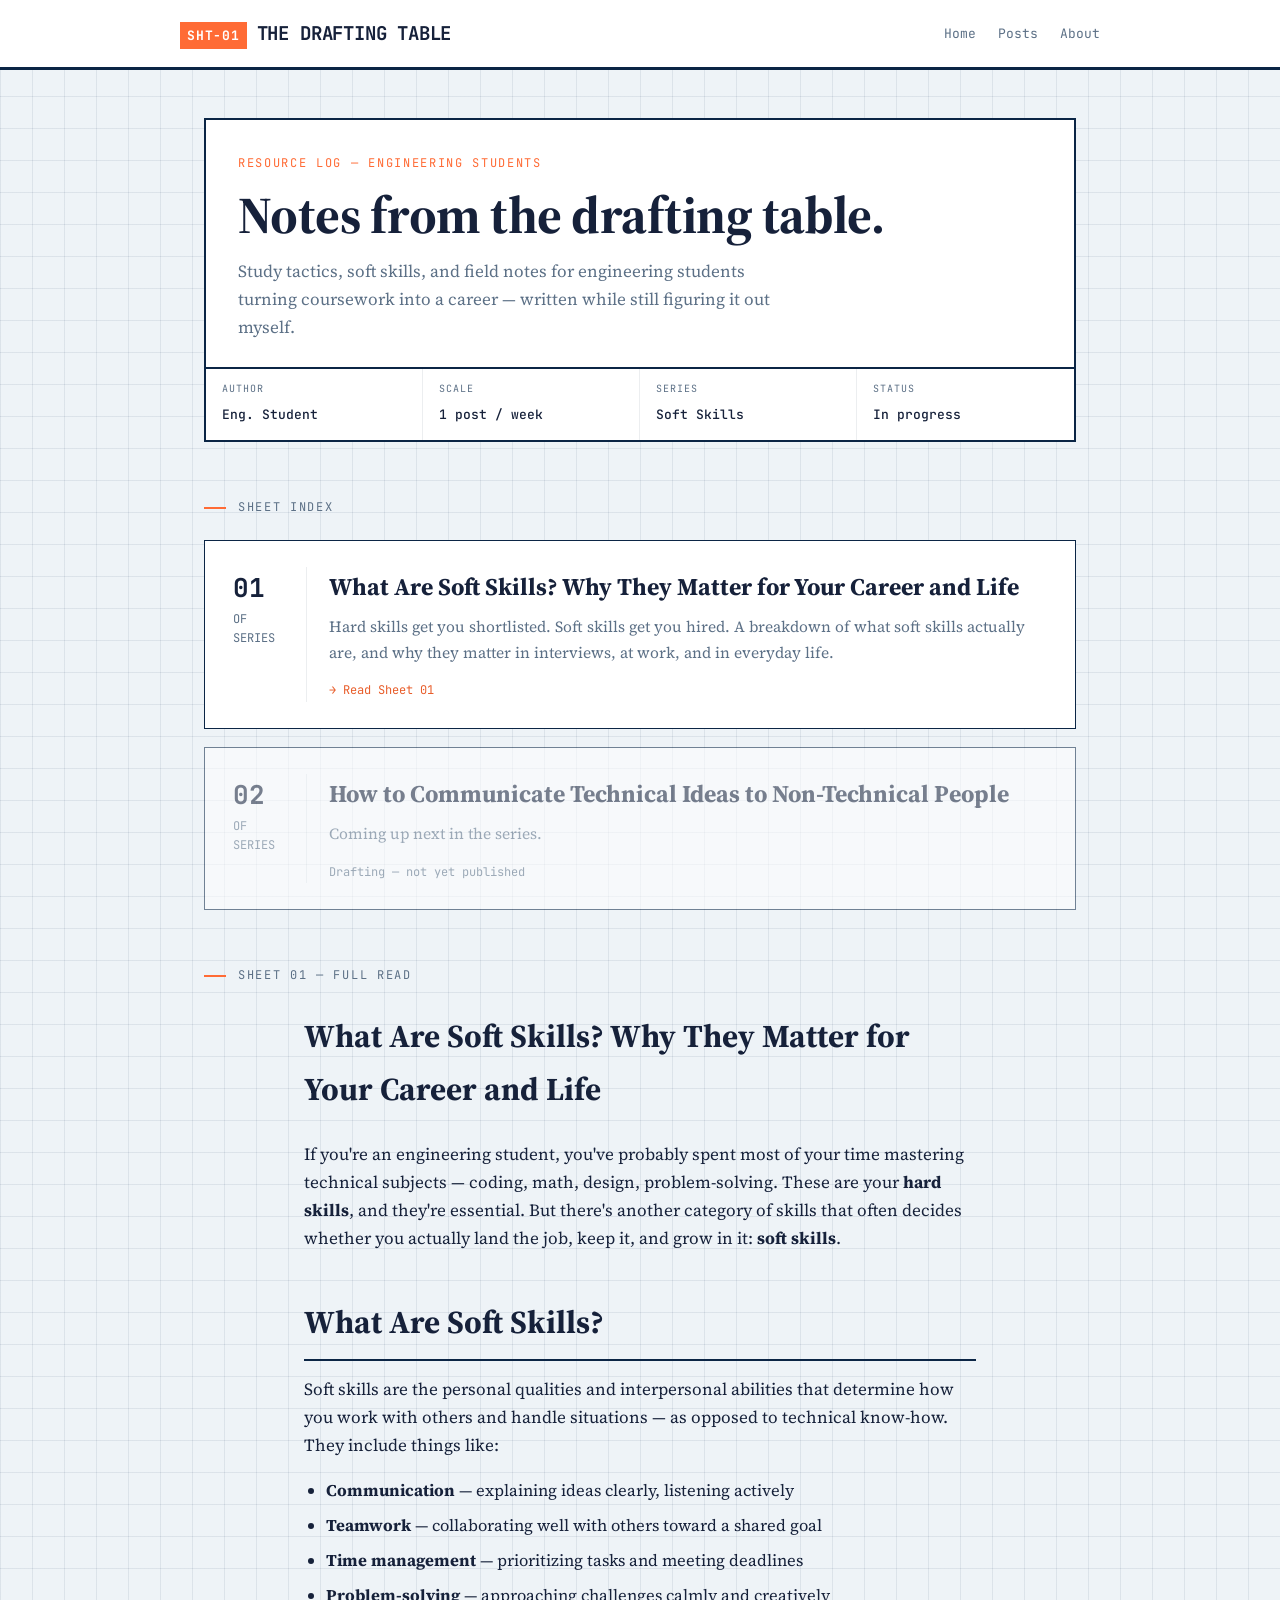
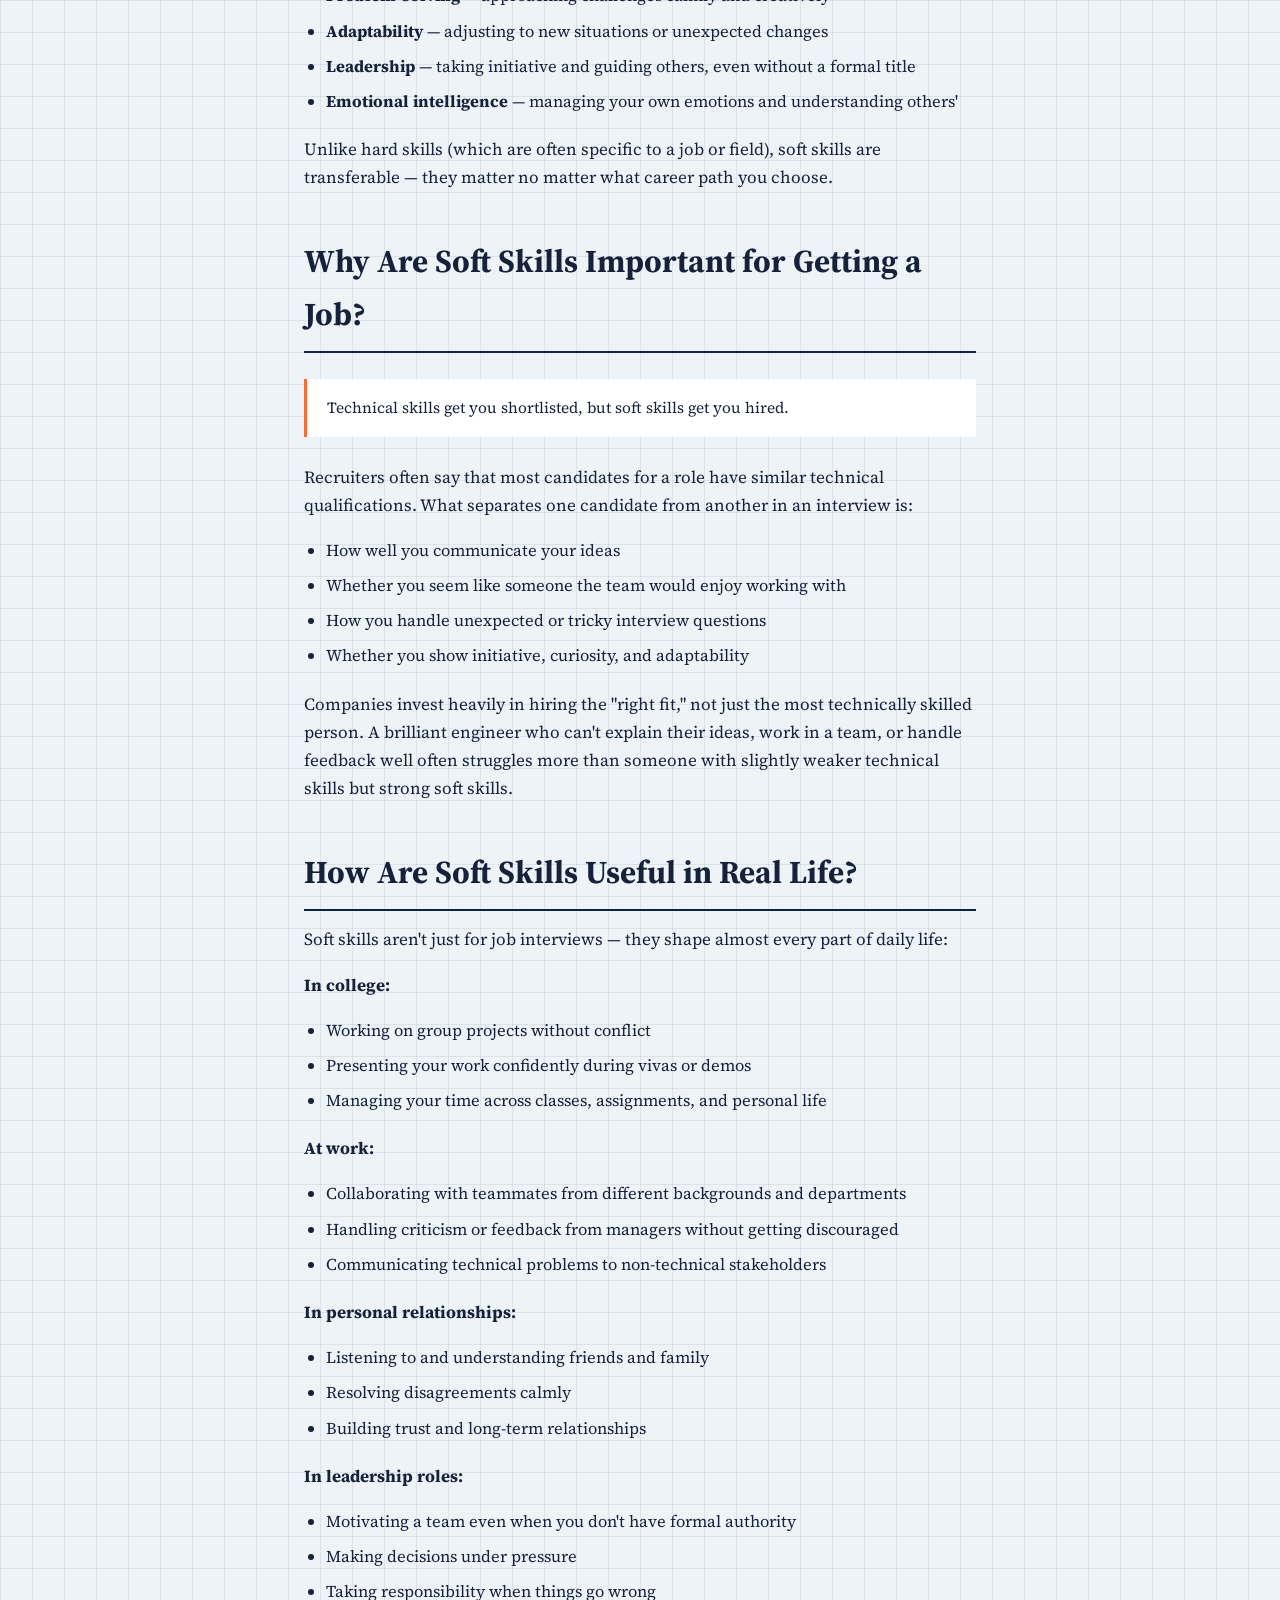
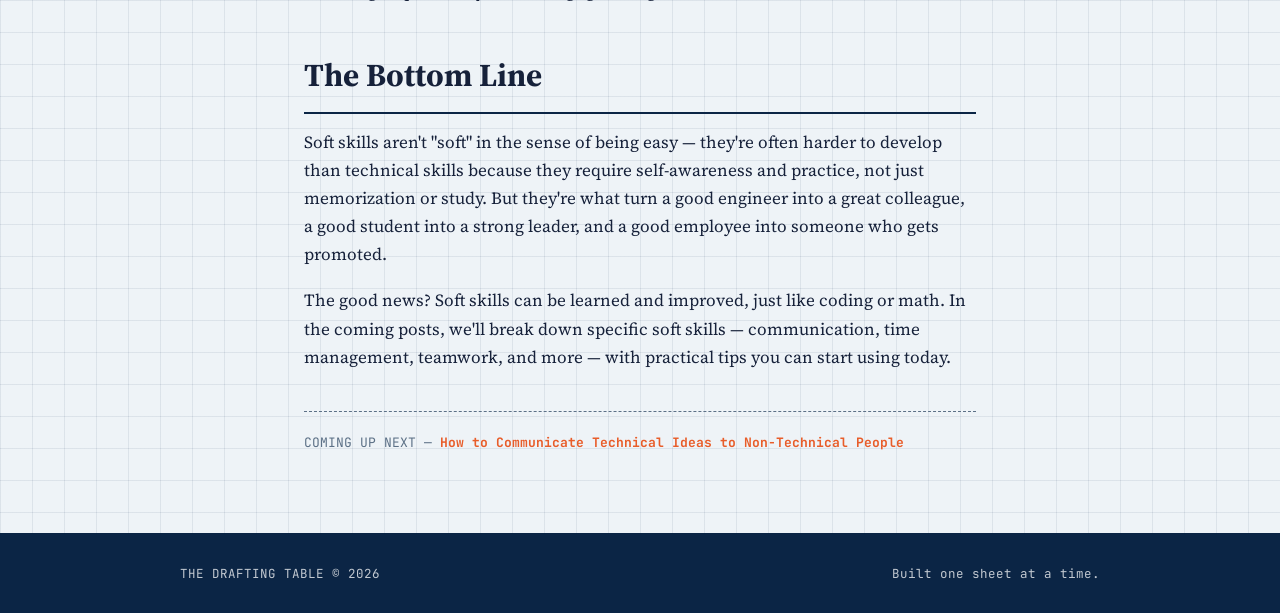
==== index.html @ 59a4d63f "Add blog homepage" ====
<!DOCTYPE html>
<html lang="en">
<head>
<meta charset="UTF-8">
<meta name="viewport" content="width=device-width, initial-scale=1.0">
<title>The Drafting Table — Engineering Student Resources</title>
<style>
  @import url('https://fonts.googleapis.com/css2?family=JetBrains+Mono:wght@400;500;700&family=Source+Serif+4:opsz,wght@8..60,400;8..60,600;8..60,700&display=swap');

  :root{
    --blueprint: #0B2545;
    --blueprint-line: #2C4A6E;
    --paper: #EEF3F7;
    --paper-line: rgba(11,37,69,0.08);
    --ink: #16213A;
    --steel: #5C7086;
    --safety: #FF6B35;
    --safety-dim: #E85D2A;
    --white: #FFFFFF;
  }

  *{ box-sizing: border-box; }

  body{
    margin:0;
    background:
      linear-gradient(var(--paper-line) 1px, transparent 1px) 0 0/32px 32px,
      linear-gradient(90deg, var(--paper-line) 1px, transparent 1px) 0 0/32px 32px,
      var(--paper);
    color: var(--ink);
    font-family: 'Source Serif 4', serif;
    line-height: 1.65;
  }

  a { color: inherit; }

  .mono{ font-family:'JetBrains Mono', monospace; }

  /* ---------- HEADER ---------- */
  header{
    border-bottom: 3px solid var(--blueprint);
    background: var(--white);
    padding: 18px 24px;
    position: sticky;
    top:0;
    z-index: 20;
  }
  .header-inner{
    max-width: 920px;
    margin: 0 auto;
    display:flex;
    align-items:center;
    justify-content:space-between;
    flex-wrap: wrap;
    gap: 12px;
  }
  .brand{
    display:flex;
    align-items:baseline;
    gap: 10px;
  }
  .brand-mark{
    font-family:'JetBrains Mono', monospace;
    font-weight:700;
    font-size: 13px;
    color: var(--white);
    background: var(--safety);
    padding: 3px 7px;
    letter-spacing: 0.06em;
  }
  .brand-name{
    font-family:'JetBrains Mono', monospace;
    font-weight: 700;
    font-size: 19px;
    letter-spacing: -0.01em;
  }
  nav{
    font-family:'JetBrains Mono', monospace;
    font-size: 13px;
    display:flex;
    gap: 22px;
    color: var(--steel);
  }
  nav a{ text-decoration:none; border-bottom: 1px solid transparent; }
  nav a:hover{ color: var(--ink); border-bottom-color: var(--safety); }

  /* ---------- HERO / TITLE BLOCK ---------- */
  .titleblock-wrap{
    max-width: 920px;
    margin: 48px auto 40px;
    padding: 0 24px;
  }
  .titleblock{
    border: 2px solid var(--blueprint);
    background: var(--white);
  }
  .tb-top{
    padding: 34px 32px 26px;
  }
  .tb-eyebrow{
    font-family:'JetBrains Mono', monospace;
    font-size: 12px;
    letter-spacing: 0.14em;
    color: var(--safety);
    text-transform: uppercase;
    margin-bottom: 14px;
  }
  h1.tb-title{
    font-family:'Source Serif 4', serif;
    font-weight: 700;
    font-size: clamp(32px, 5vw, 52px);
    line-height: 1.05;
    margin: 0 0 14px;
    letter-spacing: -0.01em;
  }
  .tb-sub{
    color: var(--steel);
    font-size: 17px;
    max-width: 60ch;
    margin: 0;
  }
  .tb-meta-strip{
    display:grid;
    grid-template-columns: repeat(4, 1fr);
    border-top: 2px solid var(--blueprint);
  }
  .tb-meta-cell{
    padding: 12px 16px;
    border-right: 1px solid var(--paper-line);
    font-family:'JetBrains Mono', monospace;
  }
  .tb-meta-cell:last-child{ border-right:none; }
  .tb-meta-label{
    font-size: 10px;
    letter-spacing: 0.1em;
    color: var(--steel);
    text-transform: uppercase;
    display:block;
    margin-bottom: 4px;
  }
  .tb-meta-value{ font-size: 13px; font-weight: 500; }

  /* ---------- SECTION LABEL ---------- */
  .section-label{
    max-width: 920px;
    margin: 0 auto;
    padding: 0 24px;
    display:flex;
    align-items:center;
    gap: 12px;
    margin-top: 56px;
    margin-bottom: 22px;
  }
  .section-label .tick{
    width: 22px; height: 2px; background: var(--safety);
  }
  .section-label span{
    font-family:'JetBrains Mono', monospace;
    font-size: 12px;
    letter-spacing: 0.14em;
    text-transform: uppercase;
    color: var(--steel);
  }

  /* ---------- POST CARD (index listing) ---------- */
  .postcard{
    max-width: 920px;
    margin: 0 auto 18px;
    padding: 0 24px;
  }
  .postcard-inner{
    border: 1.5px solid var(--blueprint);
    background: var(--white);
    padding: 26px 28px;
    display:grid;
    grid-template-columns: 74px 1fr;
    gap: 22px;
    transition: box-shadow .18s ease, transform .18s ease;
  }
  .postcard-inner:hover{
    box-shadow: 6px 6px 0 var(--safety);
    transform: translate(-2px,-2px);
  }
  .sheet-no{
    font-family:'JetBrains Mono', monospace;
    font-size: 12px;
    color: var(--steel);
    border-right: 1px solid var(--paper-line);
    padding-right: 14px;
  }
  .sheet-no b{ display:block; font-size: 26px; color: var(--ink); }
  .postcard h3{
    margin: 0 0 8px;
    font-size: 24px;
  }
  .postcard p{
    margin: 0 0 10px;
    color: var(--steel);
    font-size: 15.5px;
  }
  .read-tag{
    font-family:'JetBrains Mono', monospace;
    font-size: 12px;
    color: var(--safety-dim);
  }
  .postcard-inner.disabled{
    opacity: 0.55;
  }
  .postcard-inner.disabled:hover{
    box-shadow:none; transform:none;
  }

  /* ---------- ARTICLE ---------- */
  article{
    max-width: 720px;
    margin: 24px auto 80px;
    padding: 0 24px;
  }
  article h2{
    font-size: clamp(24px, 4vw, 32px);
    margin-top: 44px;
    margin-bottom: 14px;
    padding-bottom: 10px;
    border-bottom: 2px solid var(--blueprint);
  }
  article h2:first-of-type{ margin-top: 8px; }
  article p{ font-size: 17px; margin: 0 0 18px; }
  article ul{ margin: 0 0 20px; padding-left: 22px; }
  article li{ margin-bottom: 8px; font-size: 16.5px; }
  article strong{ color: var(--ink); }
  article hr{
    border:none;
    border-top: 1px dashed var(--steel);
    margin: 40px 0 20px;
  }
  .next-up{
    font-family:'JetBrains Mono', monospace;
    font-size: 13px;
    color: var(--steel);
  }
  .next-up b{ color: var(--safety-dim); }

  .callout{
    border-left: 3px solid var(--safety);
    background: var(--white);
    padding: 16px 20px;
    margin: 26px 0;
    font-size: 15.5px;
  }

  /* ---------- FOOTER ---------- */
  footer{
    border-top: 3px solid var(--blueprint);
    background: var(--blueprint);
    color: rgba(255,255,255,0.75);
    padding: 28px 24px;
    font-family:'JetBrains Mono', monospace;
    font-size: 12.5px;
  }
  .footer-inner{
    max-width: 920px;
    margin: 0 auto;
    display:flex;
    justify-content: space-between;
    flex-wrap: wrap;
    gap: 10px;
  }

  @media (max-width: 600px){
    .tb-meta-strip{ grid-template-columns: repeat(2, 1fr); }
    .postcard-inner{ grid-template-columns: 1fr; }
    .sheet-no{ border-right:none; border-bottom:1px solid var(--paper-line); padding-right:0; padding-bottom:8px; display:flex; align-items:center; gap:8px; }
    .sheet-no b{ display:inline; font-size:18px; }
  }
</style>
</head>
<body>

<header>
  <div class="header-inner">
    <div class="brand">
      <span class="brand-mark">SHT-01</span>
      <span class="brand-name">THE DRAFTING TABLE</span>
    </div>
    <nav>
      <a href="#top">Home</a>
      <a href="#post-01">Posts</a>
      <a href="#about">About</a>
    </nav>
  </div>
</header>

<div id="top" class="titleblock-wrap">
  <div class="titleblock">
    <div class="tb-top">
      <div class="tb-eyebrow">Resource Log — Engineering Students</div>
      <h1 class="tb-title">Notes from the drafting table.</h1>
      <p class="tb-sub">Study tactics, soft skills, and field notes for engineering students turning coursework into a career — written while still figuring it out myself.</p>
    </div>
    <div class="tb-meta-strip">
      <div class="tb-meta-cell">
        <span class="tb-meta-label">Author</span>
        <span class="tb-meta-value">Eng. Student</span>
      </div>
      <div class="tb-meta-cell">
        <span class="tb-meta-label">Scale</span>
        <span class="tb-meta-value">1 post / week</span>
      </div>
      <div class="tb-meta-cell">
        <span class="tb-meta-label">Series</span>
        <span class="tb-meta-value">Soft Skills</span>
      </div>
      <div class="tb-meta-cell">
        <span class="tb-meta-label">Status</span>
        <span class="tb-meta-value">In progress</span>
      </div>
    </div>
  </div>
</div>

<div class="section-label"><div class="tick"></div><span>Sheet Index</span></div>

<div class="postcard">
  <a href="#post-01" style="text-decoration:none;">
    <div class="postcard-inner">
      <div class="sheet-no"><b>01</b>OF SERIES</div>
      <div>
        <h3>What Are Soft Skills? Why They Matter for Your Career and Life</h3>
        <p>Hard skills get you shortlisted. Soft skills get you hired. A breakdown of what soft skills actually are, and why they matter in interviews, at work, and in everyday life.</p>
        <span class="read-tag">→ Read Sheet 01</span>
      </div>
    </div>
  </a>
</div>

<div class="postcard">
  <div class="postcard-inner disabled">
    <div class="sheet-no"><b>02</b>OF SERIES</div>
    <div>
      <h3>How to Communicate Technical Ideas to Non-Technical People</h3>
      <p>Coming up next in the series.</p>
      <span class="read-tag mono" style="color:var(--steel);">Drafting — not yet published</span>
    </div>
  </div>
</div>

<div class="section-label" id="post-01"><div class="tick"></div><span>Sheet 01 — Full Read</span></div>

<article>
  <h2 style="border:none; margin-top:0;">What Are Soft Skills? Why They Matter for Your Career and Life</h2>

  <p>If you're an engineering student, you've probably spent most of your time mastering technical subjects — coding, math, design, problem-solving. These are your <strong>hard skills</strong>, and they're essential. But there's another category of skills that often decides whether you actually land the job, keep it, and grow in it: <strong>soft skills</strong>.</p>

  <h2>What Are Soft Skills?</h2>
  <p>Soft skills are the personal qualities and interpersonal abilities that determine how you work with others and handle situations — as opposed to technical know-how. They include things like:</p>
  <ul>
    <li><strong>Communication</strong> — explaining ideas clearly, listening actively</li>
    <li><strong>Teamwork</strong> — collaborating well with others toward a shared goal</li>
    <li><strong>Time management</strong> — prioritizing tasks and meeting deadlines</li>
    <li><strong>Problem-solving</strong> — approaching challenges calmly and creatively</li>
    <li><strong>Adaptability</strong> — adjusting to new situations or unexpected changes</li>
    <li><strong>Leadership</strong> — taking initiative and guiding others, even without a formal title</li>
    <li><strong>Emotional intelligence</strong> — managing your own emotions and understanding others'</li>
  </ul>
  <p>Unlike hard skills (which are often specific to a job or field), soft skills are transferable — they matter no matter what career path you choose.</p>

  <h2>Why Are Soft Skills Important for Getting a Job?</h2>
  <div class="callout">Technical skills get you shortlisted, but soft skills get you hired.</div>
  <p>Recruiters often say that most candidates for a role have similar technical qualifications. What separates one candidate from another in an interview is:</p>
  <ul>
    <li>How well you communicate your ideas</li>
    <li>Whether you seem like someone the team would enjoy working with</li>
    <li>How you handle unexpected or tricky interview questions</li>
    <li>Whether you show initiative, curiosity, and adaptability</li>
  </ul>
  <p>Companies invest heavily in hiring the "right fit," not just the most technically skilled person. A brilliant engineer who can't explain their ideas, work in a team, or handle feedback well often struggles more than someone with slightly weaker technical skills but strong soft skills.</p>

  <h2>How Are Soft Skills Useful in Real Life?</h2>
  <p>Soft skills aren't just for job interviews — they shape almost every part of daily life:</p>

  <p><strong>In college:</strong></p>
  <ul>
    <li>Working on group projects without conflict</li>
    <li>Presenting your work confidently during vivas or demos</li>
    <li>Managing your time across classes, assignments, and personal life</li>
  </ul>

  <p><strong>At work:</strong></p>
  <ul>
    <li>Collaborating with teammates from different backgrounds and departments</li>
    <li>Handling criticism or feedback from managers without getting discouraged</li>
    <li>Communicating technical problems to non-technical stakeholders</li>
  </ul>

  <p><strong>In personal relationships:</strong></p>
  <ul>
    <li>Listening to and understanding friends and family</li>
    <li>Resolving disagreements calmly</li>
    <li>Building trust and long-term relationships</li>
  </ul>

  <p><strong>In leadership roles:</strong></p>
  <ul>
    <li>Motivating a team even when you don't have formal authority</li>
    <li>Making decisions under pressure</li>
    <li>Taking responsibility when things go wrong</li>
  </ul>

  <h2>The Bottom Line</h2>
  <p>Soft skills aren't "soft" in the sense of being easy — they're often harder to develop than technical skills because they require self-awareness and practice, not just memorization or study. But they're what turn a good engineer into a great colleague, a good student into a strong leader, and a good employee into someone who gets promoted.</p>
  <p>The good news? Soft skills can be learned and improved, just like coding or math. In the coming posts, we'll break down specific soft skills — communication, time management, teamwork, and more — with practical tips you can start using today.</p>

  <hr>
  <p class="next-up">COMING UP NEXT — <b>How to Communicate Technical Ideas to Non-Technical People</b></p>
</article>

<footer id="about">
  <div class="footer-inner">
    <span>THE DRAFTING TABLE © 2026</span>
    <span>Built one sheet at a time.</span>
  </div>
</footer>

</body>
</html>
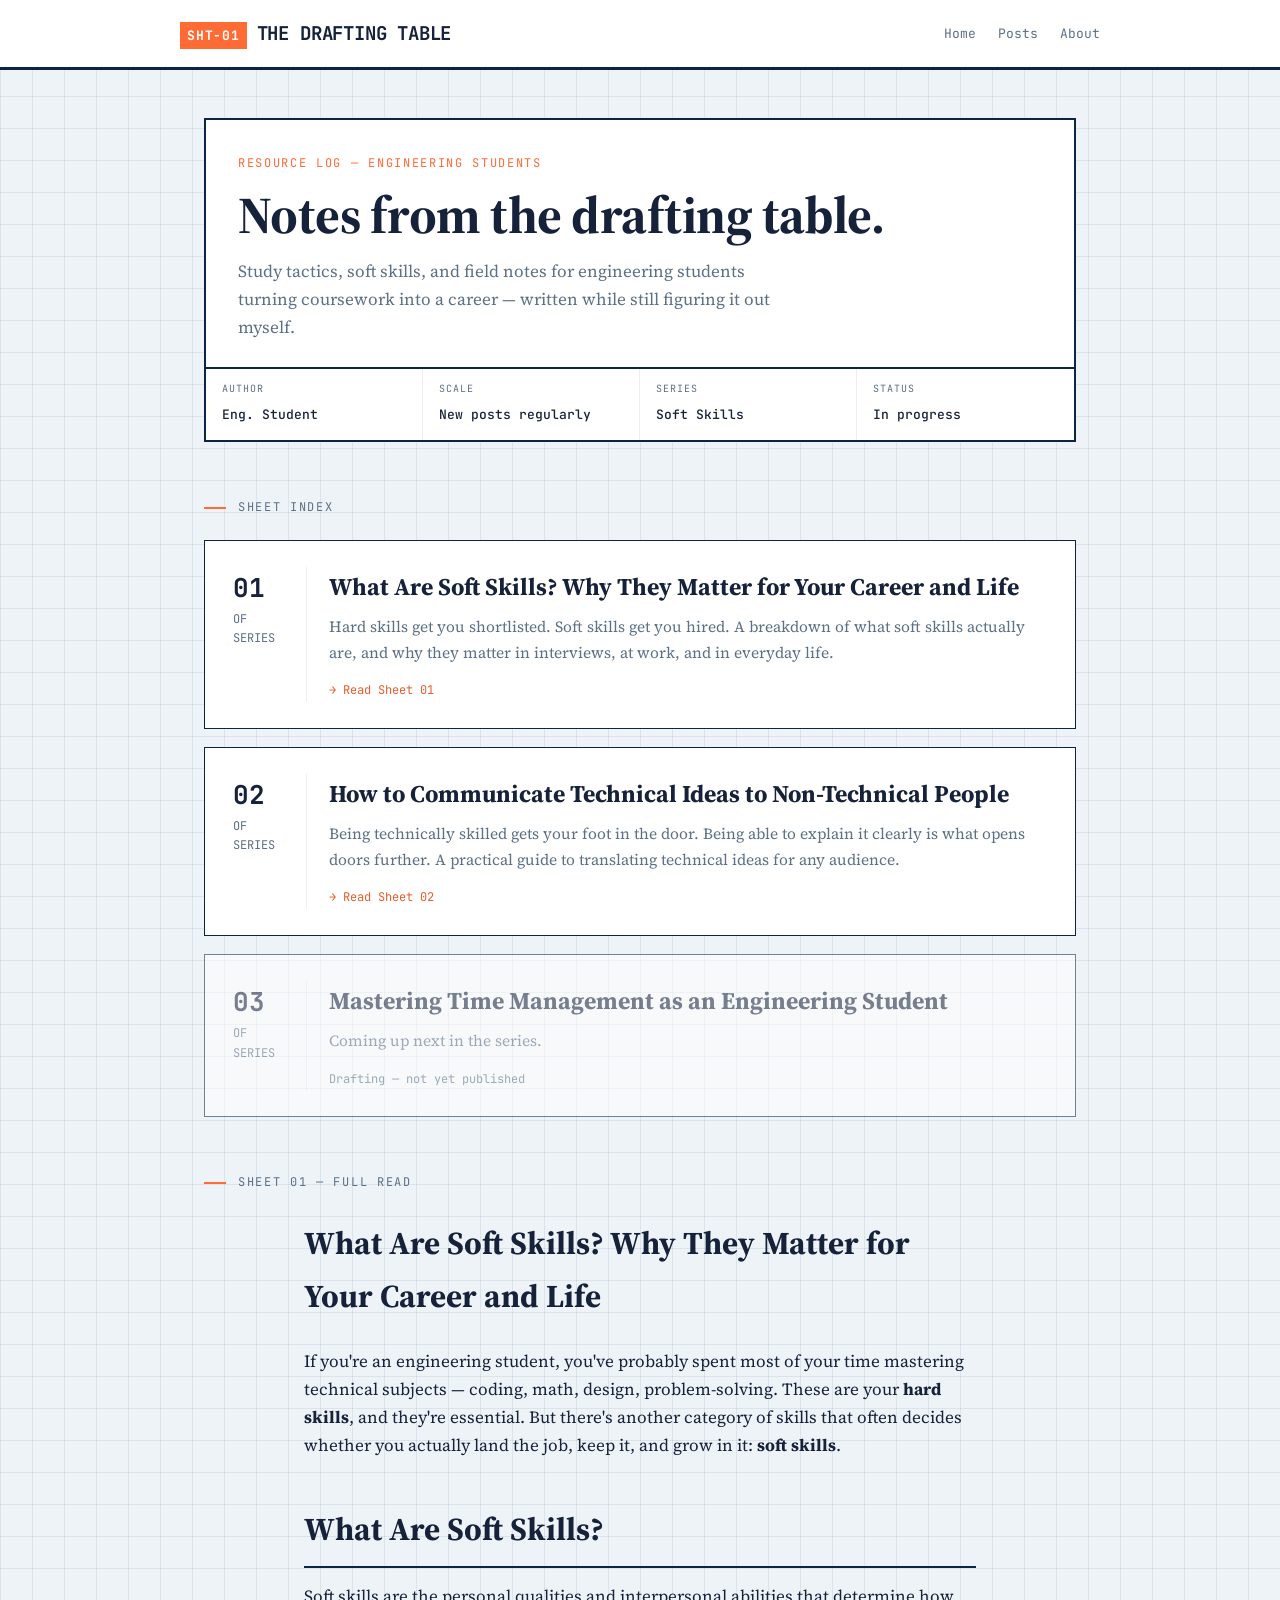
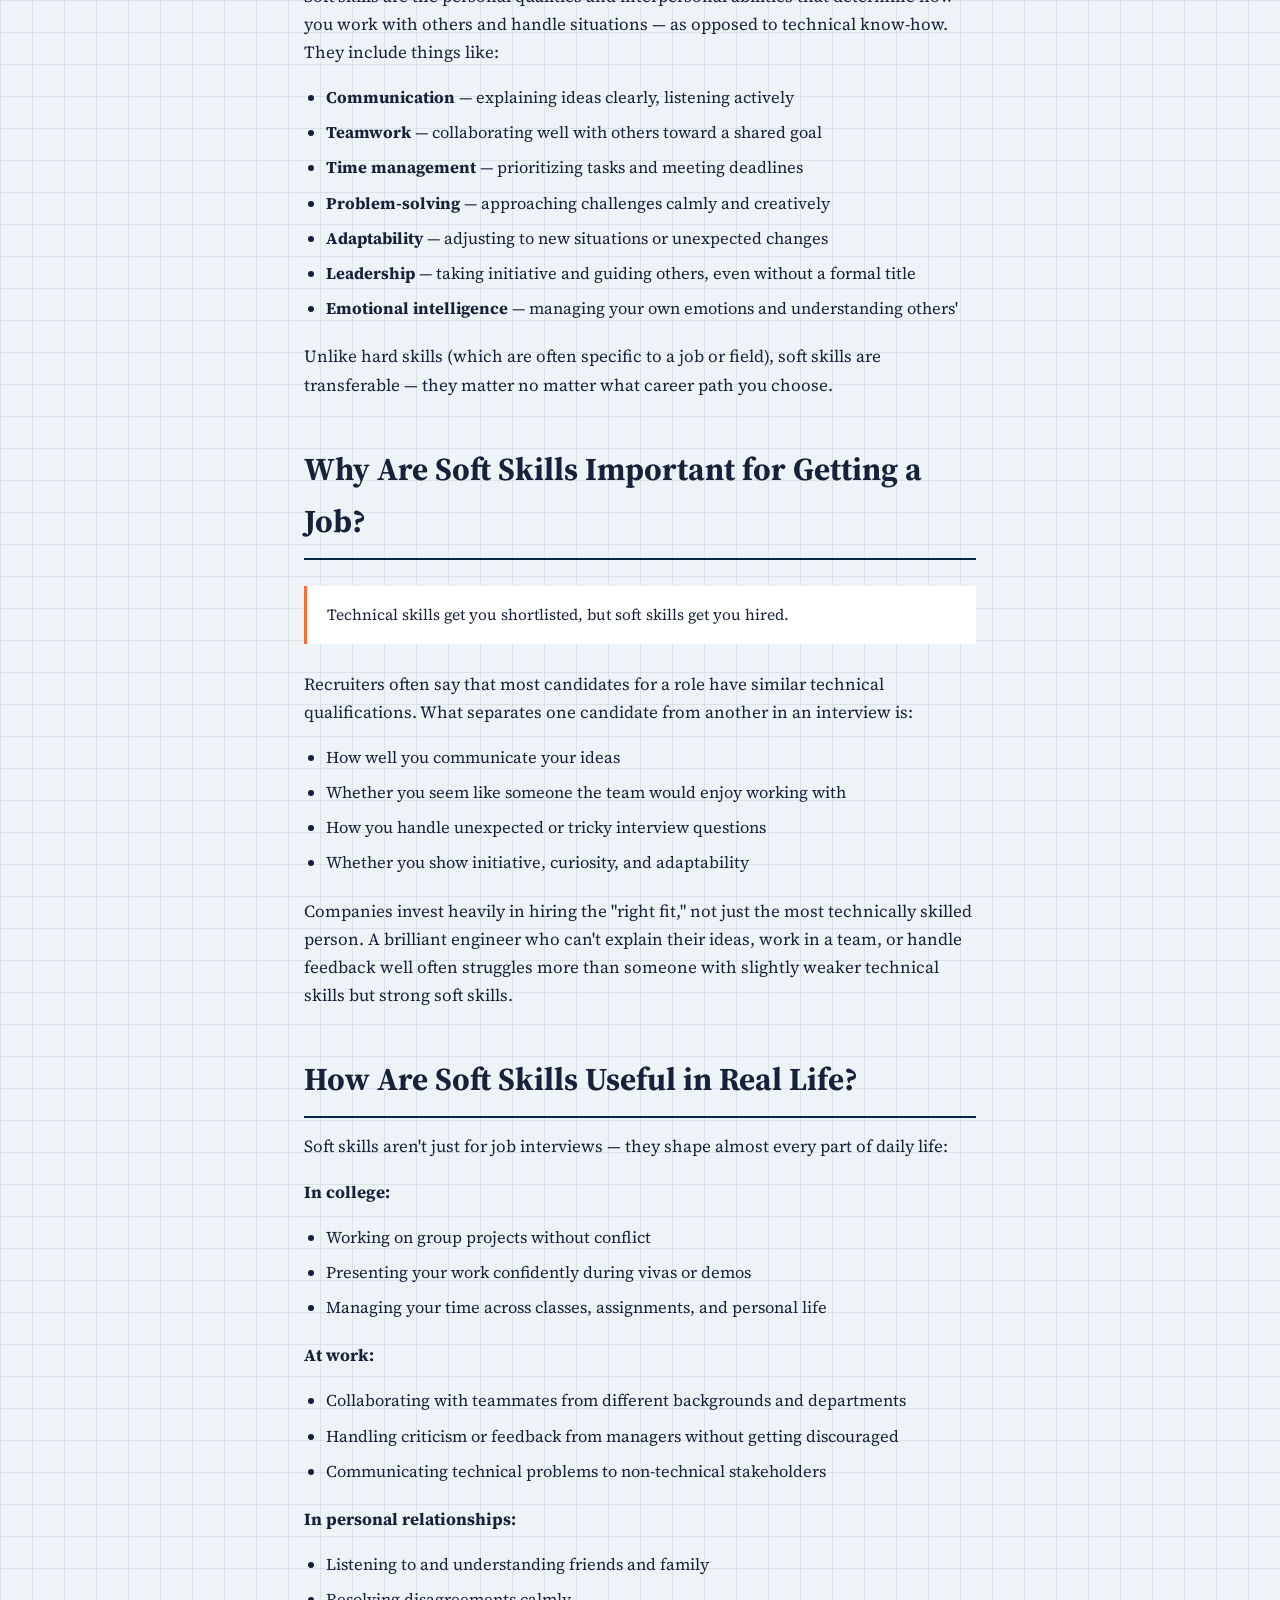
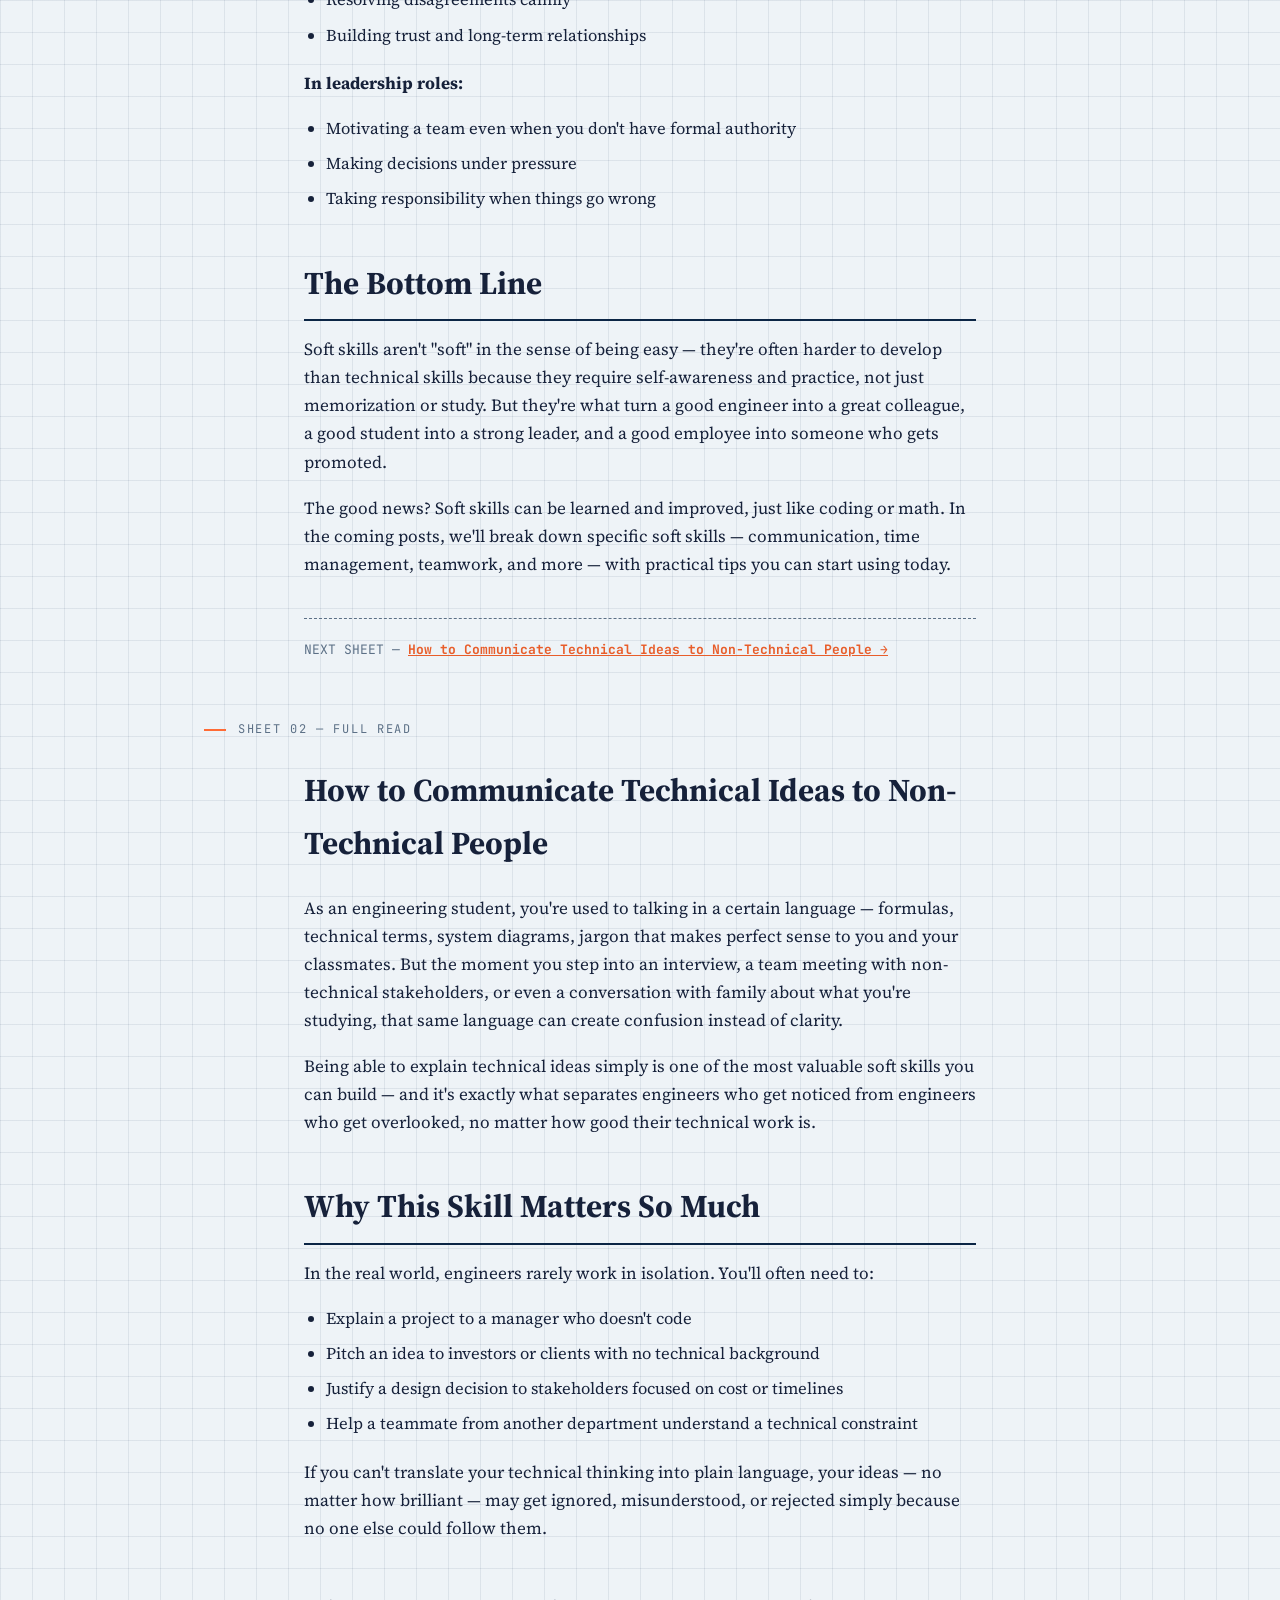
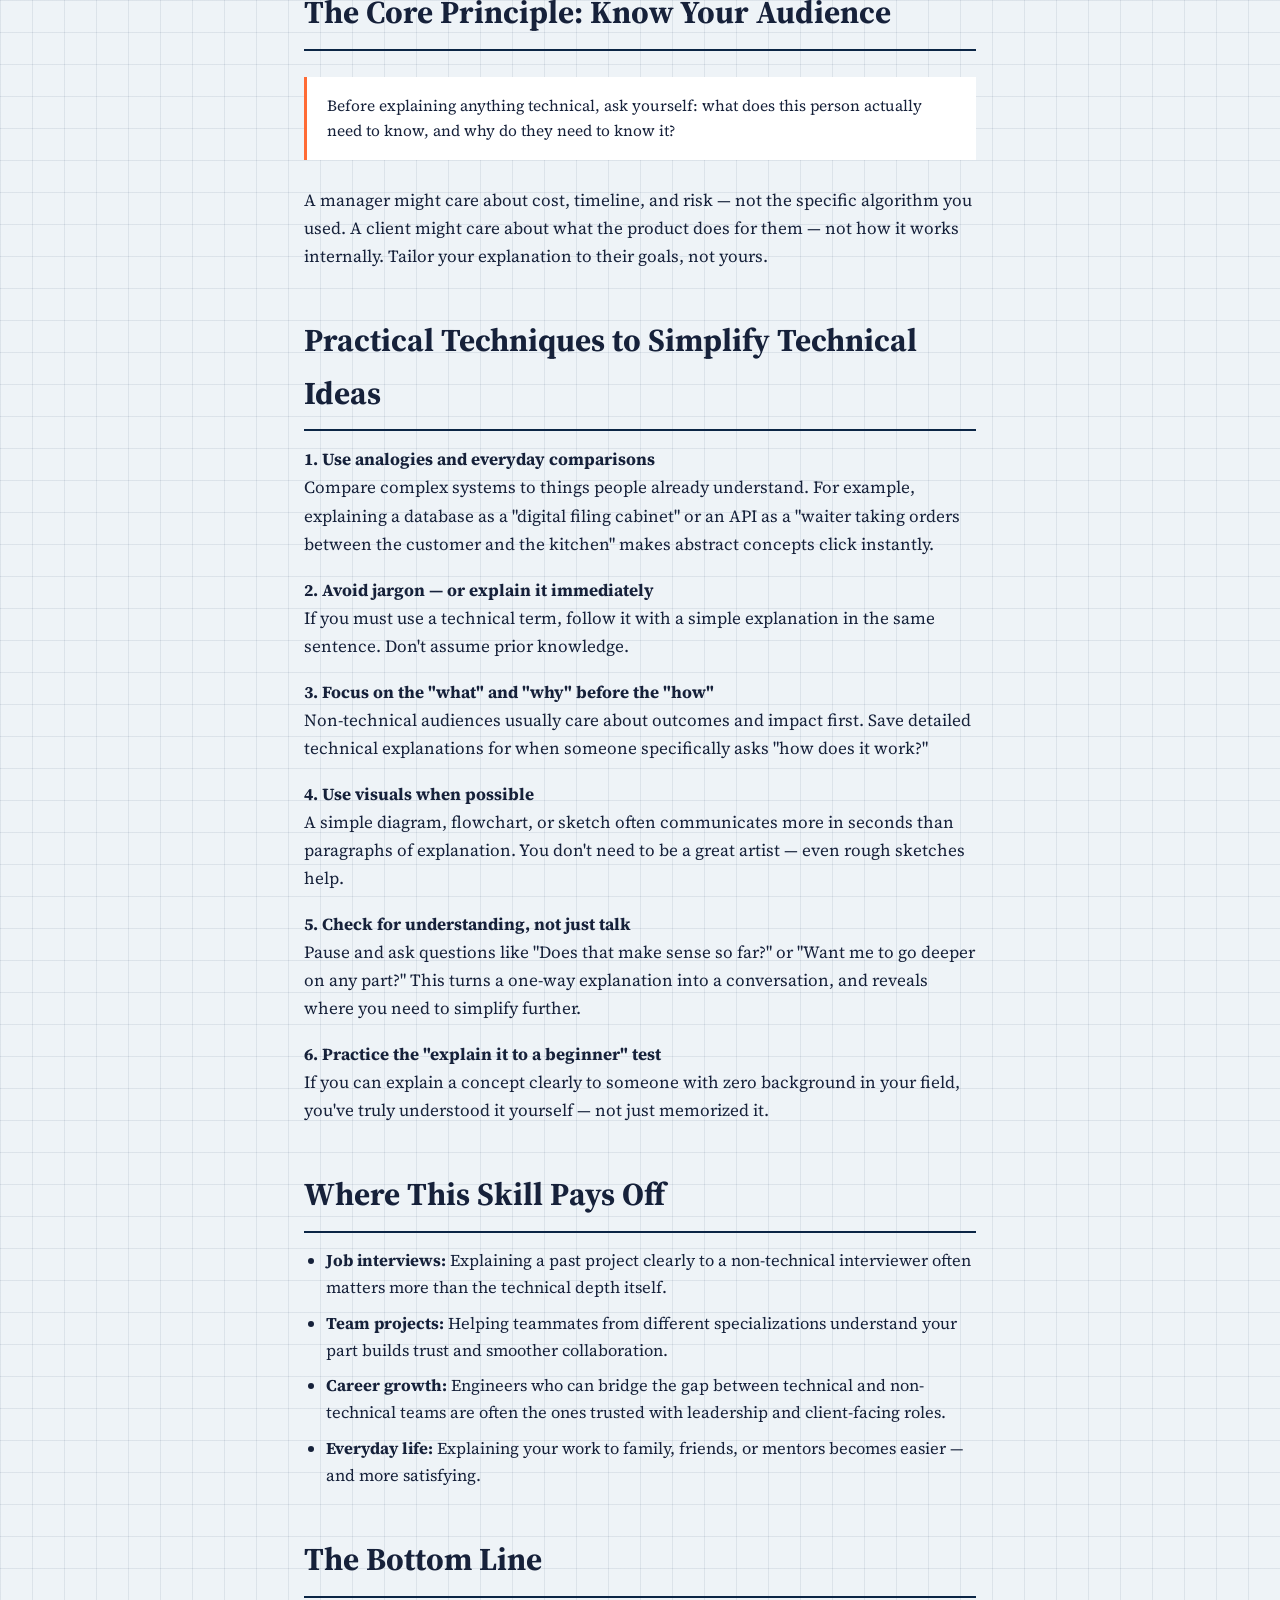
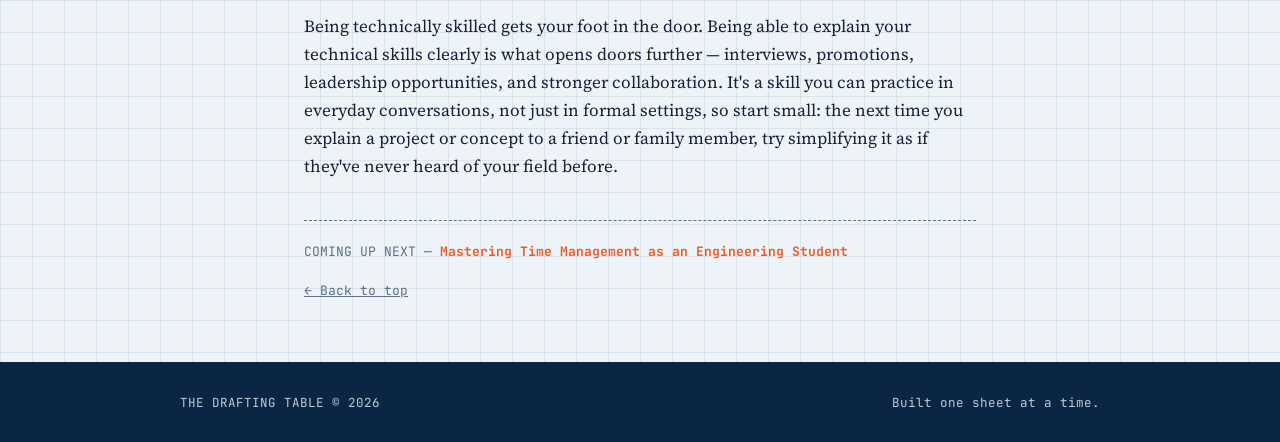
==== commit 5578e327: "Add post 2 to site" ====
--- a/index.html
+++ b/index.html
@@ -9,7 +9,6 @@
 
   :root{
     --blueprint: #0B2545;
-    --blueprint-line: #2C4A6E;
     --paper: #EEF3F7;
     --paper-line: rgba(11,37,69,0.08);
     --ink: #16213A;
@@ -18,9 +17,7 @@
     --safety-dim: #E85D2A;
     --white: #FFFFFF;
   }
-
   *{ box-sizing: border-box; }
-
   body{
     margin:0;
     background:
@@ -31,12 +28,7 @@
     font-family: 'Source Serif 4', serif;
     line-height: 1.65;
   }
-
   a { color: inherit; }
-
-  .mono{ font-family:'JetBrains Mono', monospace; }
-
-  /* ---------- HEADER ---------- */
   header{
     border-bottom: 3px solid var(--blueprint);
     background: var(--white);
@@ -46,225 +38,61 @@
     z-index: 20;
   }
   .header-inner{
-    max-width: 920px;
-    margin: 0 auto;
-    display:flex;
-    align-items:center;
-    justify-content:space-between;
-    flex-wrap: wrap;
-    gap: 12px;
-  }
-  .brand{
-    display:flex;
-    align-items:baseline;
-    gap: 10px;
-  }
+    max-width: 920px; margin: 0 auto;
+    display:flex; align-items:center; justify-content:space-between;
+    flex-wrap: wrap; gap: 12px;
+  }
+  .brand{ display:flex; align-items:baseline; gap: 10px; }
   .brand-mark{
-    font-family:'JetBrains Mono', monospace;
-    font-weight:700;
-    font-size: 13px;
-    color: var(--white);
-    background: var(--safety);
-    padding: 3px 7px;
-    letter-spacing: 0.06em;
-  }
-  .brand-name{
-    font-family:'JetBrains Mono', monospace;
-    font-weight: 700;
-    font-size: 19px;
-    letter-spacing: -0.01em;
-  }
-  nav{
-    font-family:'JetBrains Mono', monospace;
-    font-size: 13px;
-    display:flex;
-    gap: 22px;
-    color: var(--steel);
-  }
+    font-family:'JetBrains Mono', monospace; font-weight:700; font-size: 13px;
+    color: var(--white); background: var(--safety); padding: 3px 7px; letter-spacing: 0.06em;
+  }
+  .brand-name{ font-family:'JetBrains Mono', monospace; font-weight: 700; font-size: 19px; letter-spacing: -0.01em; }
+  nav{ font-family:'JetBrains Mono', monospace; font-size: 13px; display:flex; gap: 22px; color: var(--steel); }
   nav a{ text-decoration:none; border-bottom: 1px solid transparent; }
   nav a:hover{ color: var(--ink); border-bottom-color: var(--safety); }
 
-  /* ---------- HERO / TITLE BLOCK ---------- */
-  .titleblock-wrap{
-    max-width: 920px;
-    margin: 48px auto 40px;
-    padding: 0 24px;
-  }
-  .titleblock{
-    border: 2px solid var(--blueprint);
-    background: var(--white);
-  }
-  .tb-top{
-    padding: 34px 32px 26px;
-  }
-  .tb-eyebrow{
-    font-family:'JetBrains Mono', monospace;
-    font-size: 12px;
-    letter-spacing: 0.14em;
-    color: var(--safety);
-    text-transform: uppercase;
-    margin-bottom: 14px;
-  }
-  h1.tb-title{
-    font-family:'Source Serif 4', serif;
-    font-weight: 700;
-    font-size: clamp(32px, 5vw, 52px);
-    line-height: 1.05;
-    margin: 0 0 14px;
-    letter-spacing: -0.01em;
-  }
-  .tb-sub{
-    color: var(--steel);
-    font-size: 17px;
-    max-width: 60ch;
-    margin: 0;
-  }
-  .tb-meta-strip{
-    display:grid;
-    grid-template-columns: repeat(4, 1fr);
-    border-top: 2px solid var(--blueprint);
-  }
-  .tb-meta-cell{
-    padding: 12px 16px;
-    border-right: 1px solid var(--paper-line);
-    font-family:'JetBrains Mono', monospace;
-  }
+  .titleblock-wrap{ max-width: 920px; margin: 48px auto 40px; padding: 0 24px; }
+  .titleblock{ border: 2px solid var(--blueprint); background: var(--white); }
+  .tb-top{ padding: 34px 32px 26px; }
+  .tb-eyebrow{ font-family:'JetBrains Mono', monospace; font-size: 12px; letter-spacing: 0.14em; color: var(--safety); text-transform: uppercase; margin-bottom: 14px; }
+  h1.tb-title{ font-family:'Source Serif 4', serif; font-weight: 700; font-size: clamp(32px, 5vw, 52px); line-height: 1.05; margin: 0 0 14px; letter-spacing: -0.01em; }
+  .tb-sub{ color: var(--steel); font-size: 17px; max-width: 60ch; margin: 0; }
+  .tb-meta-strip{ display:grid; grid-template-columns: repeat(4, 1fr); border-top: 2px solid var(--blueprint); }
+  .tb-meta-cell{ padding: 12px 16px; border-right: 1px solid var(--paper-line); font-family:'JetBrains Mono', monospace; }
   .tb-meta-cell:last-child{ border-right:none; }
-  .tb-meta-label{
-    font-size: 10px;
-    letter-spacing: 0.1em;
-    color: var(--steel);
-    text-transform: uppercase;
-    display:block;
-    margin-bottom: 4px;
-  }
+  .tb-meta-label{ font-size: 10px; letter-spacing: 0.1em; color: var(--steel); text-transform: uppercase; display:block; margin-bottom: 4px; }
   .tb-meta-value{ font-size: 13px; font-weight: 500; }
 
-  /* ---------- SECTION LABEL ---------- */
-  .section-label{
-    max-width: 920px;
-    margin: 0 auto;
-    padding: 0 24px;
-    display:flex;
-    align-items:center;
-    gap: 12px;
-    margin-top: 56px;
-    margin-bottom: 22px;
-  }
-  .section-label .tick{
-    width: 22px; height: 2px; background: var(--safety);
-  }
-  .section-label span{
-    font-family:'JetBrains Mono', monospace;
-    font-size: 12px;
-    letter-spacing: 0.14em;
-    text-transform: uppercase;
-    color: var(--steel);
-  }
-
-  /* ---------- POST CARD (index listing) ---------- */
-  .postcard{
-    max-width: 920px;
-    margin: 0 auto 18px;
-    padding: 0 24px;
-  }
-  .postcard-inner{
-    border: 1.5px solid var(--blueprint);
-    background: var(--white);
-    padding: 26px 28px;
-    display:grid;
-    grid-template-columns: 74px 1fr;
-    gap: 22px;
-    transition: box-shadow .18s ease, transform .18s ease;
-  }
-  .postcard-inner:hover{
-    box-shadow: 6px 6px 0 var(--safety);
-    transform: translate(-2px,-2px);
-  }
-  .sheet-no{
-    font-family:'JetBrains Mono', monospace;
-    font-size: 12px;
-    color: var(--steel);
-    border-right: 1px solid var(--paper-line);
-    padding-right: 14px;
-  }
+  .section-label{ max-width: 920px; margin: 0 auto; padding: 0 24px; display:flex; align-items:center; gap: 12px; margin-top: 56px; margin-bottom: 22px; }
+  .section-label .tick{ width: 22px; height: 2px; background: var(--safety); }
+  .section-label span{ font-family:'JetBrains Mono', monospace; font-size: 12px; letter-spacing: 0.14em; text-transform: uppercase; color: var(--steel); }
+
+  .postcard{ max-width: 920px; margin: 0 auto 18px; padding: 0 24px; }
+  .postcard-inner{ border: 1.5px solid var(--blueprint); background: var(--white); padding: 26px 28px; display:grid; grid-template-columns: 74px 1fr; gap: 22px; transition: box-shadow .18s ease, transform .18s ease; }
+  .postcard-inner:hover{ box-shadow: 6px 6px 0 var(--safety); transform: translate(-2px,-2px); }
+  .sheet-no{ font-family:'JetBrains Mono', monospace; font-size: 12px; color: var(--steel); border-right: 1px solid var(--paper-line); padding-right: 14px; }
   .sheet-no b{ display:block; font-size: 26px; color: var(--ink); }
-  .postcard h3{
-    margin: 0 0 8px;
-    font-size: 24px;
-  }
-  .postcard p{
-    margin: 0 0 10px;
-    color: var(--steel);
-    font-size: 15.5px;
-  }
-  .read-tag{
-    font-family:'JetBrains Mono', monospace;
-    font-size: 12px;
-    color: var(--safety-dim);
-  }
-  .postcard-inner.disabled{
-    opacity: 0.55;
-  }
-  .postcard-inner.disabled:hover{
-    box-shadow:none; transform:none;
-  }
-
-  /* ---------- ARTICLE ---------- */
-  article{
-    max-width: 720px;
-    margin: 24px auto 80px;
-    padding: 0 24px;
-  }
-  article h2{
-    font-size: clamp(24px, 4vw, 32px);
-    margin-top: 44px;
-    margin-bottom: 14px;
-    padding-bottom: 10px;
-    border-bottom: 2px solid var(--blueprint);
-  }
+  .postcard h3{ margin: 0 0 8px; font-size: 24px; }
+  .postcard p{ margin: 0 0 10px; color: var(--steel); font-size: 15.5px; }
+  .read-tag{ font-family:'JetBrains Mono', monospace; font-size: 12px; color: var(--safety-dim); }
+  .postcard-inner.disabled{ opacity: 0.55; }
+  .postcard-inner.disabled:hover{ box-shadow:none; transform:none; }
+
+  article{ max-width: 720px; margin: 24px auto 60px; padding: 0 24px; }
+  article h2{ font-size: clamp(24px, 4vw, 32px); margin-top: 44px; margin-bottom: 14px; padding-bottom: 10px; border-bottom: 2px solid var(--blueprint); }
   article h2:first-of-type{ margin-top: 8px; }
   article p{ font-size: 17px; margin: 0 0 18px; }
   article ul{ margin: 0 0 20px; padding-left: 22px; }
   article li{ margin-bottom: 8px; font-size: 16.5px; }
   article strong{ color: var(--ink); }
-  article hr{
-    border:none;
-    border-top: 1px dashed var(--steel);
-    margin: 40px 0 20px;
-  }
-  .next-up{
-    font-family:'JetBrains Mono', monospace;
-    font-size: 13px;
-    color: var(--steel);
-  }
+  article hr{ border:none; border-top: 1px dashed var(--steel); margin: 40px 0 20px; }
+  .next-up{ font-family:'JetBrains Mono', monospace; font-size: 13px; color: var(--steel); }
   .next-up b{ color: var(--safety-dim); }
-
-  .callout{
-    border-left: 3px solid var(--safety);
-    background: var(--white);
-    padding: 16px 20px;
-    margin: 26px 0;
-    font-size: 15.5px;
-  }
-
-  /* ---------- FOOTER ---------- */
-  footer{
-    border-top: 3px solid var(--blueprint);
-    background: var(--blueprint);
-    color: rgba(255,255,255,0.75);
-    padding: 28px 24px;
-    font-family:'JetBrains Mono', monospace;
-    font-size: 12.5px;
-  }
-  .footer-inner{
-    max-width: 920px;
-    margin: 0 auto;
-    display:flex;
-    justify-content: space-between;
-    flex-wrap: wrap;
-    gap: 10px;
-  }
+  .callout{ border-left: 3px solid var(--safety); background: var(--white); padding: 16px 20px; margin: 26px 0; font-size: 15.5px; }
+
+  footer{ border-top: 3px solid var(--blueprint); background: var(--blueprint); color: rgba(255,255,255,0.75); padding: 28px 24px; font-family:'JetBrains Mono', monospace; font-size: 12.5px; }
+  .footer-inner{ max-width: 920px; margin: 0 auto; display:flex; justify-content: space-between; flex-wrap: wrap; gap: 10px; }
 
   @media (max-width: 600px){
     .tb-meta-strip{ grid-template-columns: repeat(2, 1fr); }
@@ -284,7 +112,7 @@
     </div>
     <nav>
       <a href="#top">Home</a>
-      <a href="#post-01">Posts</a>
+      <a href="#posts">Posts</a>
       <a href="#about">About</a>
     </nav>
   </div>
@@ -298,30 +126,18 @@
       <p class="tb-sub">Study tactics, soft skills, and field notes for engineering students turning coursework into a career — written while still figuring it out myself.</p>
     </div>
     <div class="tb-meta-strip">
-      <div class="tb-meta-cell">
-        <span class="tb-meta-label">Author</span>
-        <span class="tb-meta-value">Eng. Student</span>
-      </div>
-      <div class="tb-meta-cell">
-        <span class="tb-meta-label">Scale</span>
-        <span class="tb-meta-value">1 post / week</span>
-      </div>
-      <div class="tb-meta-cell">
-        <span class="tb-meta-label">Series</span>
-        <span class="tb-meta-value">Soft Skills</span>
-      </div>
-      <div class="tb-meta-cell">
-        <span class="tb-meta-label">Status</span>
-        <span class="tb-meta-value">In progress</span>
-      </div>
+      <div class="tb-meta-cell"><span class="tb-meta-label">Author</span><span class="tb-meta-value">Eng. Student</span></div>
+      <div class="tb-meta-cell"><span class="tb-meta-label">Scale</span><span class="tb-meta-value">New posts regularly</span></div>
+      <div class="tb-meta-cell"><span class="tb-meta-label">Series</span><span class="tb-meta-value">Soft Skills</span></div>
+      <div class="tb-meta-cell"><span class="tb-meta-label">Status</span><span class="tb-meta-value">In progress</span></div>
     </div>
   </div>
 </div>
 
-<div class="section-label"><div class="tick"></div><span>Sheet Index</span></div>
+<div class="section-label" id="posts"><div class="tick"></div><span>Sheet Index</span></div>
 
 <div class="postcard">
-  <a href="#post-01" style="text-decoration:none;">
+  <a href="#sheet-01" style="text-decoration:none;">
     <div class="postcard-inner">
       <div class="sheet-no"><b>01</b>OF SERIES</div>
       <div>
@@ -334,21 +150,33 @@
 </div>
 
 <div class="postcard">
+  <a href="#sheet-02" style="text-decoration:none;">
+    <div class="postcard-inner">
+      <div class="sheet-no"><b>02</b>OF SERIES</div>
+      <div>
+        <h3>How to Communicate Technical Ideas to Non-Technical People</h3>
+        <p>Being technically skilled gets your foot in the door. Being able to explain it clearly is what opens doors further. A practical guide to translating technical ideas for any audience.</p>
+        <span class="read-tag">→ Read Sheet 02</span>
+      </div>
+    </div>
+  </a>
+</div>
+
+<div class="postcard">
   <div class="postcard-inner disabled">
-    <div class="sheet-no"><b>02</b>OF SERIES</div>
+    <div class="sheet-no"><b>03</b>OF SERIES</div>
     <div>
-      <h3>How to Communicate Technical Ideas to Non-Technical People</h3>
+      <h3>Mastering Time Management as an Engineering Student</h3>
       <p>Coming up next in the series.</p>
-      <span class="read-tag mono" style="color:var(--steel);">Drafting — not yet published</span>
+      <span class="read-tag" style="color:var(--steel);">Drafting — not yet published</span>
     </div>
   </div>
 </div>
 
-<div class="section-label" id="post-01"><div class="tick"></div><span>Sheet 01 — Full Read</span></div>
+<div class="section-label" id="sheet-01"><div class="tick"></div><span>Sheet 01 — Full Read</span></div>
 
 <article>
   <h2 style="border:none; margin-top:0;">What Are Soft Skills? Why They Matter for Your Career and Life</h2>
-
   <p>If you're an engineering student, you've probably spent most of your time mastering technical subjects — coding, math, design, problem-solving. These are your <strong>hard skills</strong>, and they're essential. But there's another category of skills that often decides whether you actually land the job, keep it, and grow in it: <strong>soft skills</strong>.</p>
 
   <h2>What Are Soft Skills?</h2>
@@ -377,28 +205,24 @@
 
   <h2>How Are Soft Skills Useful in Real Life?</h2>
   <p>Soft skills aren't just for job interviews — they shape almost every part of daily life:</p>
-
   <p><strong>In college:</strong></p>
   <ul>
     <li>Working on group projects without conflict</li>
     <li>Presenting your work confidently during vivas or demos</li>
     <li>Managing your time across classes, assignments, and personal life</li>
   </ul>
-
   <p><strong>At work:</strong></p>
   <ul>
     <li>Collaborating with teammates from different backgrounds and departments</li>
     <li>Handling criticism or feedback from managers without getting discouraged</li>
     <li>Communicating technical problems to non-technical stakeholders</li>
   </ul>
-
   <p><strong>In personal relationships:</strong></p>
   <ul>
     <li>Listening to and understanding friends and family</li>
     <li>Resolving disagreements calmly</li>
     <li>Building trust and long-term relationships</li>
   </ul>
-
   <p><strong>In leadership roles:</strong></p>
   <ul>
     <li>Motivating a team even when you don't have formal authority</li>
@@ -411,7 +235,58 @@
   <p>The good news? Soft skills can be learned and improved, just like coding or math. In the coming posts, we'll break down specific soft skills — communication, time management, teamwork, and more — with practical tips you can start using today.</p>
 
   <hr>
-  <p class="next-up">COMING UP NEXT — <b>How to Communicate Technical Ideas to Non-Technical People</b></p>
+  <p class="next-up">NEXT SHEET — <b><a href="#sheet-02">How to Communicate Technical Ideas to Non-Technical People →</a></b></p>
+</article>
+
+<div class="section-label" id="sheet-02"><div class="tick"></div><span>Sheet 02 — Full Read</span></div>
+
+<article>
+  <h2 style="border:none; margin-top:0;">How to Communicate Technical Ideas to Non-Technical People</h2>
+  <p>As an engineering student, you're used to talking in a certain language — formulas, technical terms, system diagrams, jargon that makes perfect sense to you and your classmates. But the moment you step into an interview, a team meeting with non-technical stakeholders, or even a conversation with family about what you're studying, that same language can create confusion instead of clarity.</p>
+  <p>Being able to explain technical ideas simply is one of the most valuable soft skills you can build — and it's exactly what separates engineers who get noticed from engineers who get overlooked, no matter how good their technical work is.</p>
+
+  <h2>Why This Skill Matters So Much</h2>
+  <p>In the real world, engineers rarely work in isolation. You'll often need to:</p>
+  <ul>
+    <li>Explain a project to a manager who doesn't code</li>
+    <li>Pitch an idea to investors or clients with no technical background</li>
+    <li>Justify a design decision to stakeholders focused on cost or timelines</li>
+    <li>Help a teammate from another department understand a technical constraint</li>
+  </ul>
+  <p>If you can't translate your technical thinking into plain language, your ideas — no matter how brilliant — may get ignored, misunderstood, or rejected simply because no one else could follow them.</p>
+
+  <h2>The Core Principle: Know Your Audience</h2>
+  <div class="callout">Before explaining anything technical, ask yourself: what does this person actually need to know, and why do they need to know it?</div>
+  <p>A manager might care about cost, timeline, and risk — not the specific algorithm you used. A client might care about what the product does for them — not how it works internally. Tailor your explanation to their goals, not yours.</p>
+
+  <h2>Practical Techniques to Simplify Technical Ideas</h2>
+  <p><strong>1. Use analogies and everyday comparisons</strong><br>
+  Compare complex systems to things people already understand. For example, explaining a database as a "digital filing cabinet" or an API as a "waiter taking orders between the customer and the kitchen" makes abstract concepts click instantly.</p>
+  <p><strong>2. Avoid jargon — or explain it immediately</strong><br>
+  If you must use a technical term, follow it with a simple explanation in the same sentence. Don't assume prior knowledge.</p>
+  <p><strong>3. Focus on the "what" and "why" before the "how"</strong><br>
+  Non-technical audiences usually care about outcomes and impact first. Save detailed technical explanations for when someone specifically asks "how does it work?"</p>
+  <p><strong>4. Use visuals when possible</strong><br>
+  A simple diagram, flowchart, or sketch often communicates more in seconds than paragraphs of explanation. You don't need to be a great artist — even rough sketches help.</p>
+  <p><strong>5. Check for understanding, not just talk</strong><br>
+  Pause and ask questions like "Does that make sense so far?" or "Want me to go deeper on any part?" This turns a one-way explanation into a conversation, and reveals where you need to simplify further.</p>
+  <p><strong>6. Practice the "explain it to a beginner" test</strong><br>
+  If you can explain a concept clearly to someone with zero background in your field, you've truly understood it yourself — not just memorized it.</p>
+
+  <h2>Where This Skill Pays Off</h2>
+  <ul>
+    <li><strong>Job interviews:</strong> Explaining a past project clearly to a non-technical interviewer often matters more than the technical depth itself.</li>
+    <li><strong>Team projects:</strong> Helping teammates from different specializations understand your part builds trust and smoother collaboration.</li>
+    <li><strong>Career growth:</strong> Engineers who can bridge the gap between technical and non-technical teams are often the ones trusted with leadership and client-facing roles.</li>
+    <li><strong>Everyday life:</strong> Explaining your work to family, friends, or mentors becomes easier — and more satisfying.</li>
+  </ul>
+
+  <h2>The Bottom Line</h2>
+  <p>Being technically skilled gets your foot in the door. Being able to explain your technical skills clearly is what opens doors further — interviews, promotions, leadership opportunities, and stronger collaboration. It's a skill you can practice in everyday conversations, not just in formal settings, so start small: the next time you explain a project or concept to a friend or family member, try simplifying it as if they've never heard of your field before.</p>
+
+  <hr>
+  <p class="next-up">COMING UP NEXT — <b>Mastering Time Management as an Engineering Student</b></p>
+  <p class="next-up"><a href="#top">← Back to top</a></p>
 </article>
 
 <footer id="about">
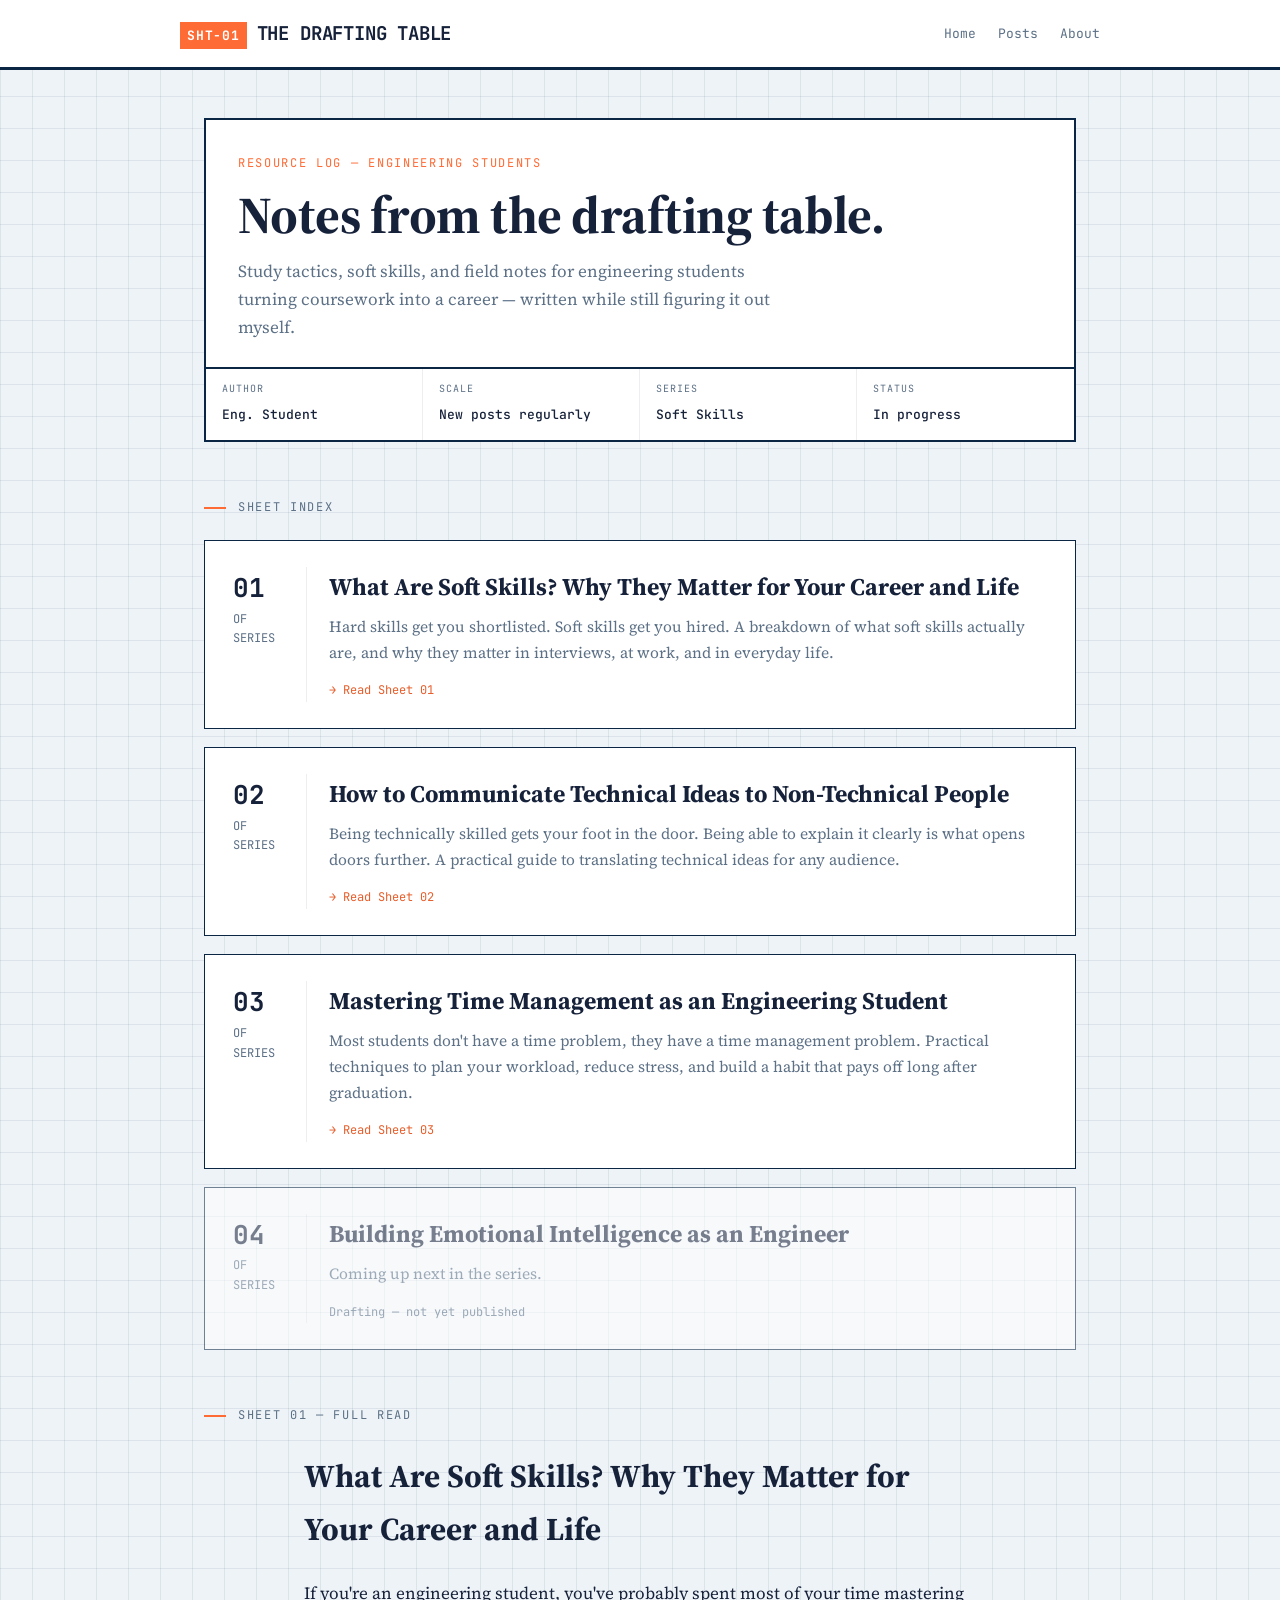
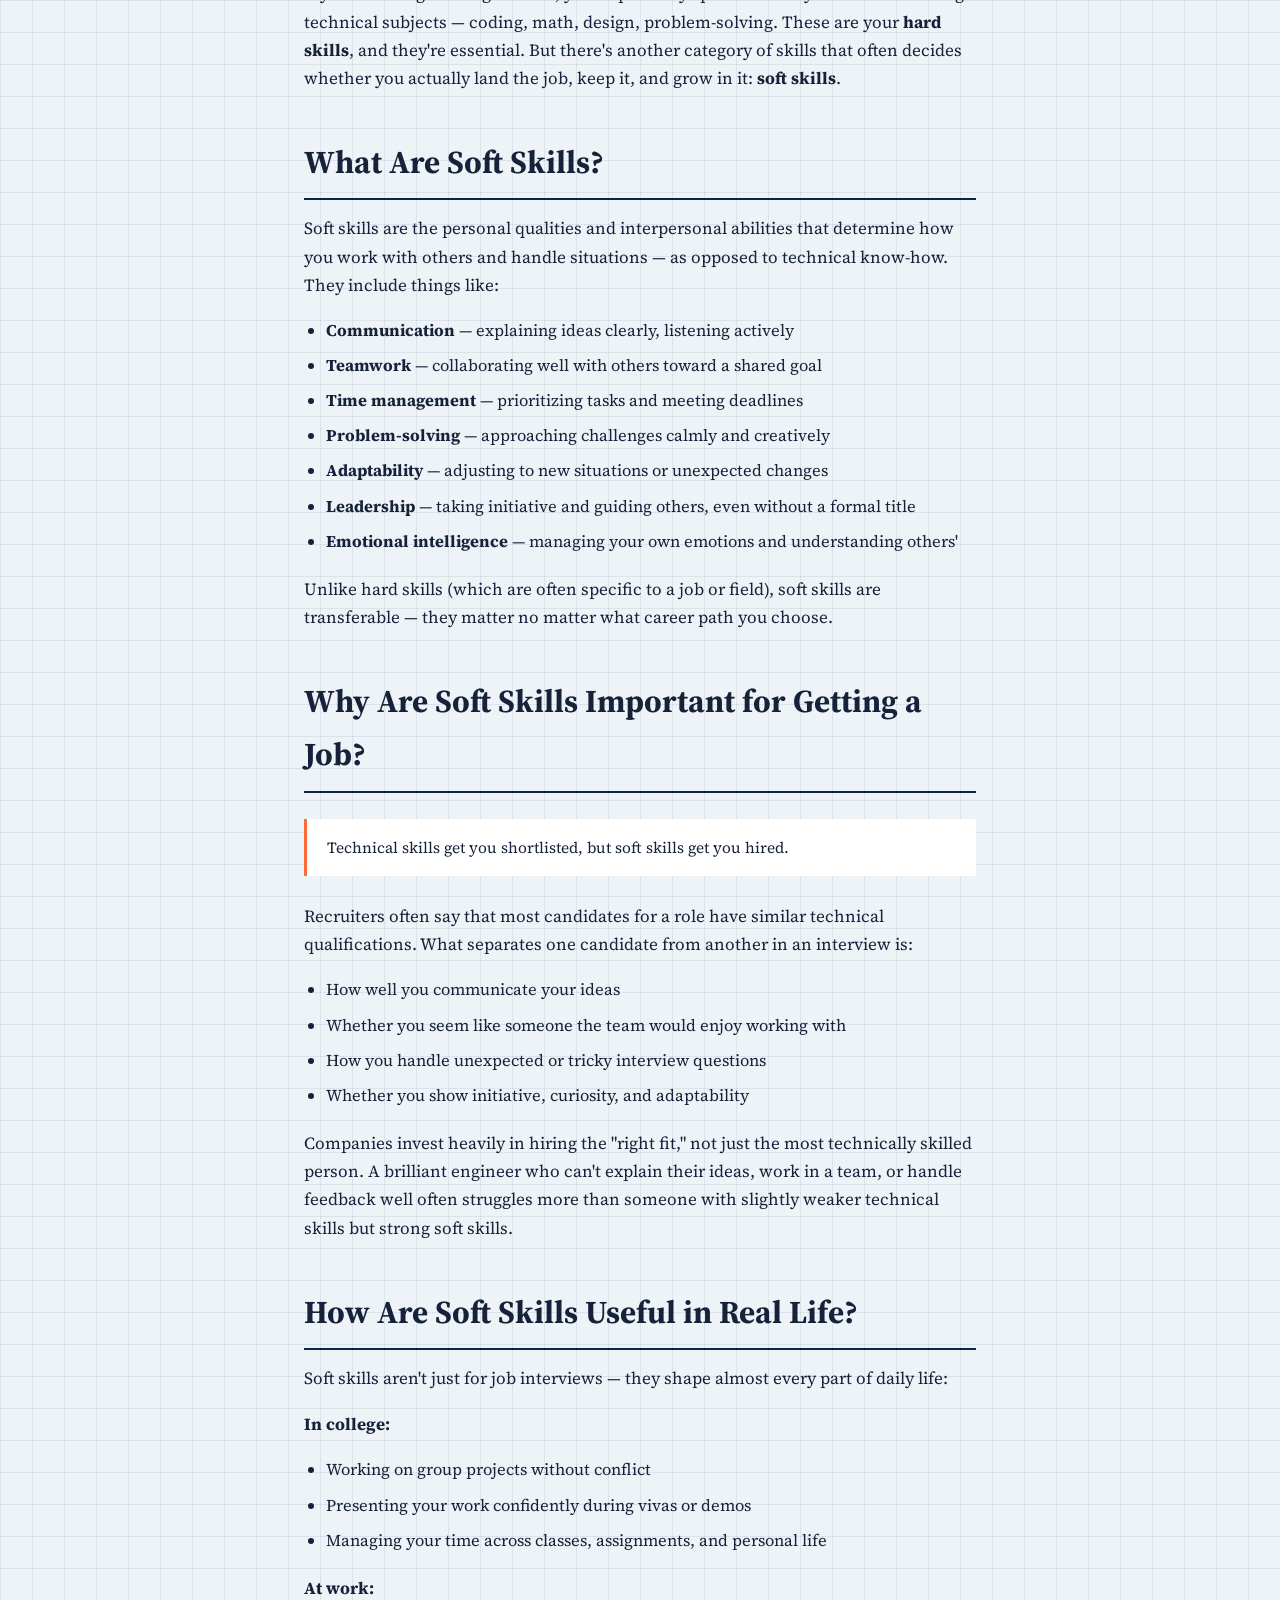
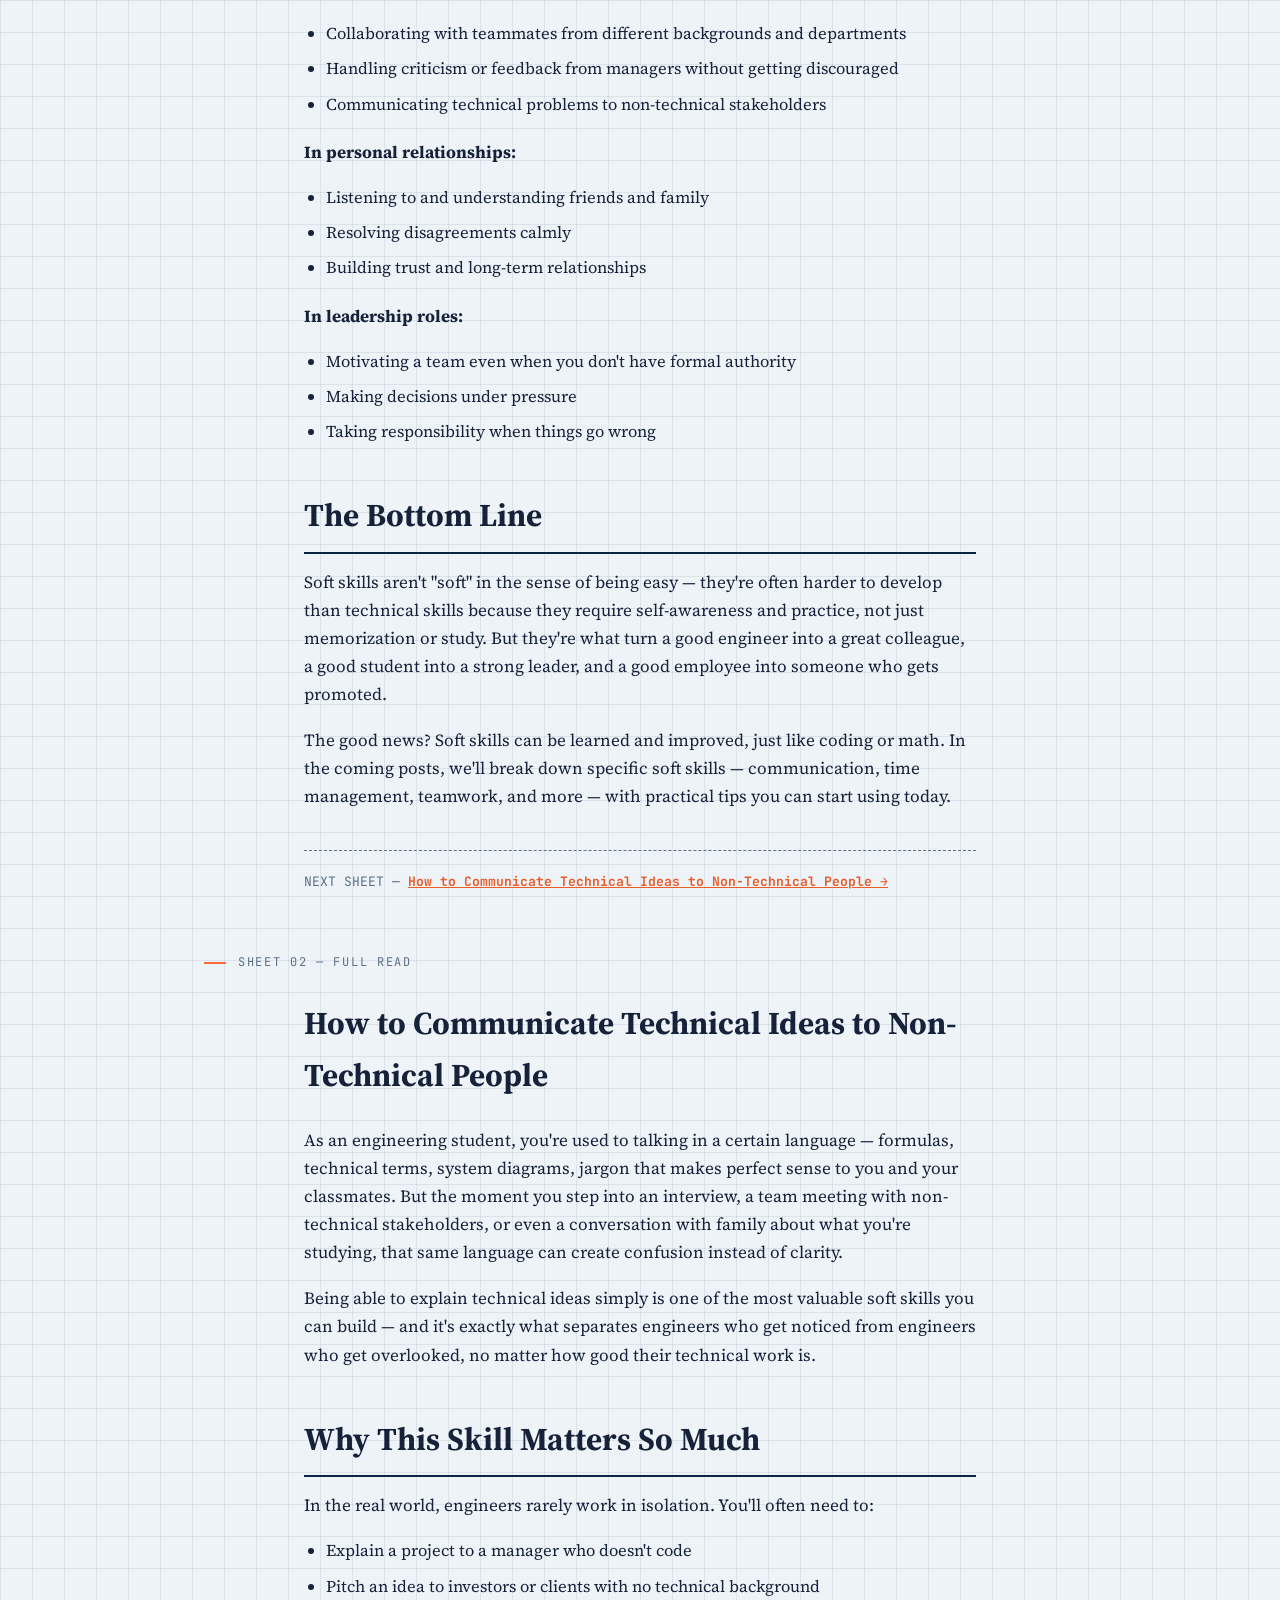
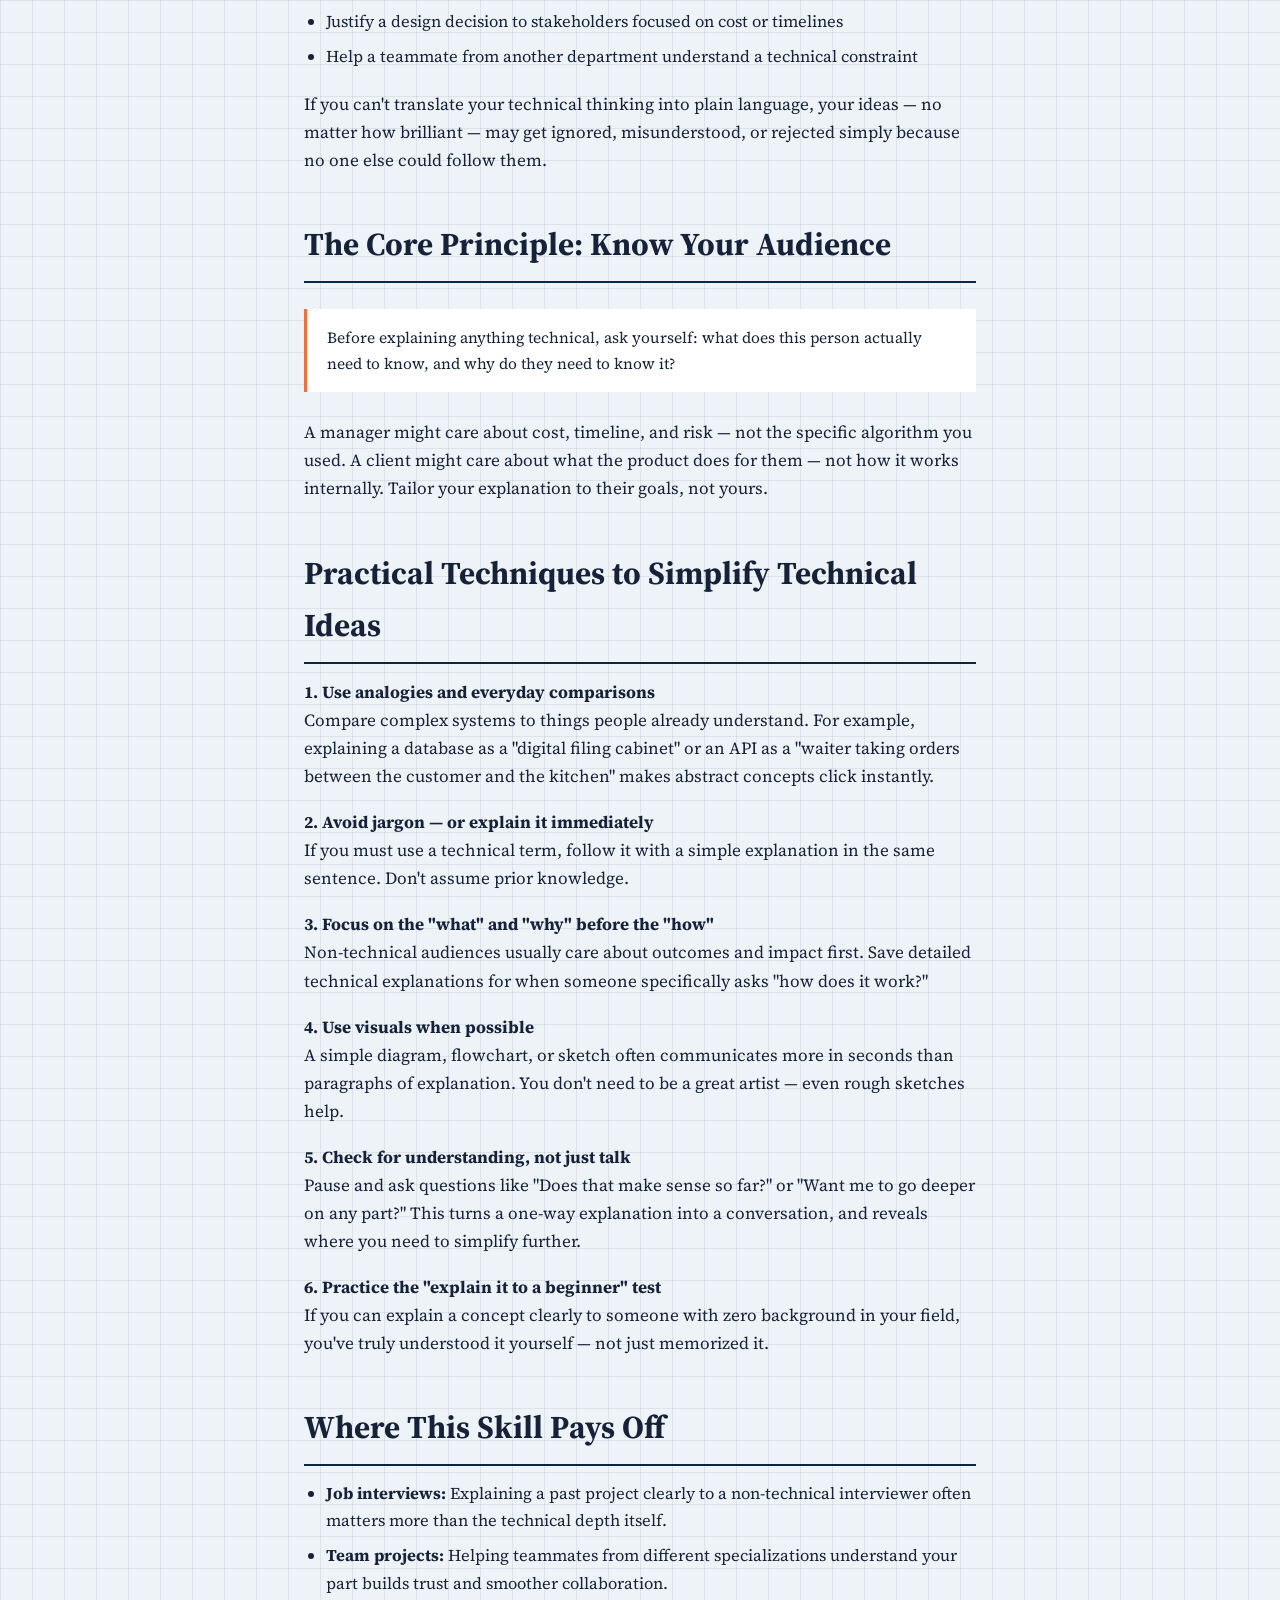
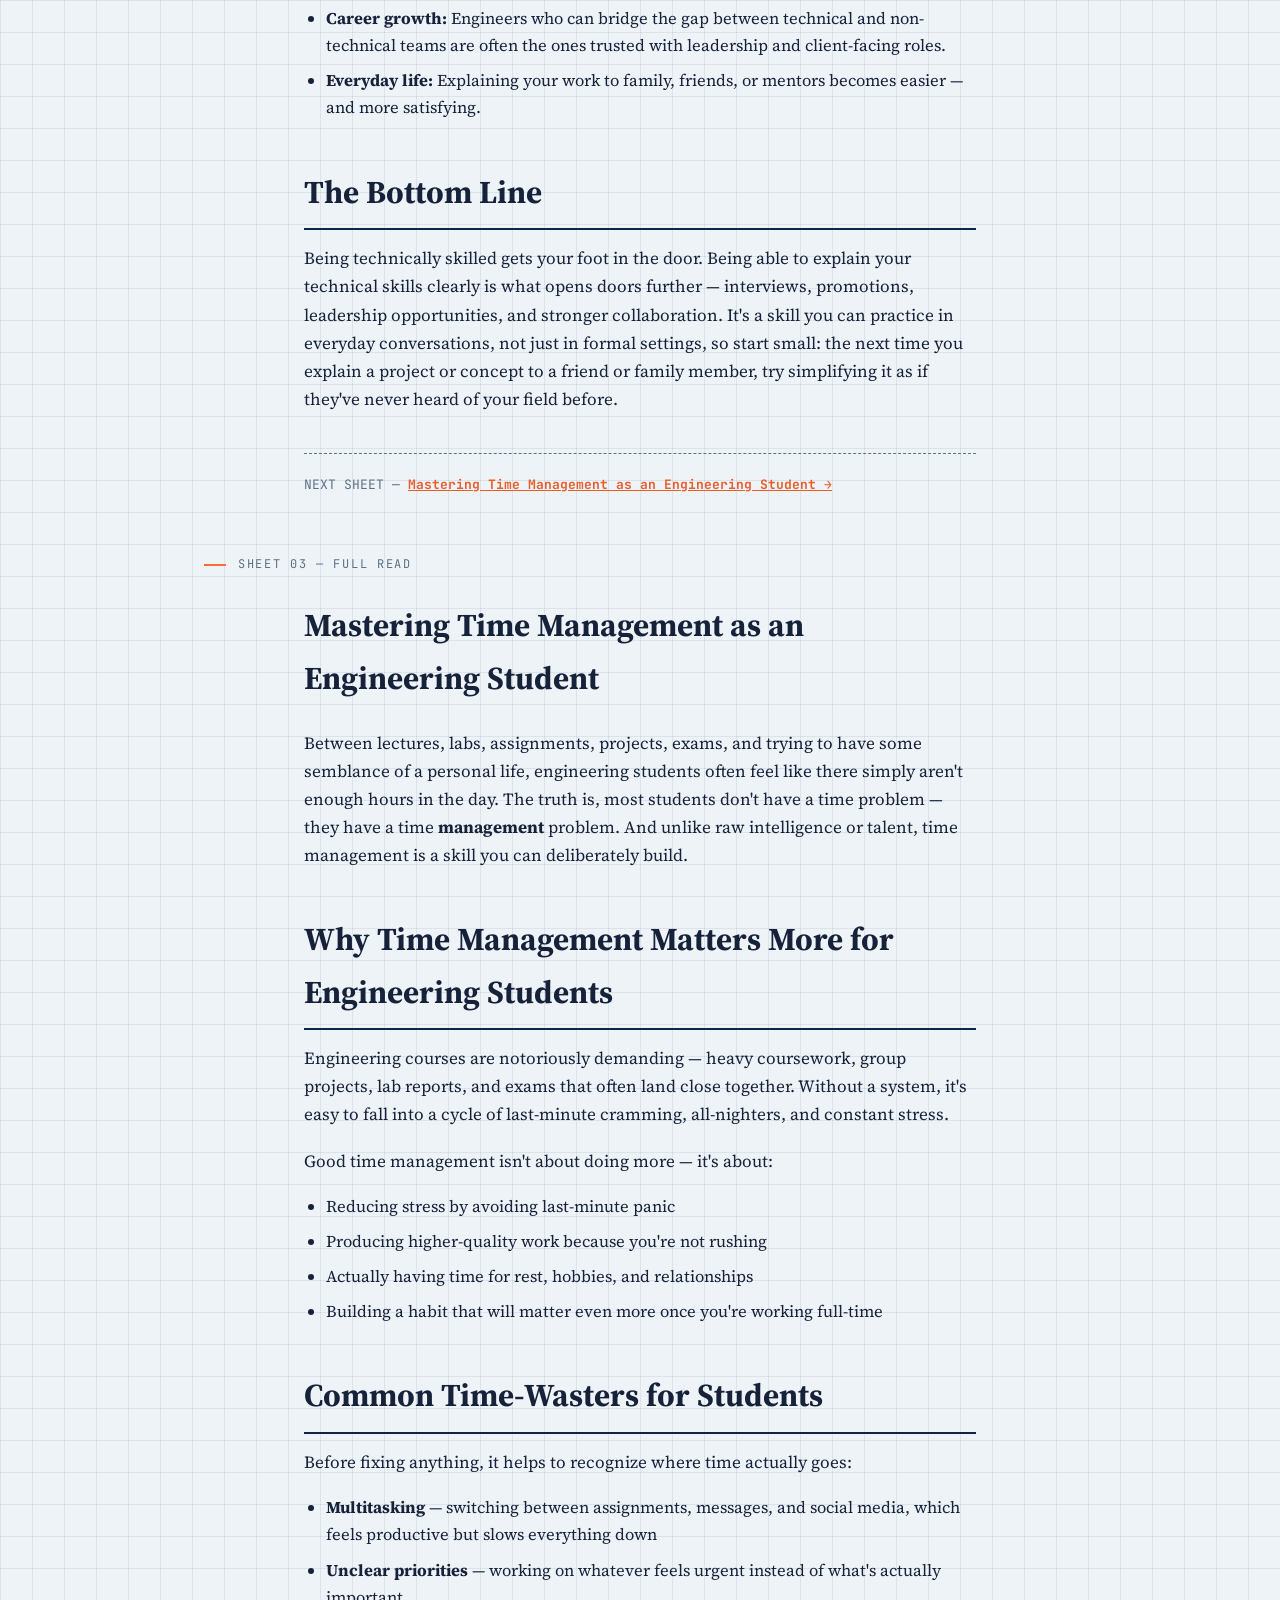
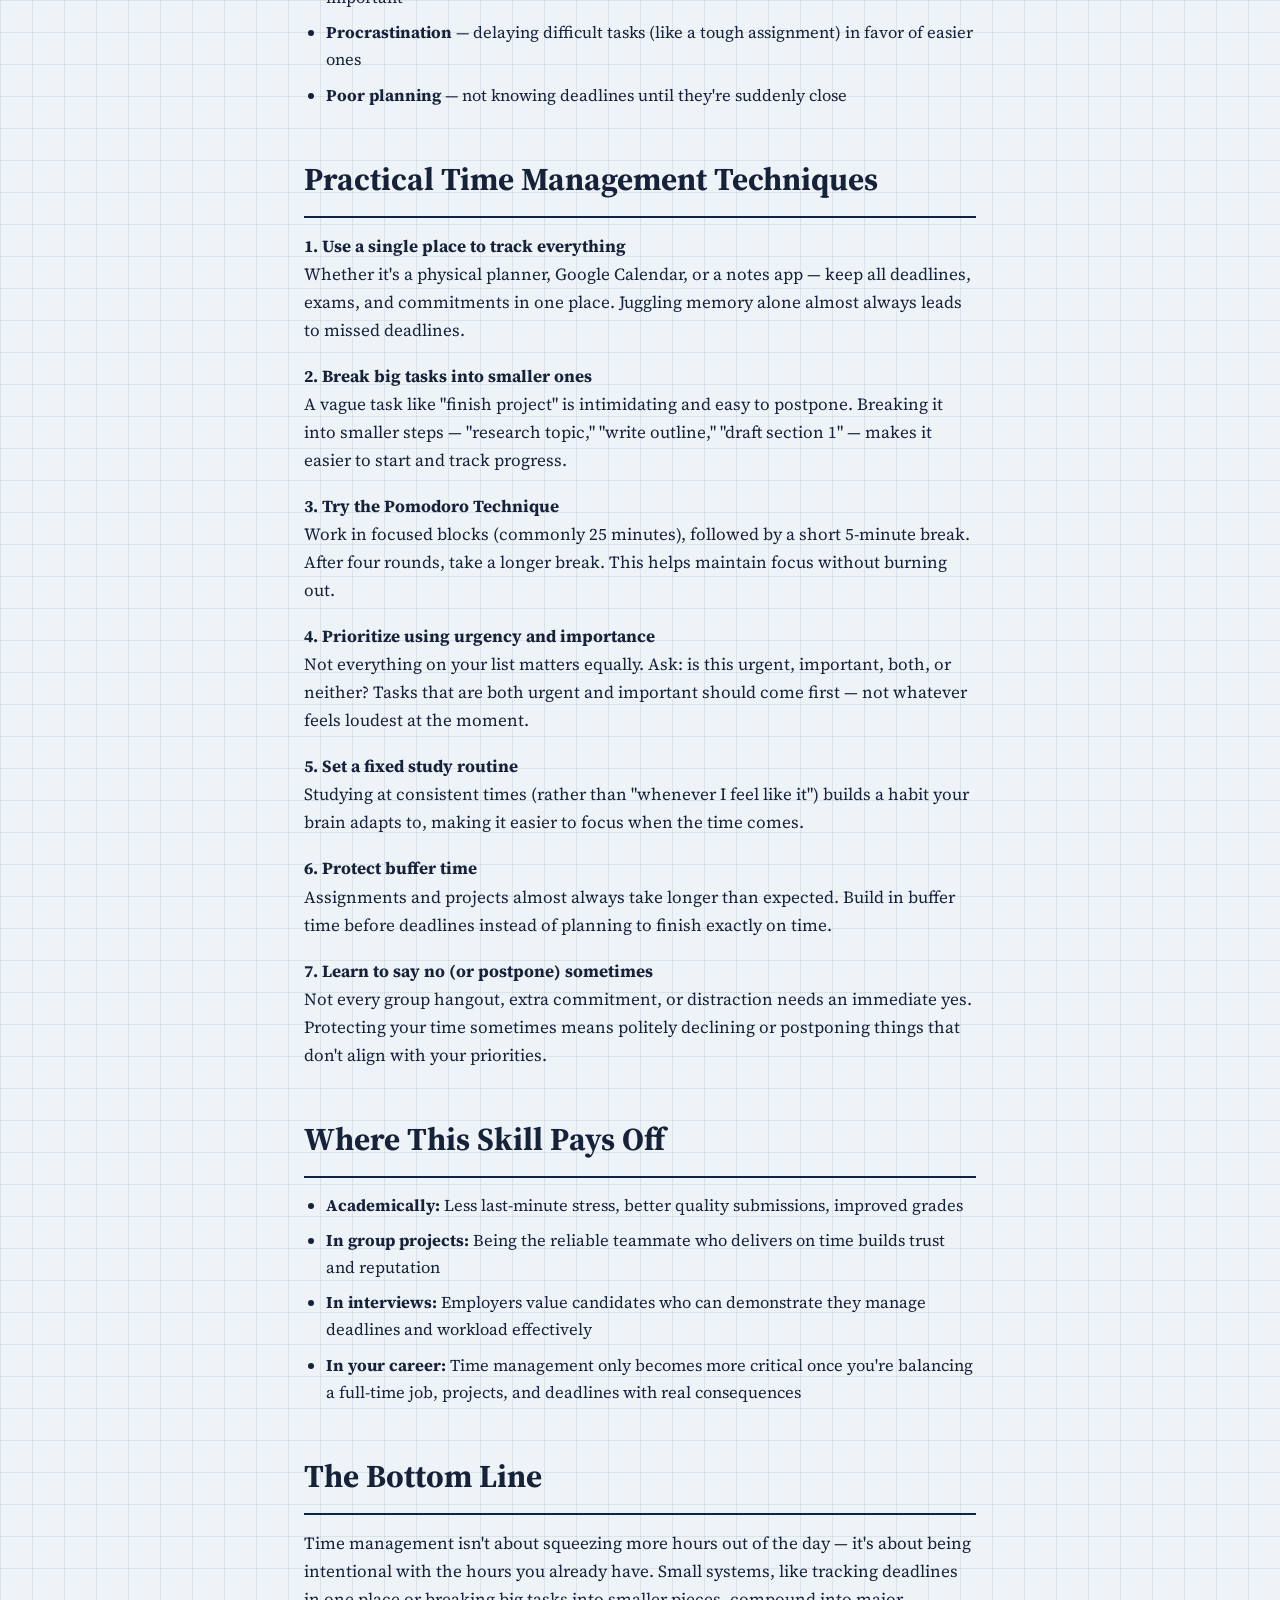
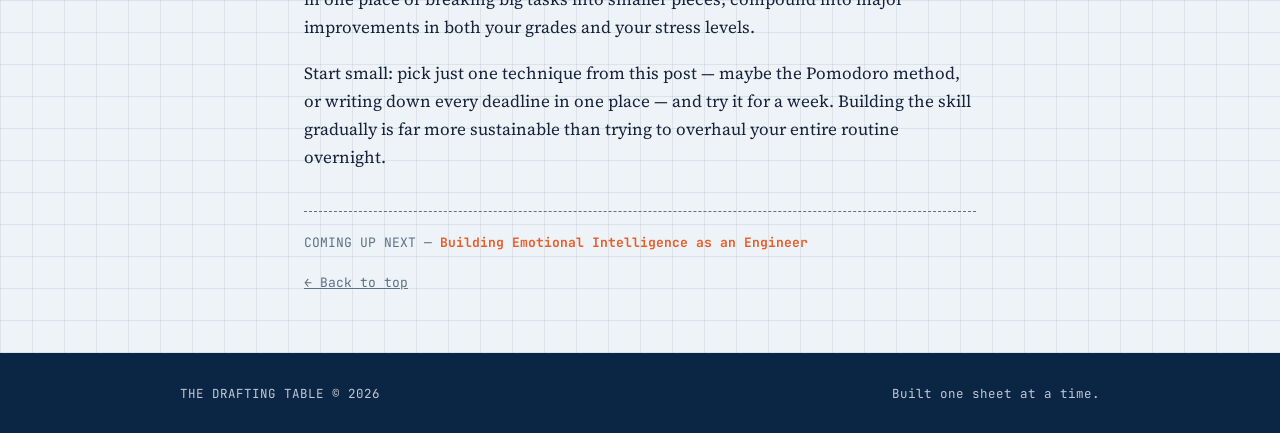
==== commit 7bafe5a7: ""post 3 - time management" index.html" ====
--- a/index.html
+++ b/index.html
@@ -1,4 +1,4 @@
-<!DOCTYPE html>
+ <!DOCTYPE html>
 <html lang="en">
 <head>
 <meta charset="UTF-8">
@@ -163,10 +163,23 @@
 </div>
 
 <div class="postcard">
+  <a href="#sheet-03" style="text-decoration:none;">
+    <div class="postcard-inner">
+      <div class="sheet-no"><b>03</b>OF SERIES</div>
+      <div>
+        <h3>Mastering Time Management as an Engineering Student</h3>
+        <p>Most students don't have a time problem, they have a time management problem. Practical techniques to plan your workload, reduce stress, and build a habit that pays off long after graduation.</p>
+        <span class="read-tag">→ Read Sheet 03</span>
+      </div>
+    </div>
+  </a>
+</div>
+
+<div class="postcard">
   <div class="postcard-inner disabled">
-    <div class="sheet-no"><b>03</b>OF SERIES</div>
+    <div class="sheet-no"><b>04</b>OF SERIES</div>
     <div>
-      <h3>Mastering Time Management as an Engineering Student</h3>
+      <h3>Building Emotional Intelligence as an Engineer</h3>
       <p>Coming up next in the series.</p>
       <span class="read-tag" style="color:var(--steel);">Drafting — not yet published</span>
     </div>
@@ -285,7 +298,64 @@
   <p>Being technically skilled gets your foot in the door. Being able to explain your technical skills clearly is what opens doors further — interviews, promotions, leadership opportunities, and stronger collaboration. It's a skill you can practice in everyday conversations, not just in formal settings, so start small: the next time you explain a project or concept to a friend or family member, try simplifying it as if they've never heard of your field before.</p>
 
   <hr>
-  <p class="next-up">COMING UP NEXT — <b>Mastering Time Management as an Engineering Student</b></p>
+  <p class="next-up">NEXT SHEET — <b><a href="#sheet-03">Mastering Time Management as an Engineering Student →</a></b></p>
+</article>
+
+<div class="section-label" id="sheet-03"><div class="tick"></div><span>Sheet 03 — Full Read</span></div>
+
+<article>
+  <h2 style="border:none; margin-top:0;">Mastering Time Management as an Engineering Student</h2>
+  <p>Between lectures, labs, assignments, projects, exams, and trying to have some semblance of a personal life, engineering students often feel like there simply aren't enough hours in the day. The truth is, most students don't have a time problem — they have a time <strong>management</strong> problem. And unlike raw intelligence or talent, time management is a skill you can deliberately build.</p>
+
+  <h2>Why Time Management Matters More for Engineering Students</h2>
+  <p>Engineering courses are notoriously demanding — heavy coursework, group projects, lab reports, and exams that often land close together. Without a system, it's easy to fall into a cycle of last-minute cramming, all-nighters, and constant stress.</p>
+  <p>Good time management isn't about doing more — it's about:</p>
+  <ul>
+    <li>Reducing stress by avoiding last-minute panic</li>
+    <li>Producing higher-quality work because you're not rushing</li>
+    <li>Actually having time for rest, hobbies, and relationships</li>
+    <li>Building a habit that will matter even more once you're working full-time</li>
+  </ul>
+
+  <h2>Common Time-Wasters for Students</h2>
+  <p>Before fixing anything, it helps to recognize where time actually goes:</p>
+  <ul>
+    <li><strong>Multitasking</strong> — switching between assignments, messages, and social media, which feels productive but slows everything down</li>
+    <li><strong>Unclear priorities</strong> — working on whatever feels urgent instead of what's actually important</li>
+    <li><strong>Procrastination</strong> — delaying difficult tasks (like a tough assignment) in favor of easier ones</li>
+    <li><strong>Poor planning</strong> — not knowing deadlines until they're suddenly close</li>
+  </ul>
+
+  <h2>Practical Time Management Techniques</h2>
+  <p><strong>1. Use a single place to track everything</strong><br>
+  Whether it's a physical planner, Google Calendar, or a notes app — keep all deadlines, exams, and commitments in one place. Juggling memory alone almost always leads to missed deadlines.</p>
+  <p><strong>2. Break big tasks into smaller ones</strong><br>
+  A vague task like "finish project" is intimidating and easy to postpone. Breaking it into smaller steps — "research topic," "write outline," "draft section 1" — makes it easier to start and track progress.</p>
+  <p><strong>3. Try the Pomodoro Technique</strong><br>
+  Work in focused blocks (commonly 25 minutes), followed by a short 5-minute break. After four rounds, take a longer break. This helps maintain focus without burning out.</p>
+  <p><strong>4. Prioritize using urgency and importance</strong><br>
+  Not everything on your list matters equally. Ask: is this urgent, important, both, or neither? Tasks that are both urgent and important should come first — not whatever feels loudest at the moment.</p>
+  <p><strong>5. Set a fixed study routine</strong><br>
+  Studying at consistent times (rather than "whenever I feel like it") builds a habit your brain adapts to, making it easier to focus when the time comes.</p>
+  <p><strong>6. Protect buffer time</strong><br>
+  Assignments and projects almost always take longer than expected. Build in buffer time before deadlines instead of planning to finish exactly on time.</p>
+  <p><strong>7. Learn to say no (or postpone) sometimes</strong><br>
+  Not every group hangout, extra commitment, or distraction needs an immediate yes. Protecting your time sometimes means politely declining or postponing things that don't align with your priorities.</p>
+
+  <h2>Where This Skill Pays Off</h2>
+  <ul>
+    <li><strong>Academically:</strong> Less last-minute stress, better quality submissions, improved grades</li>
+    <li><strong>In group projects:</strong> Being the reliable teammate who delivers on time builds trust and reputation</li>
+    <li><strong>In interviews:</strong> Employers value candidates who can demonstrate they manage deadlines and workload effectively</li>
+    <li><strong>In your career:</strong> Time management only becomes more critical once you're balancing a full-time job, projects, and deadlines with real consequences</li>
+  </ul>
+
+  <h2>The Bottom Line</h2>
+  <p>Time management isn't about squeezing more hours out of the day — it's about being intentional with the hours you already have. Small systems, like tracking deadlines in one place or breaking big tasks into smaller pieces, compound into major improvements in both your grades and your stress levels.</p>
+  <p>Start small: pick just one technique from this post — maybe the Pomodoro method, or writing down every deadline in one place — and try it for a week. Building the skill gradually is far more sustainable than trying to overhaul your entire routine overnight.</p>
+
+  <hr>
+  <p class="next-up">COMING UP NEXT — <b>Building Emotional Intelligence as an Engineer</b></p>
   <p class="next-up"><a href="#top">← Back to top</a></p>
 </article>
 
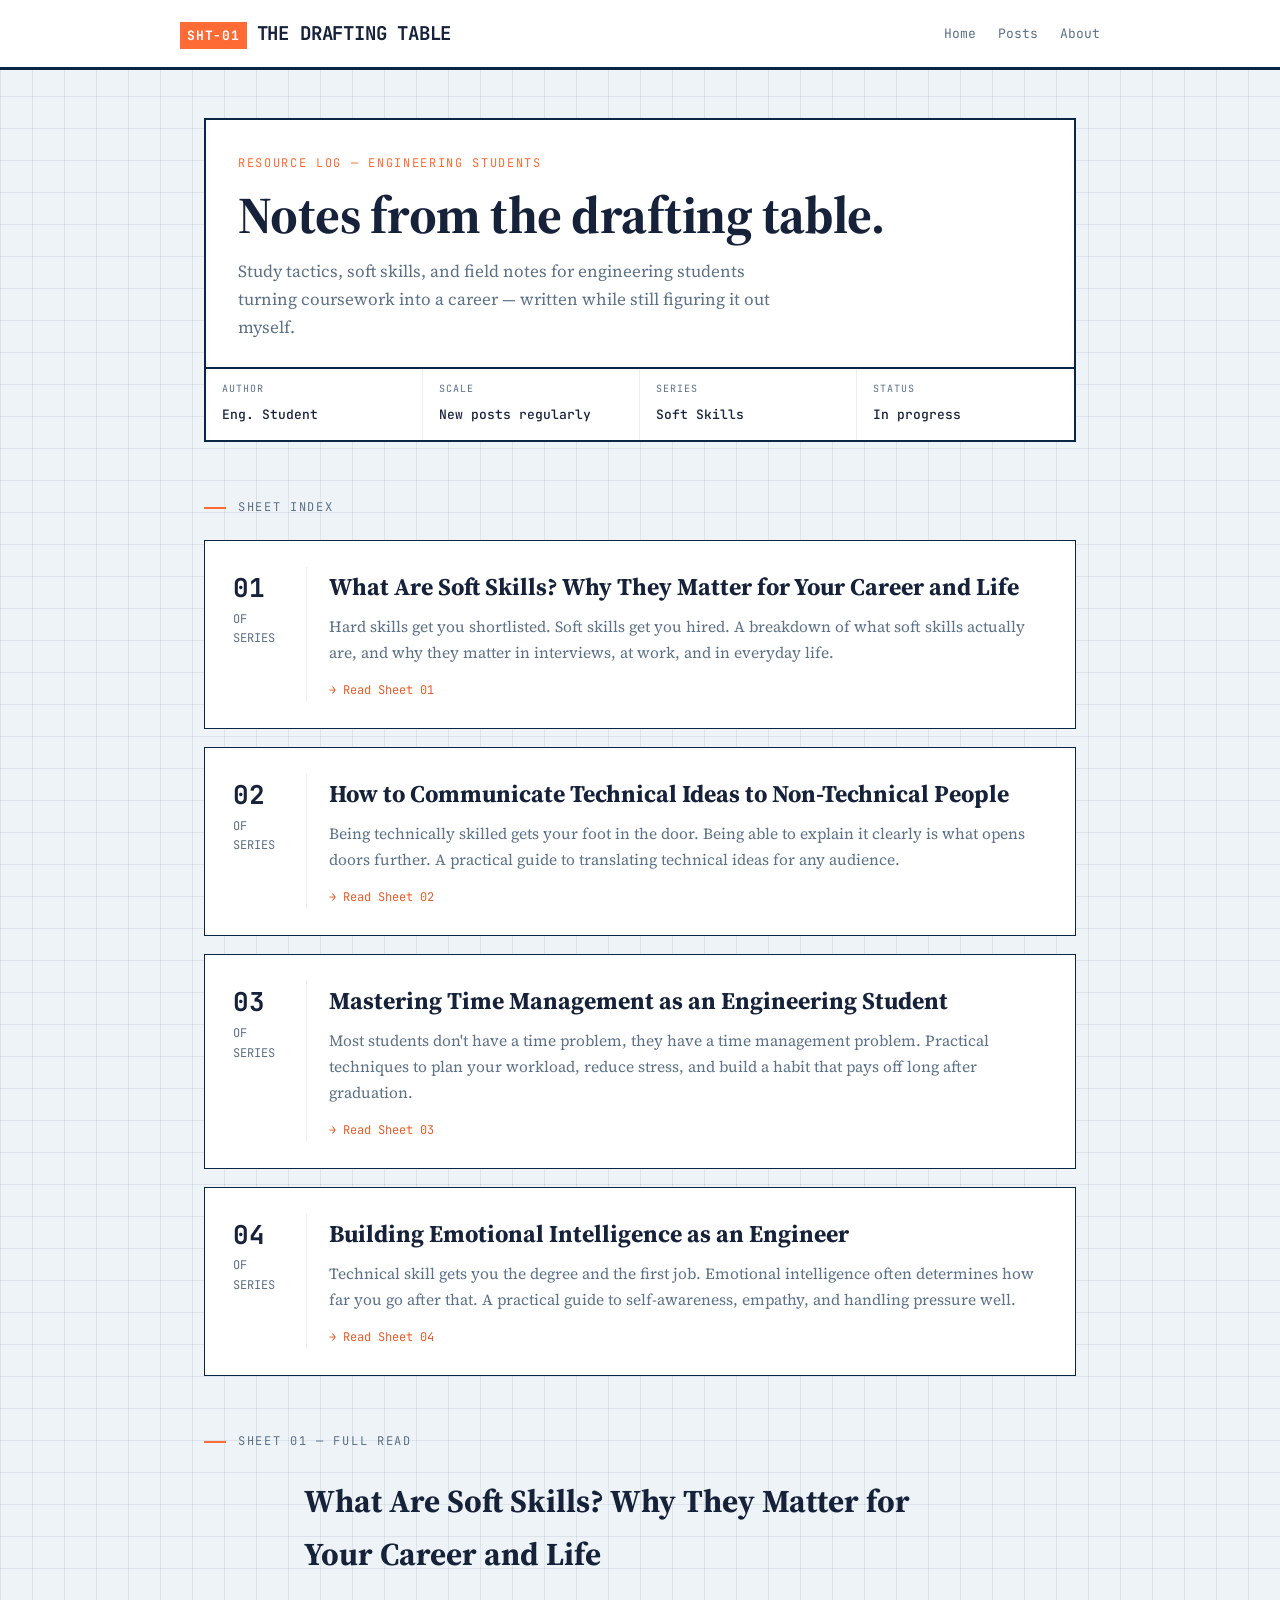
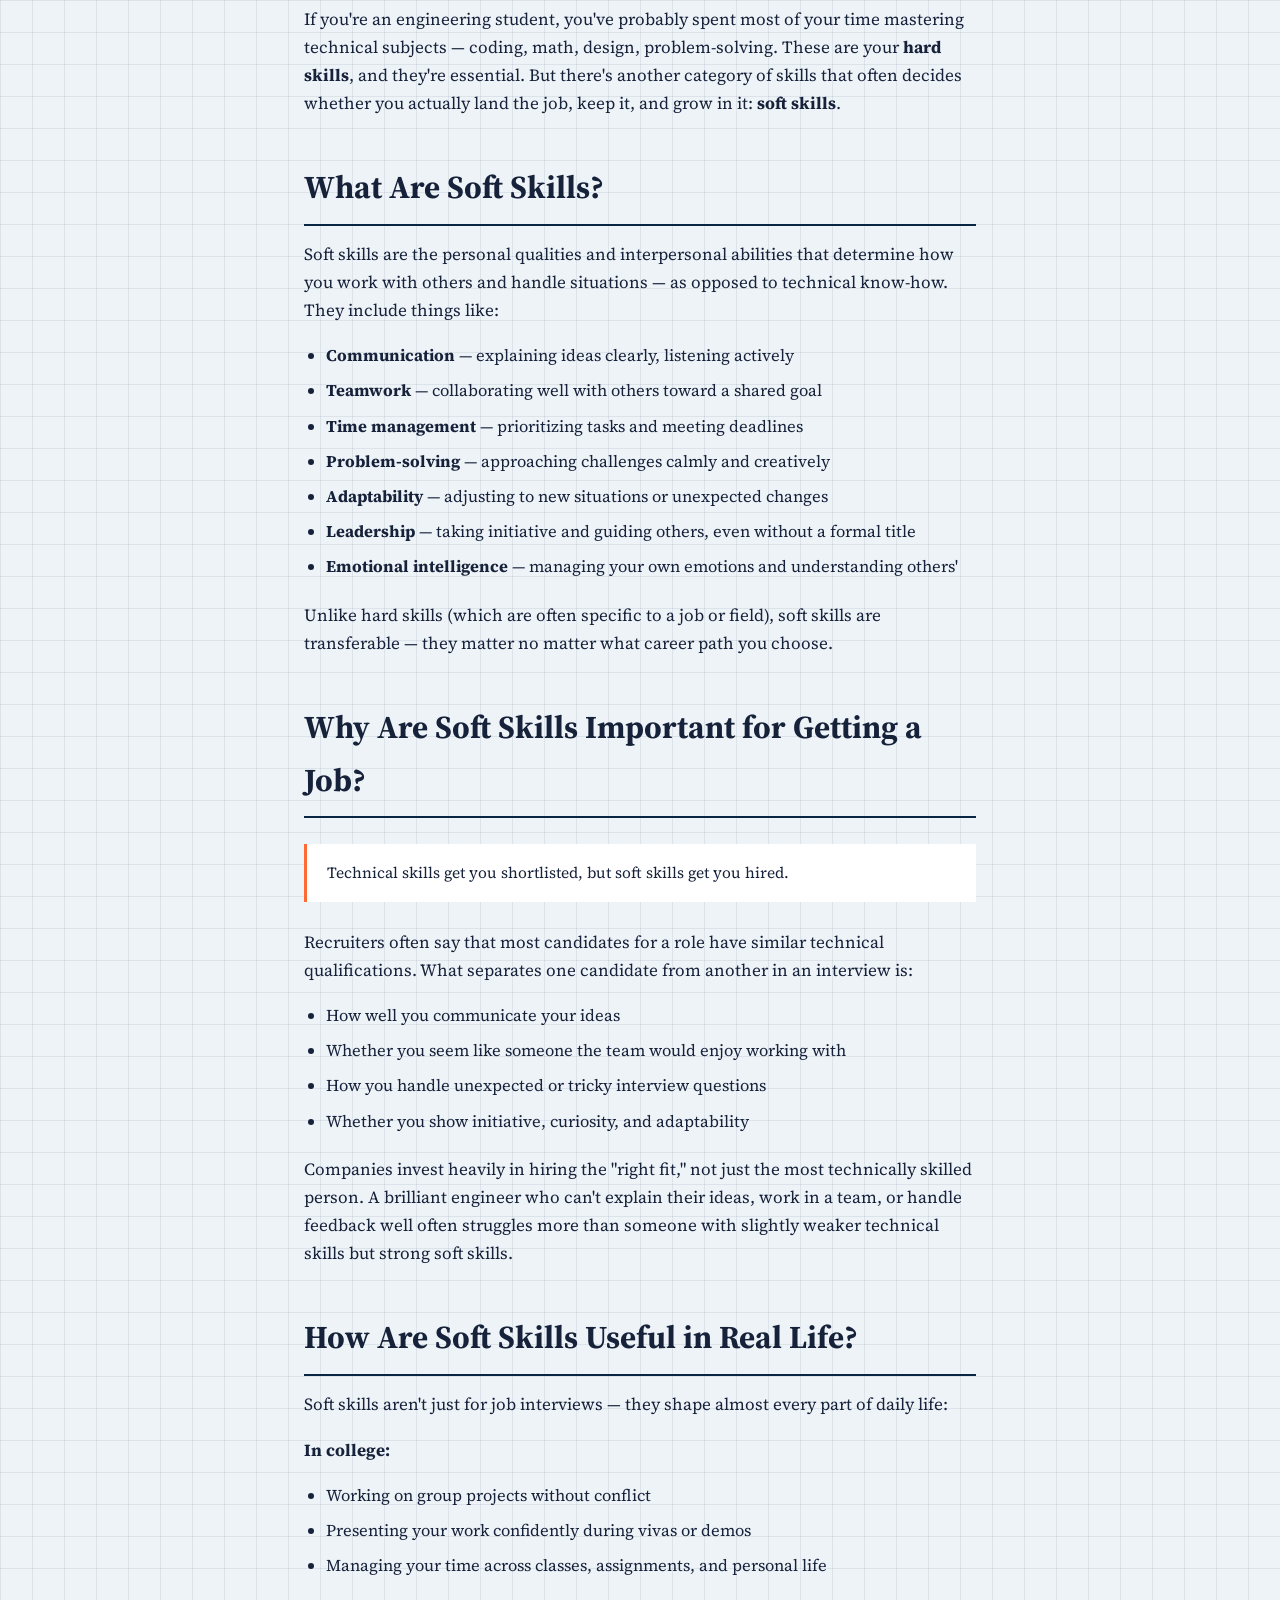
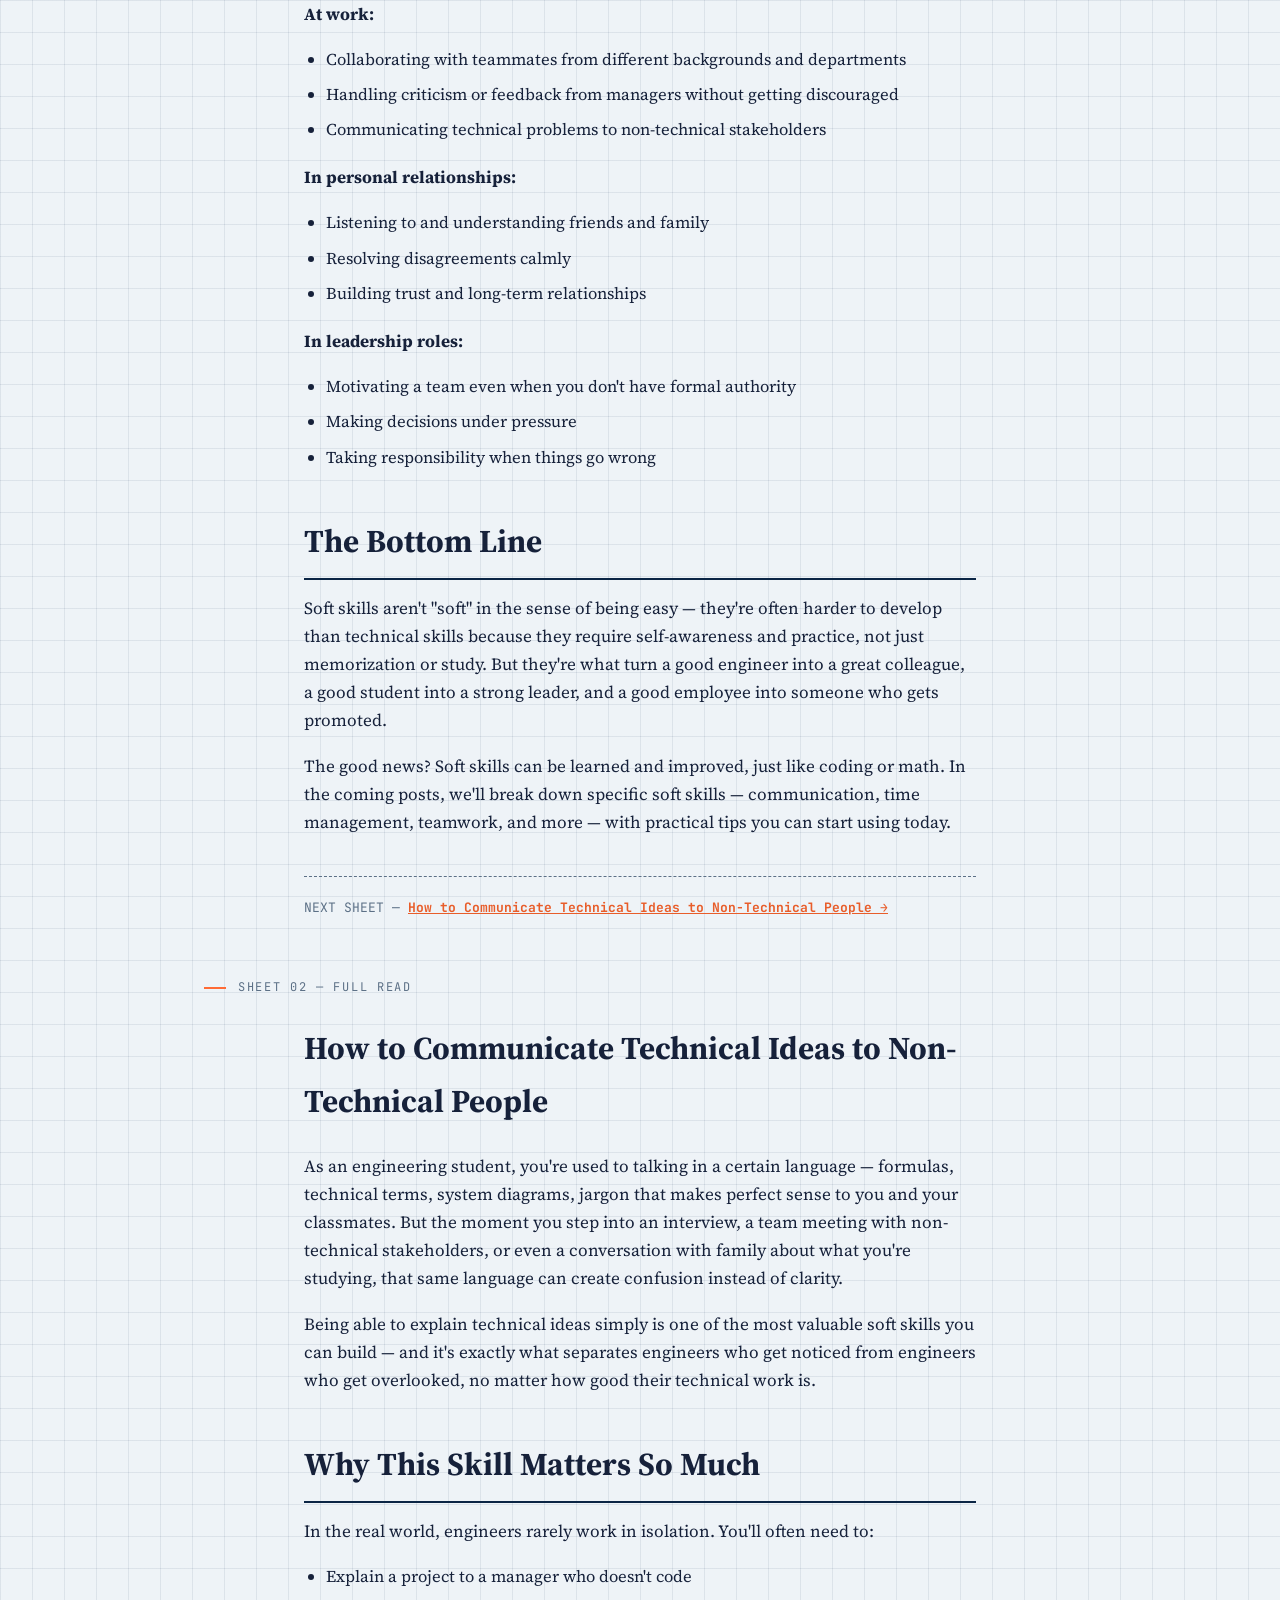
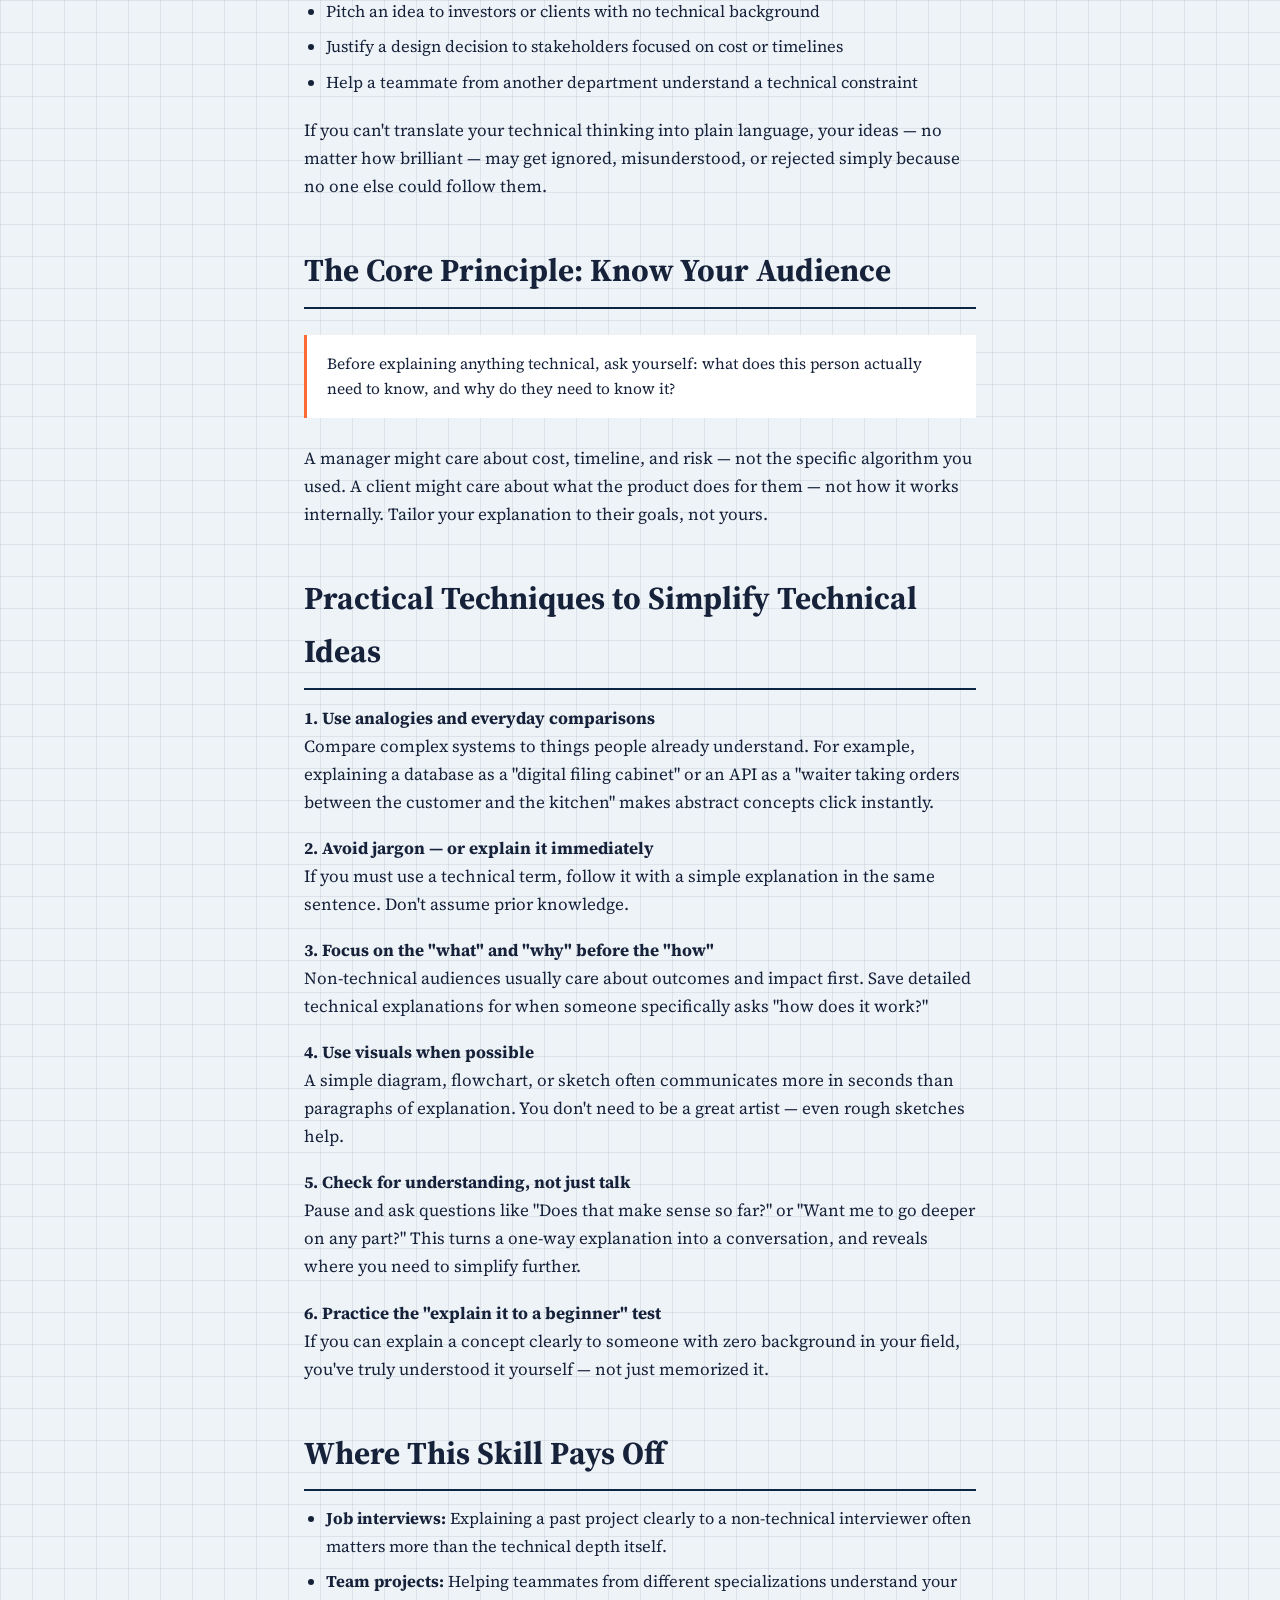
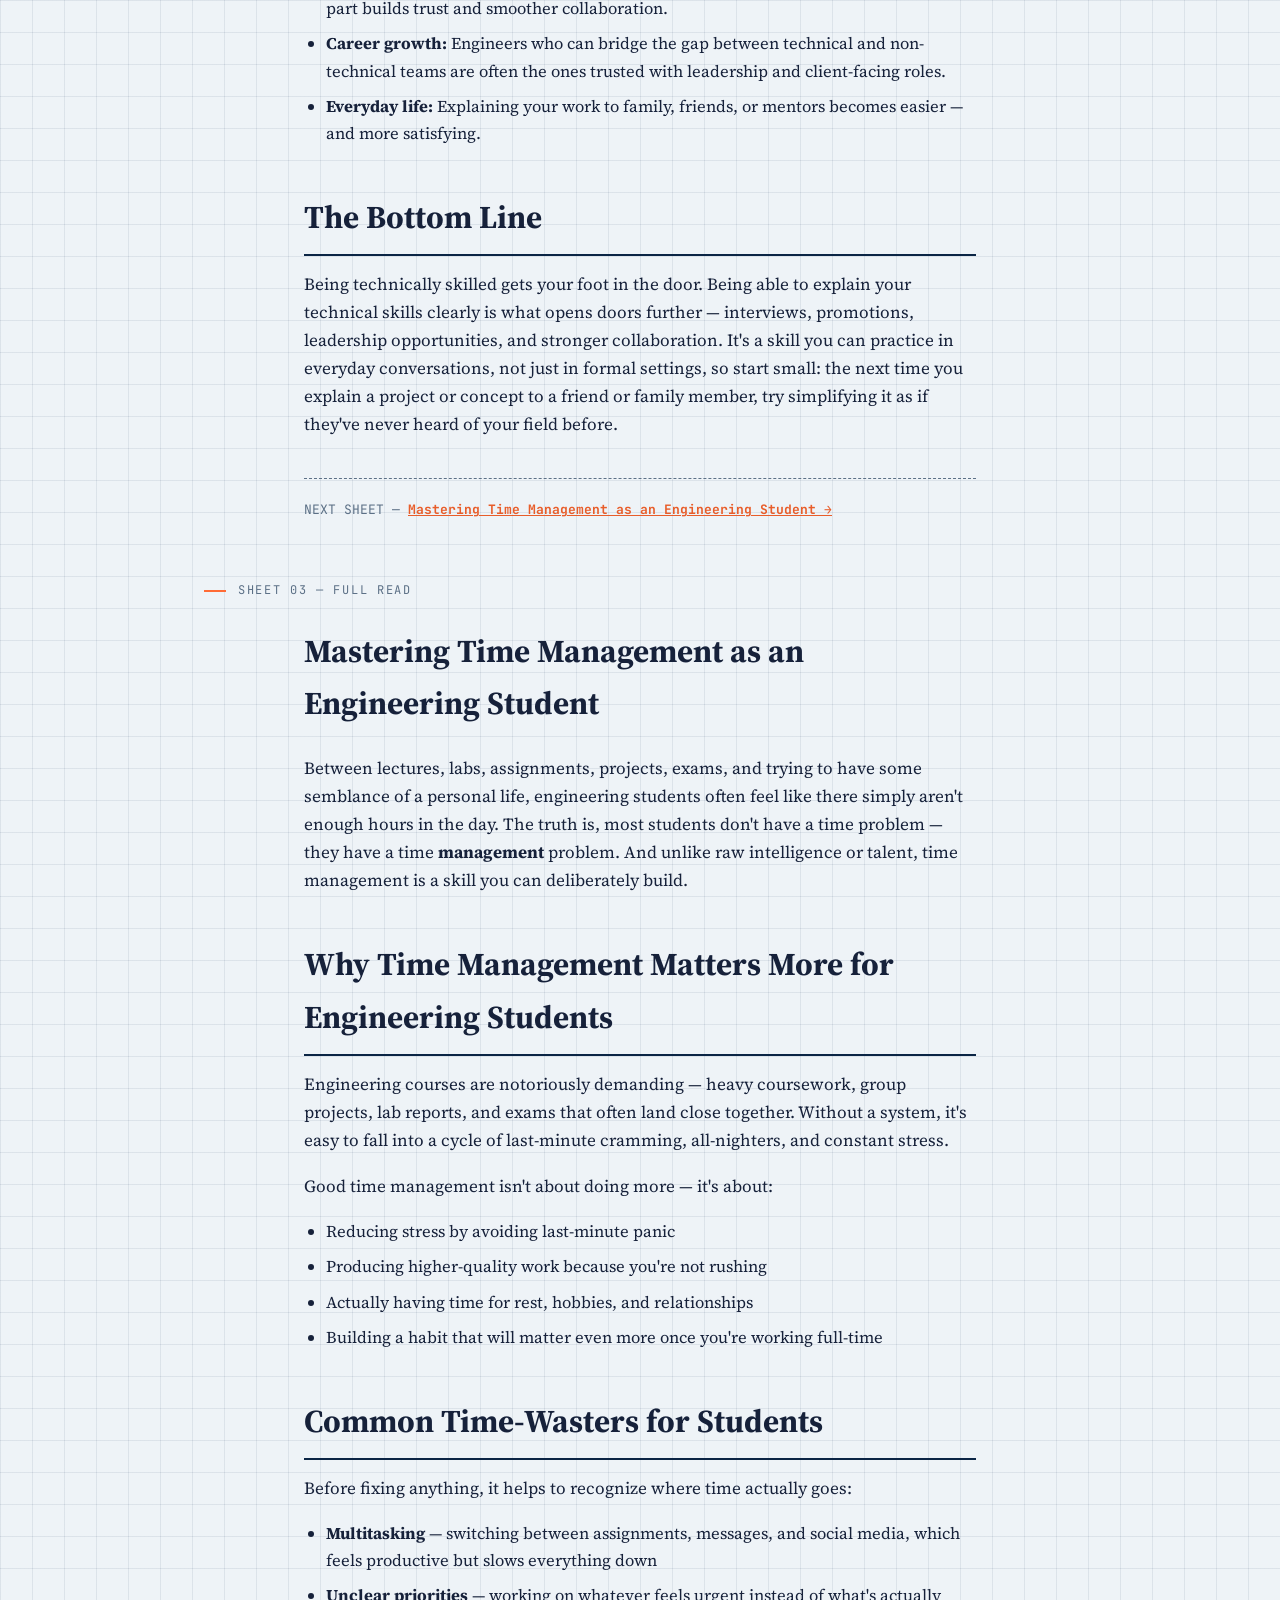
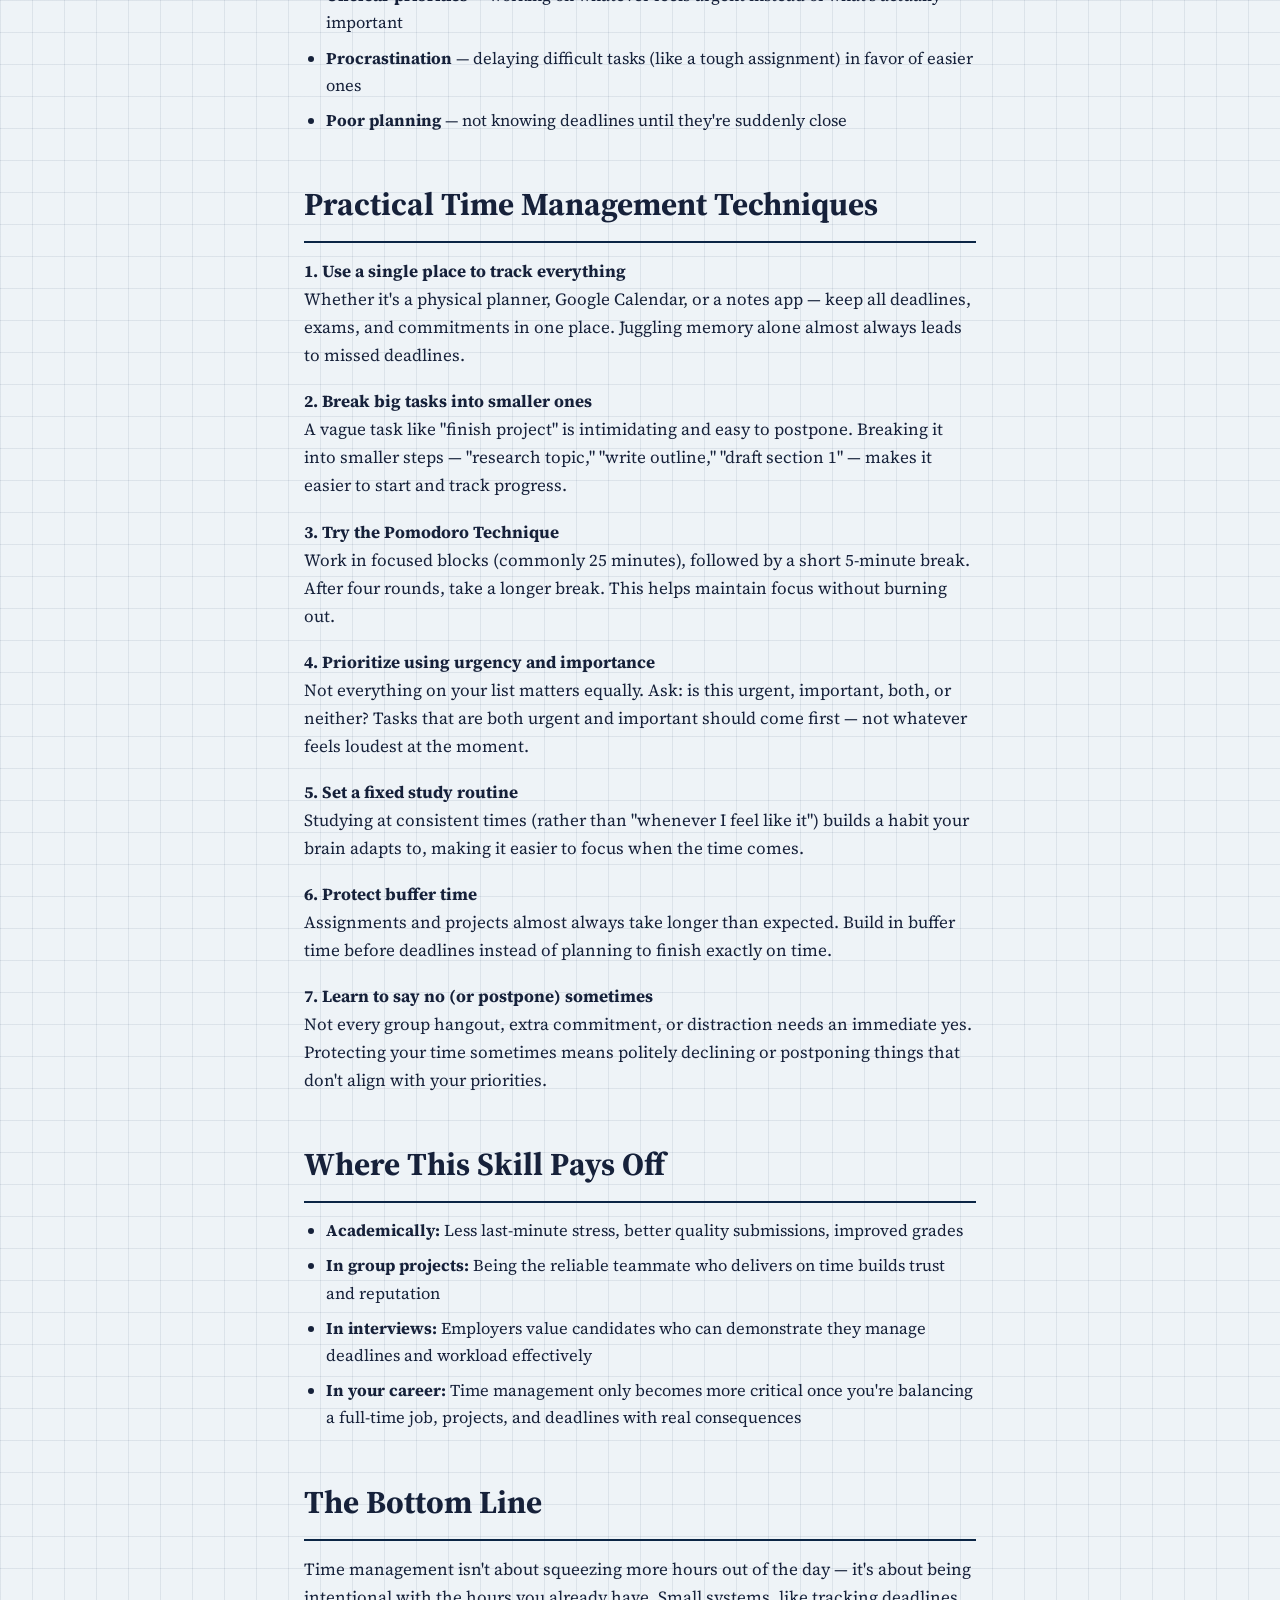
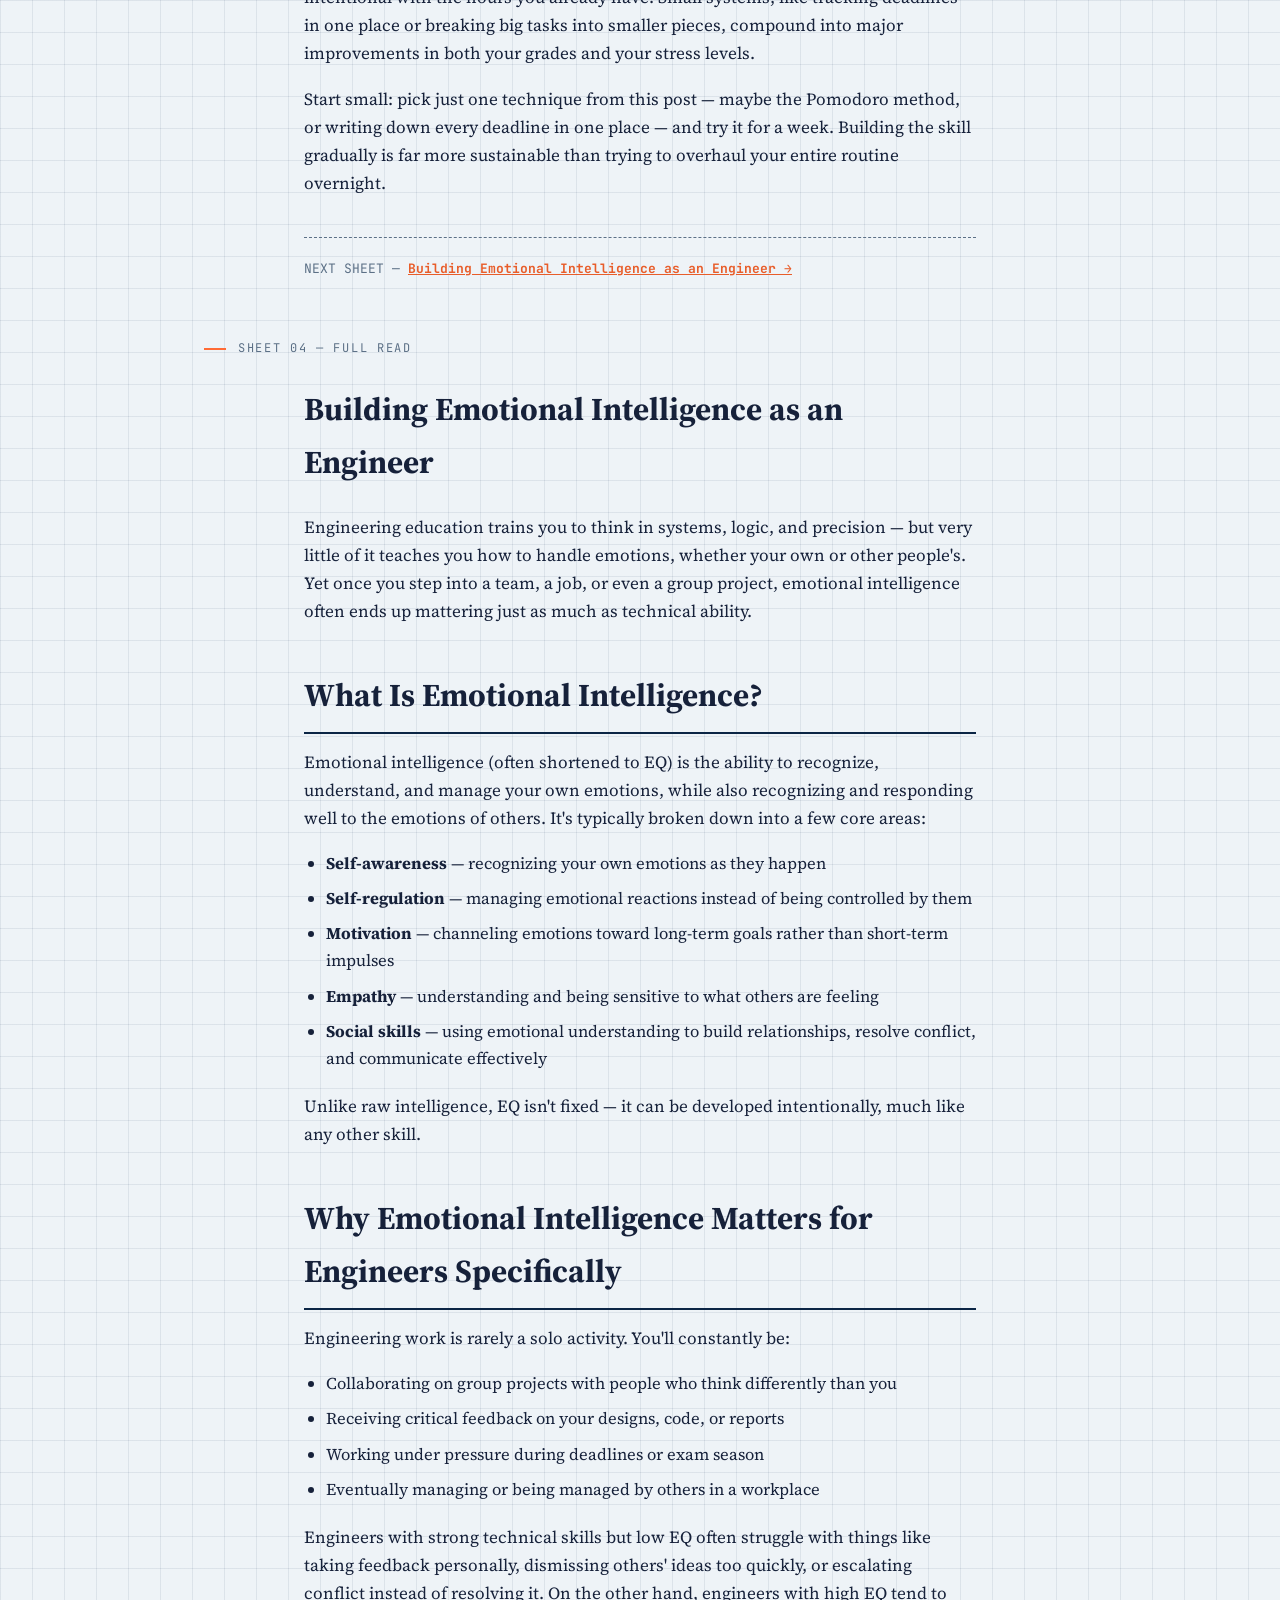
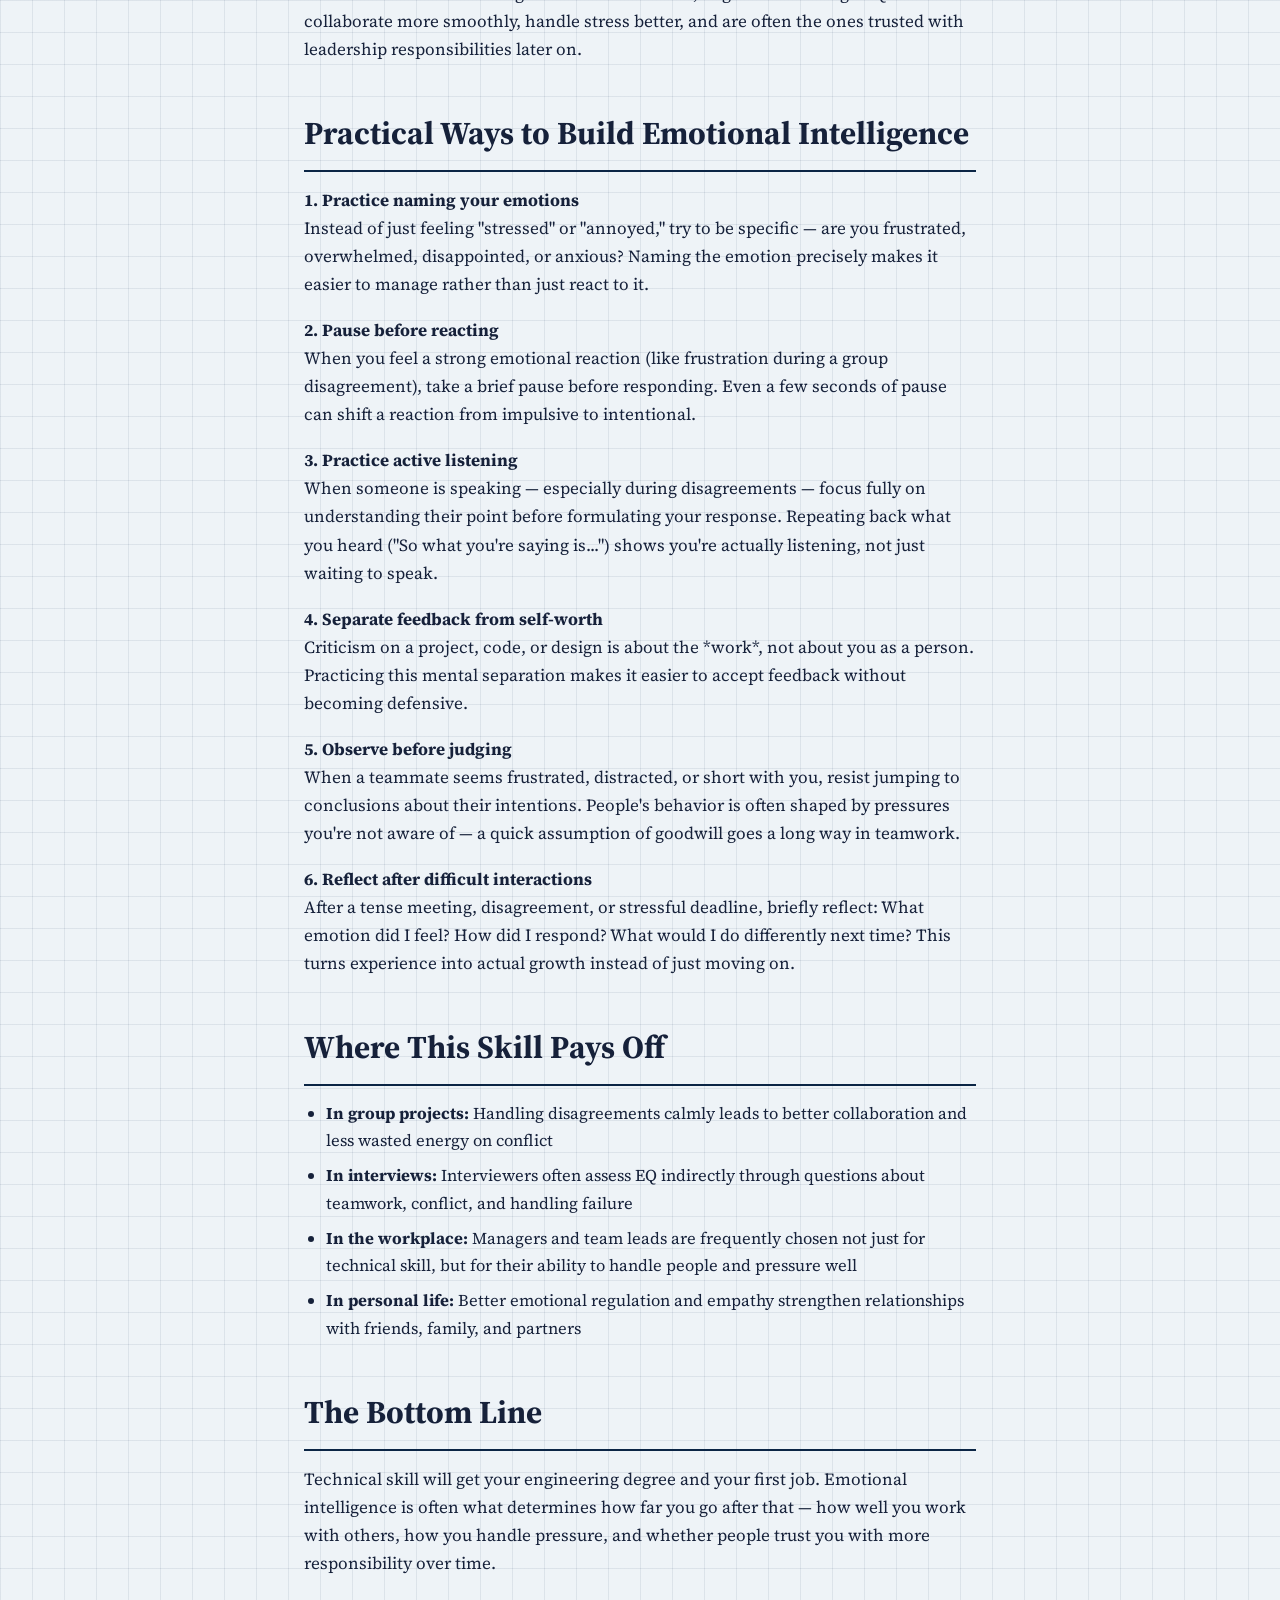
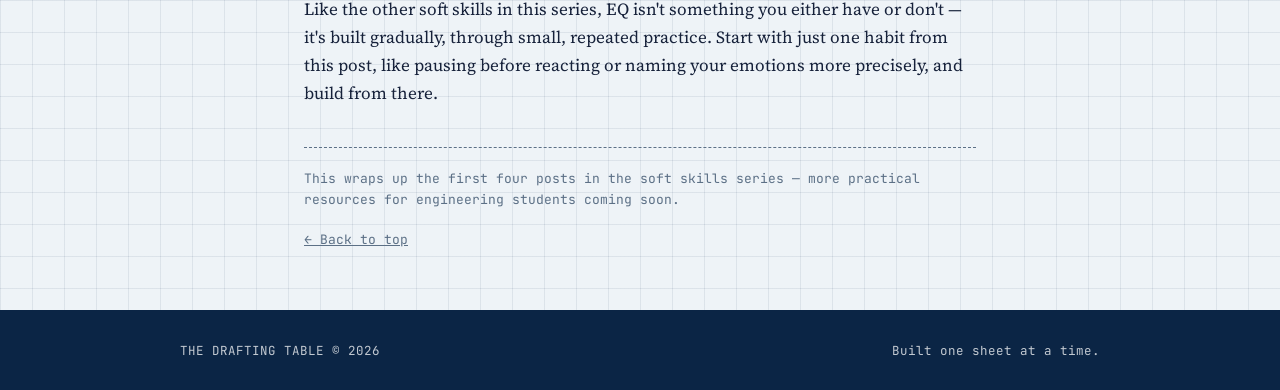
==== commit 1fcc32fa: "post 4 - emotional intelligence" ====
--- a/index.html
+++ b/index.html
@@ -4,6 +4,7 @@
 <meta charset="UTF-8">
 <meta name="viewport" content="width=device-width, initial-scale=1.0">
 <title>The Drafting Table — Engineering Student Resources</title>
+<meta name="google-site-verification" content="IWAJlSULReikYMqLrYtOm4mNHlukndfX75laicvmuQA" />
 <style>
   @import url('https://fonts.googleapis.com/css2?family=JetBrains+Mono:wght@400;500;700&family=Source+Serif+4:opsz,wght@8..60,400;8..60,600;8..60,700&display=swap');
 
@@ -176,14 +177,16 @@
 </div>
 
 <div class="postcard">
-  <div class="postcard-inner disabled">
-    <div class="sheet-no"><b>04</b>OF SERIES</div>
-    <div>
-      <h3>Building Emotional Intelligence as an Engineer</h3>
-      <p>Coming up next in the series.</p>
-      <span class="read-tag" style="color:var(--steel);">Drafting — not yet published</span>
-    </div>
-  </div>
+  <a href="#sheet-04" style="text-decoration:none;">
+    <div class="postcard-inner">
+      <div class="sheet-no"><b>04</b>OF SERIES</div>
+      <div>
+        <h3>Building Emotional Intelligence as an Engineer</h3>
+        <p>Technical skill gets you the degree and the first job. Emotional intelligence often determines how far you go after that. A practical guide to self-awareness, empathy, and handling pressure well.</p>
+        <span class="read-tag">→ Read Sheet 04</span>
+      </div>
+    </div>
+  </a>
 </div>
 
 <div class="section-label" id="sheet-01"><div class="tick"></div><span>Sheet 01 — Full Read</span></div>
@@ -355,7 +358,64 @@
   <p>Start small: pick just one technique from this post — maybe the Pomodoro method, or writing down every deadline in one place — and try it for a week. Building the skill gradually is far more sustainable than trying to overhaul your entire routine overnight.</p>
 
   <hr>
-  <p class="next-up">COMING UP NEXT — <b>Building Emotional Intelligence as an Engineer</b></p>
+  <p class="next-up">NEXT SHEET — <b><a href="#sheet-04">Building Emotional Intelligence as an Engineer →</a></b></p>
+</article>
+
+<div class="section-label" id="sheet-04"><div class="tick"></div><span>Sheet 04 — Full Read</span></div>
+
+<article>
+  <h2 style="border:none; margin-top:0;">Building Emotional Intelligence as an Engineer</h2>
+  <p>Engineering education trains you to think in systems, logic, and precision — but very little of it teaches you how to handle emotions, whether your own or other people's. Yet once you step into a team, a job, or even a group project, emotional intelligence often ends up mattering just as much as technical ability.</p>
+
+  <h2>What Is Emotional Intelligence?</h2>
+  <p>Emotional intelligence (often shortened to EQ) is the ability to recognize, understand, and manage your own emotions, while also recognizing and responding well to the emotions of others. It's typically broken down into a few core areas:</p>
+  <ul>
+    <li><strong>Self-awareness</strong> — recognizing your own emotions as they happen</li>
+    <li><strong>Self-regulation</strong> — managing emotional reactions instead of being controlled by them</li>
+    <li><strong>Motivation</strong> — channeling emotions toward long-term goals rather than short-term impulses</li>
+    <li><strong>Empathy</strong> — understanding and being sensitive to what others are feeling</li>
+    <li><strong>Social skills</strong> — using emotional understanding to build relationships, resolve conflict, and communicate effectively</li>
+  </ul>
+  <p>Unlike raw intelligence, EQ isn't fixed — it can be developed intentionally, much like any other skill.</p>
+
+  <h2>Why Emotional Intelligence Matters for Engineers Specifically</h2>
+  <p>Engineering work is rarely a solo activity. You'll constantly be:</p>
+  <ul>
+    <li>Collaborating on group projects with people who think differently than you</li>
+    <li>Receiving critical feedback on your designs, code, or reports</li>
+    <li>Working under pressure during deadlines or exam season</li>
+    <li>Eventually managing or being managed by others in a workplace</li>
+  </ul>
+  <p>Engineers with strong technical skills but low EQ often struggle with things like taking feedback personally, dismissing others' ideas too quickly, or escalating conflict instead of resolving it. On the other hand, engineers with high EQ tend to collaborate more smoothly, handle stress better, and are often the ones trusted with leadership responsibilities later on.</p>
+
+  <h2>Practical Ways to Build Emotional Intelligence</h2>
+  <p><strong>1. Practice naming your emotions</strong><br>
+  Instead of just feeling "stressed" or "annoyed," try to be specific — are you frustrated, overwhelmed, disappointed, or anxious? Naming the emotion precisely makes it easier to manage rather than just react to it.</p>
+  <p><strong>2. Pause before reacting</strong><br>
+  When you feel a strong emotional reaction (like frustration during a group disagreement), take a brief pause before responding. Even a few seconds of pause can shift a reaction from impulsive to intentional.</p>
+  <p><strong>3. Practice active listening</strong><br>
+  When someone is speaking — especially during disagreements — focus fully on understanding their point before formulating your response. Repeating back what you heard ("So what you're saying is...") shows you're actually listening, not just waiting to speak.</p>
+  <p><strong>4. Separate feedback from self-worth</strong><br>
+  Criticism on a project, code, or design is about the *work*, not about you as a person. Practicing this mental separation makes it easier to accept feedback without becoming defensive.</p>
+  <p><strong>5. Observe before judging</strong><br>
+  When a teammate seems frustrated, distracted, or short with you, resist jumping to conclusions about their intentions. People's behavior is often shaped by pressures you're not aware of — a quick assumption of goodwill goes a long way in teamwork.</p>
+  <p><strong>6. Reflect after difficult interactions</strong><br>
+  After a tense meeting, disagreement, or stressful deadline, briefly reflect: What emotion did I feel? How did I respond? What would I do differently next time? This turns experience into actual growth instead of just moving on.</p>
+
+  <h2>Where This Skill Pays Off</h2>
+  <ul>
+    <li><strong>In group projects:</strong> Handling disagreements calmly leads to better collaboration and less wasted energy on conflict</li>
+    <li><strong>In interviews:</strong> Interviewers often assess EQ indirectly through questions about teamwork, conflict, and handling failure</li>
+    <li><strong>In the workplace:</strong> Managers and team leads are frequently chosen not just for technical skill, but for their ability to handle people and pressure well</li>
+    <li><strong>In personal life:</strong> Better emotional regulation and empathy strengthen relationships with friends, family, and partners</li>
+  </ul>
+
+  <h2>The Bottom Line</h2>
+  <p>Technical skill will get your engineering degree and your first job. Emotional intelligence is often what determines how far you go after that — how well you work with others, how you handle pressure, and whether people trust you with more responsibility over time.</p>
+  <p>Like the other soft skills in this series, EQ isn't something you either have or don't — it's built gradually, through small, repeated practice. Start with just one habit from this post, like pausing before reacting or naming your emotions more precisely, and build from there.</p>
+
+  <hr>
+  <p class="next-up">This wraps up the first four posts in the soft skills series — more practical resources for engineering students coming soon.</p>
   <p class="next-up"><a href="#top">← Back to top</a></p>
 </article>
 
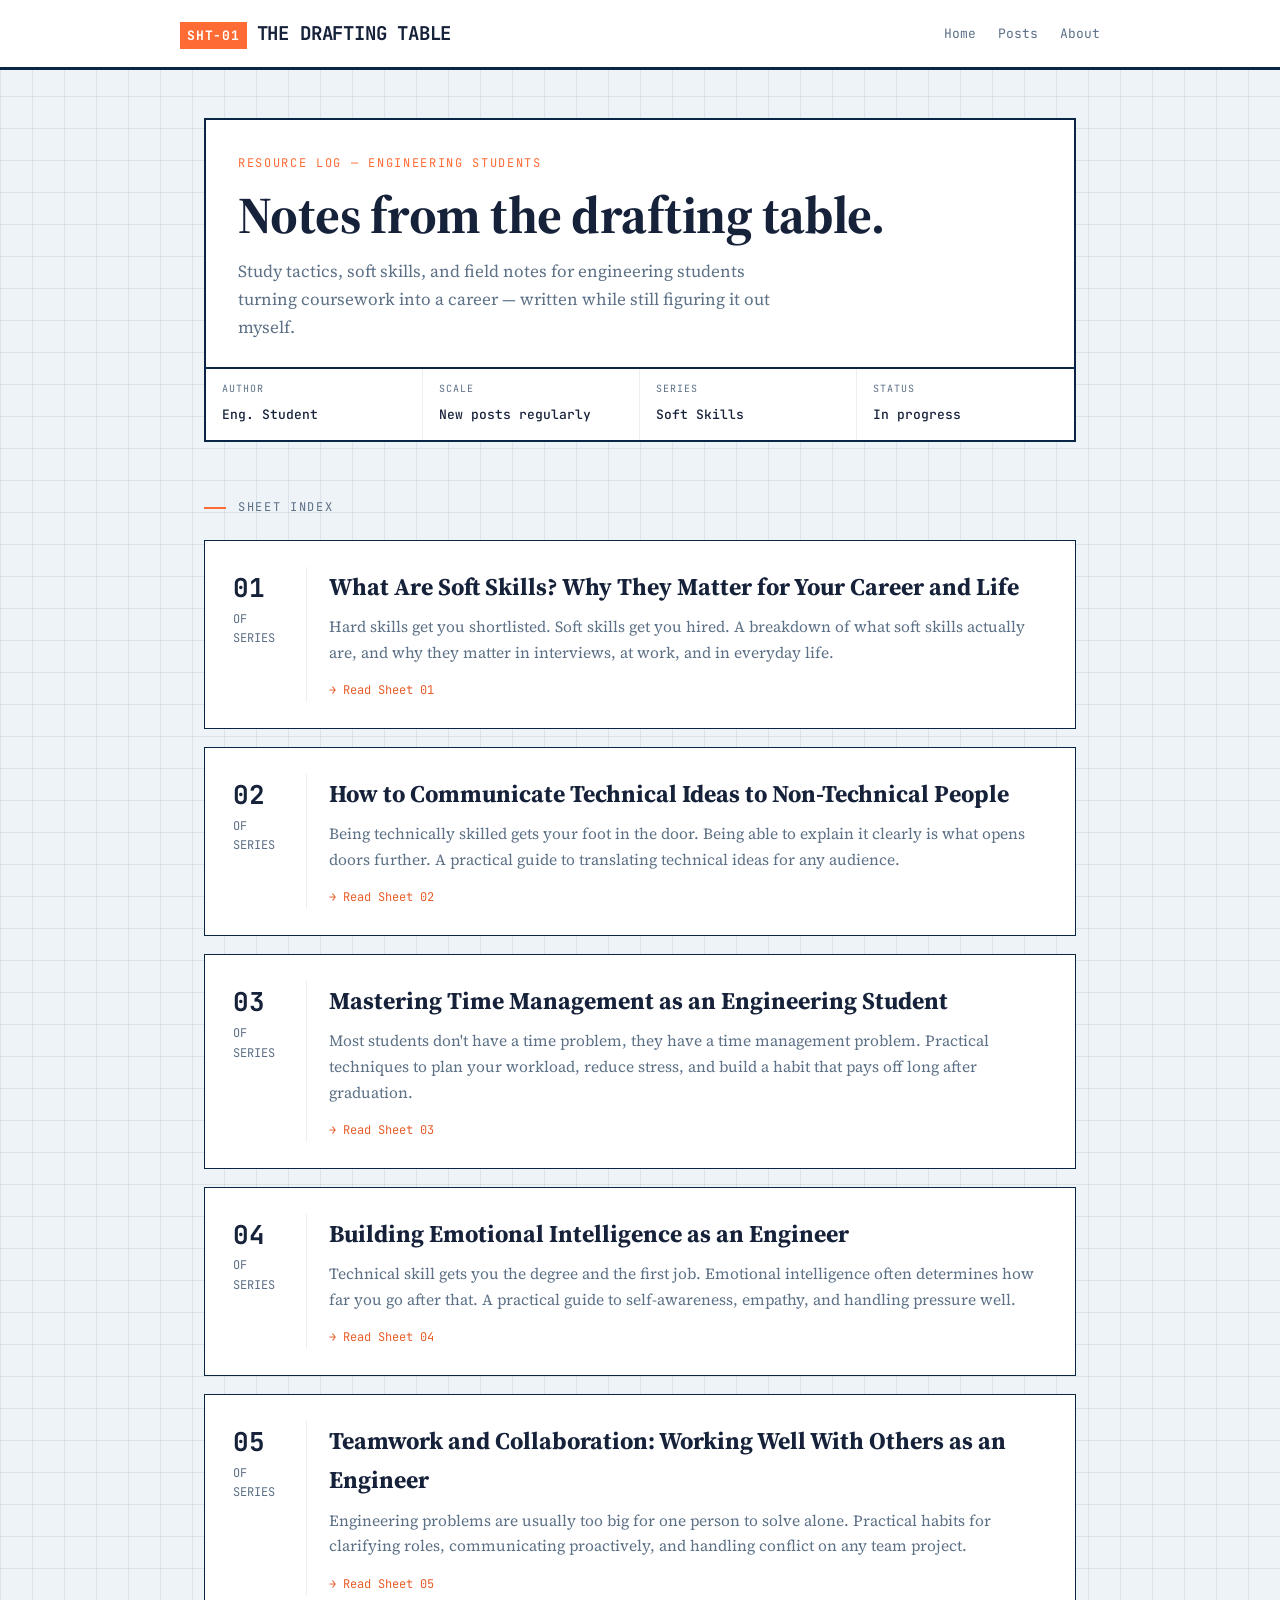
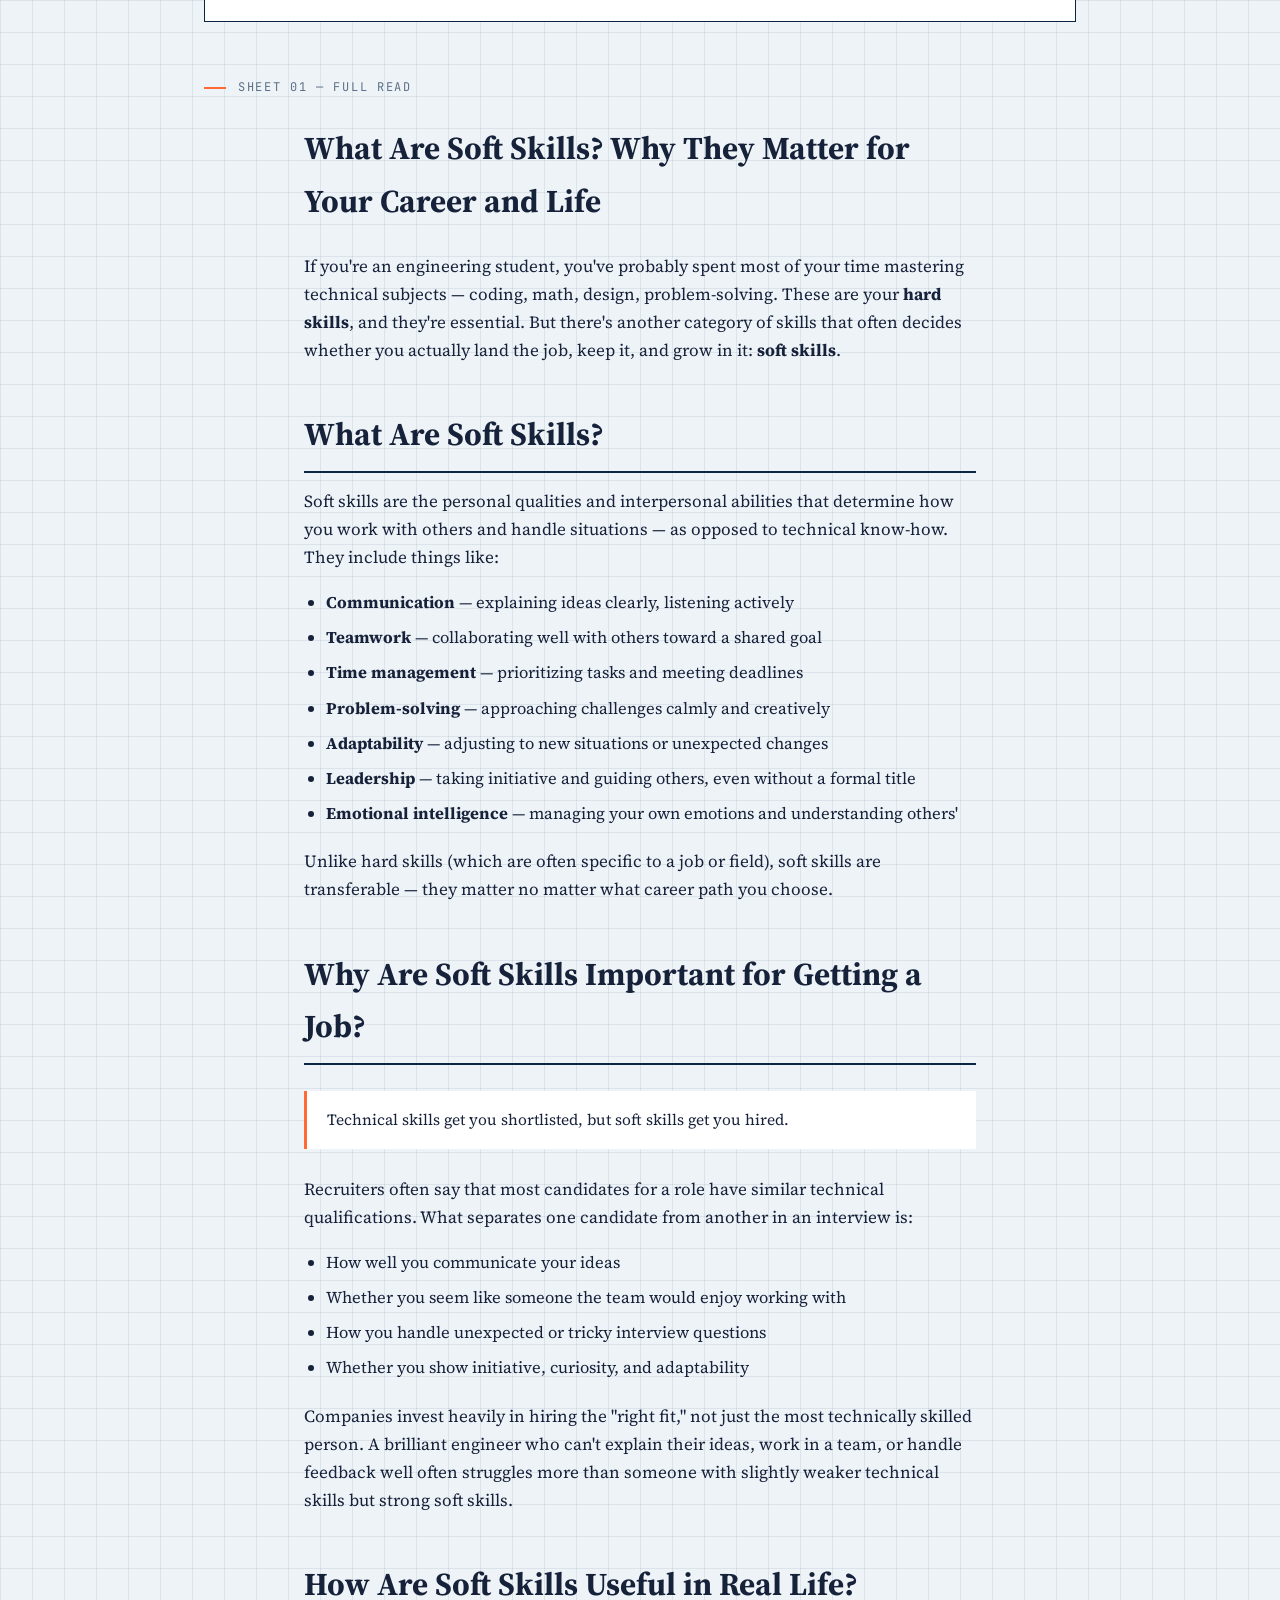
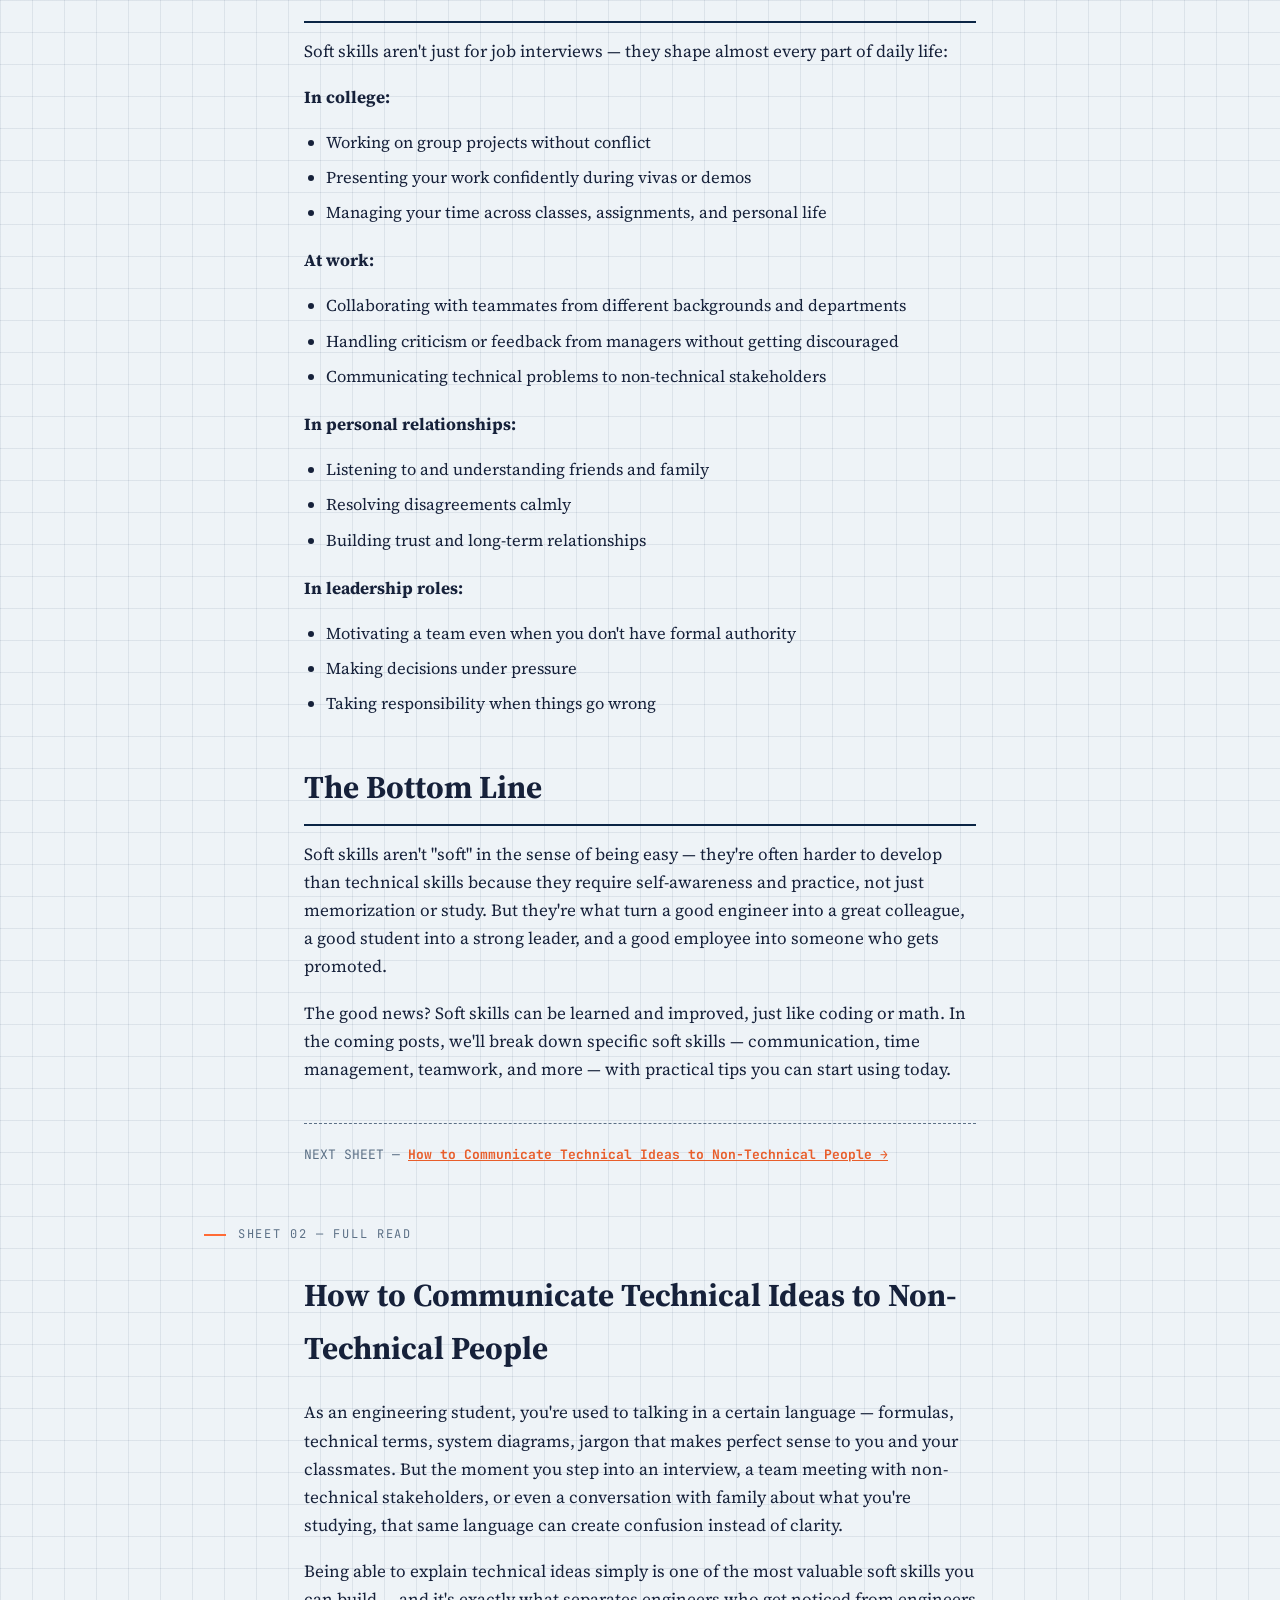
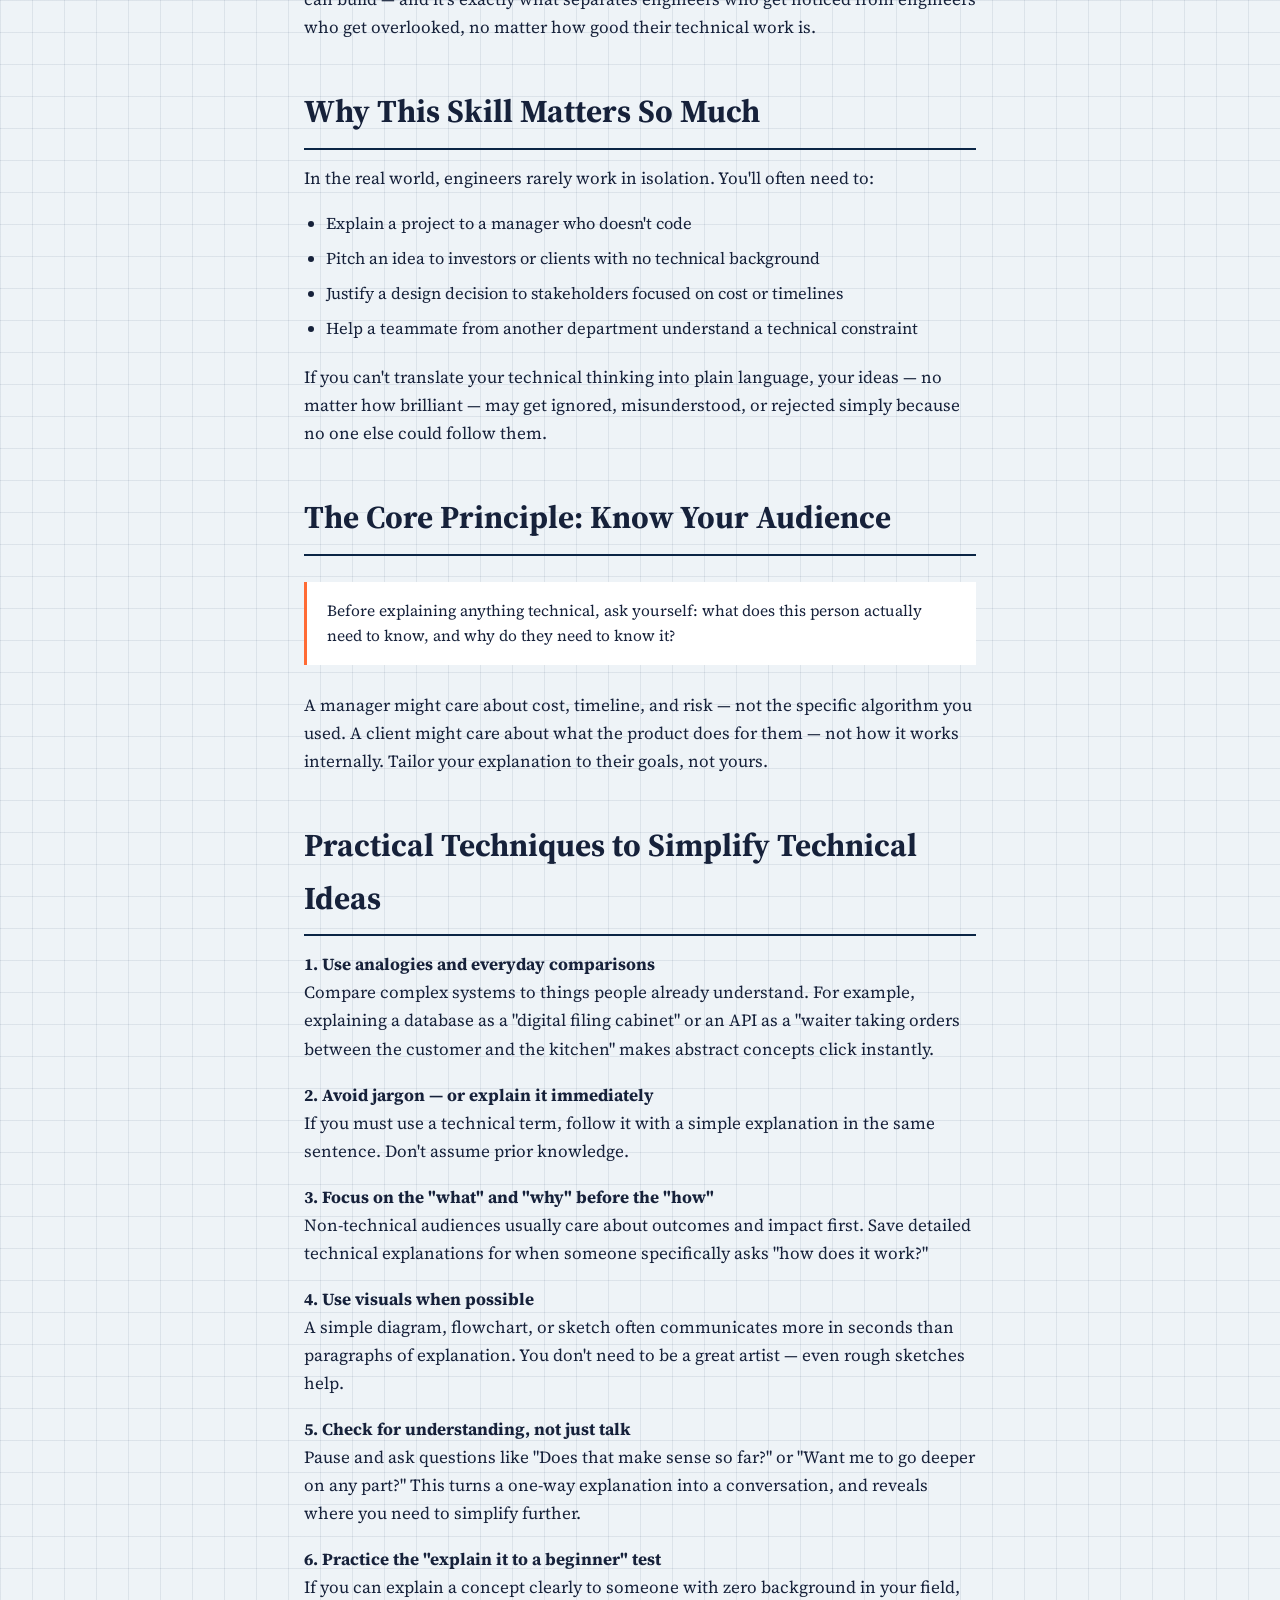
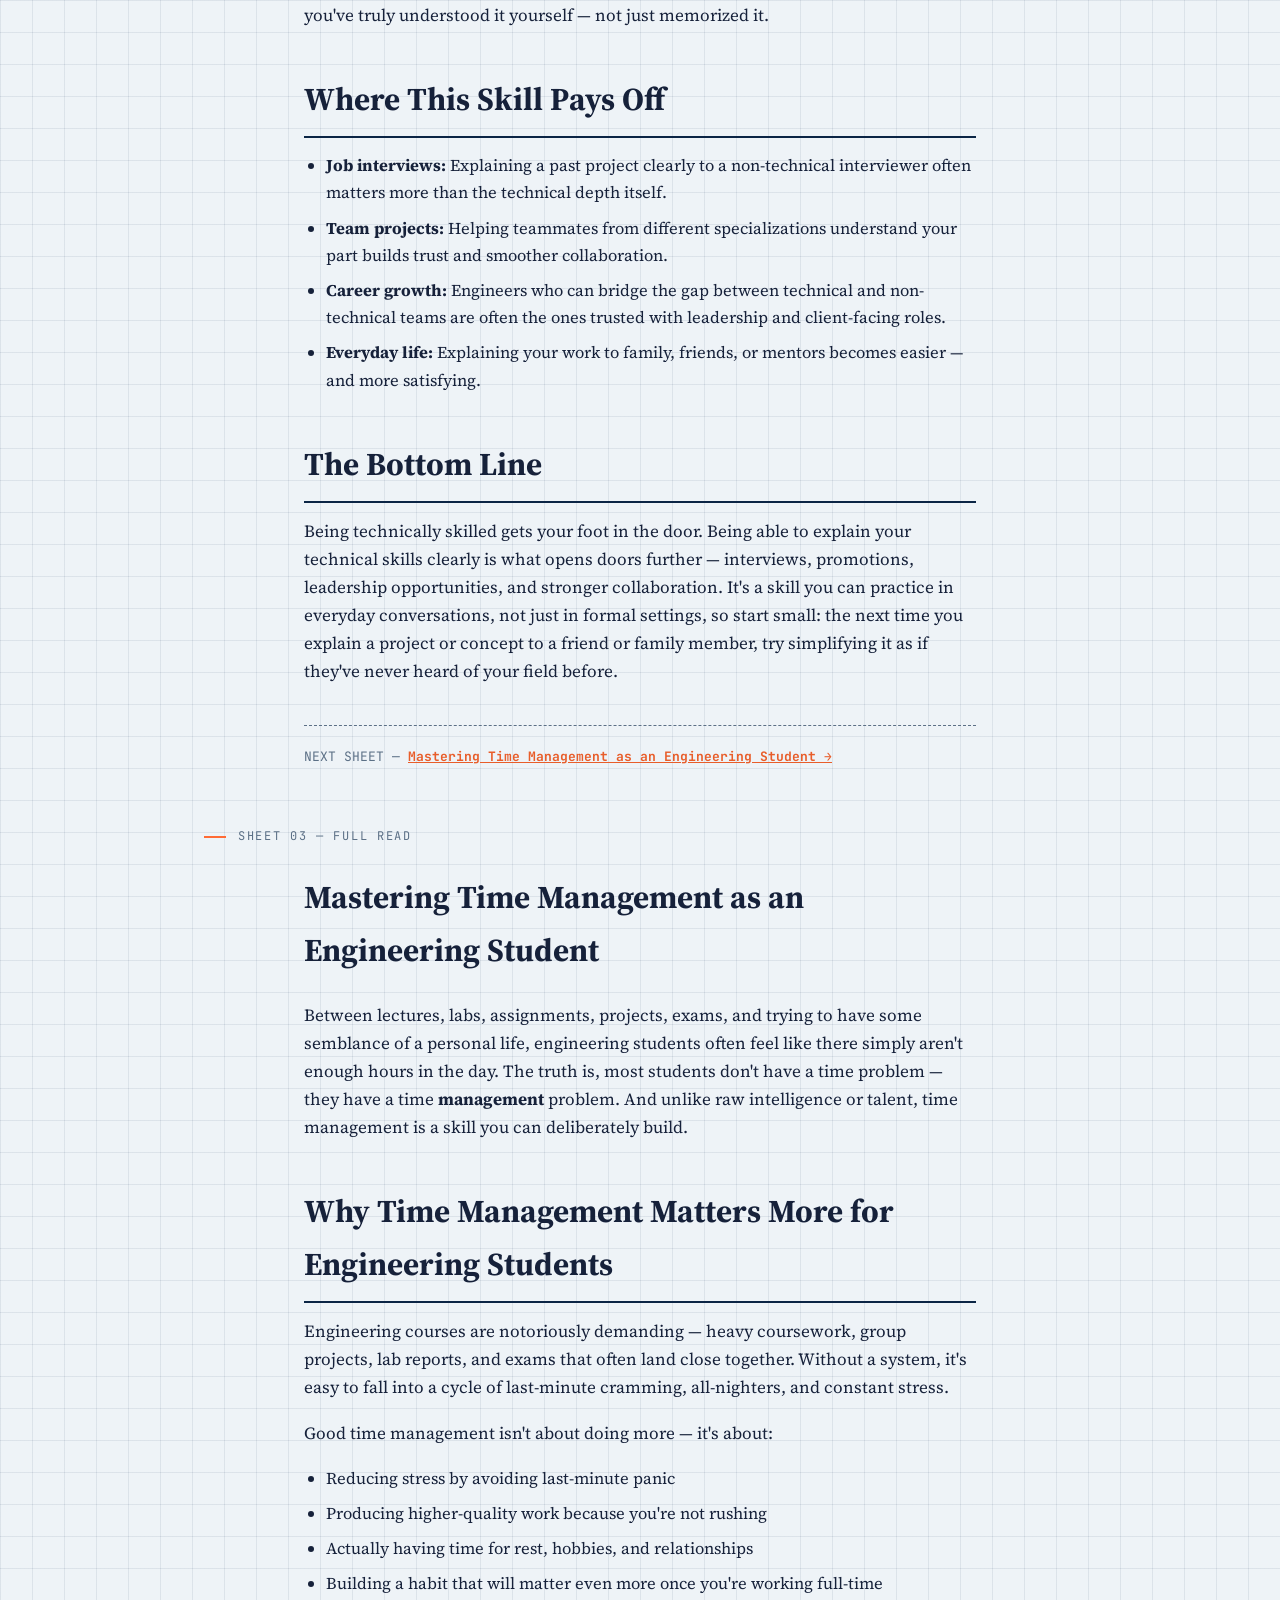
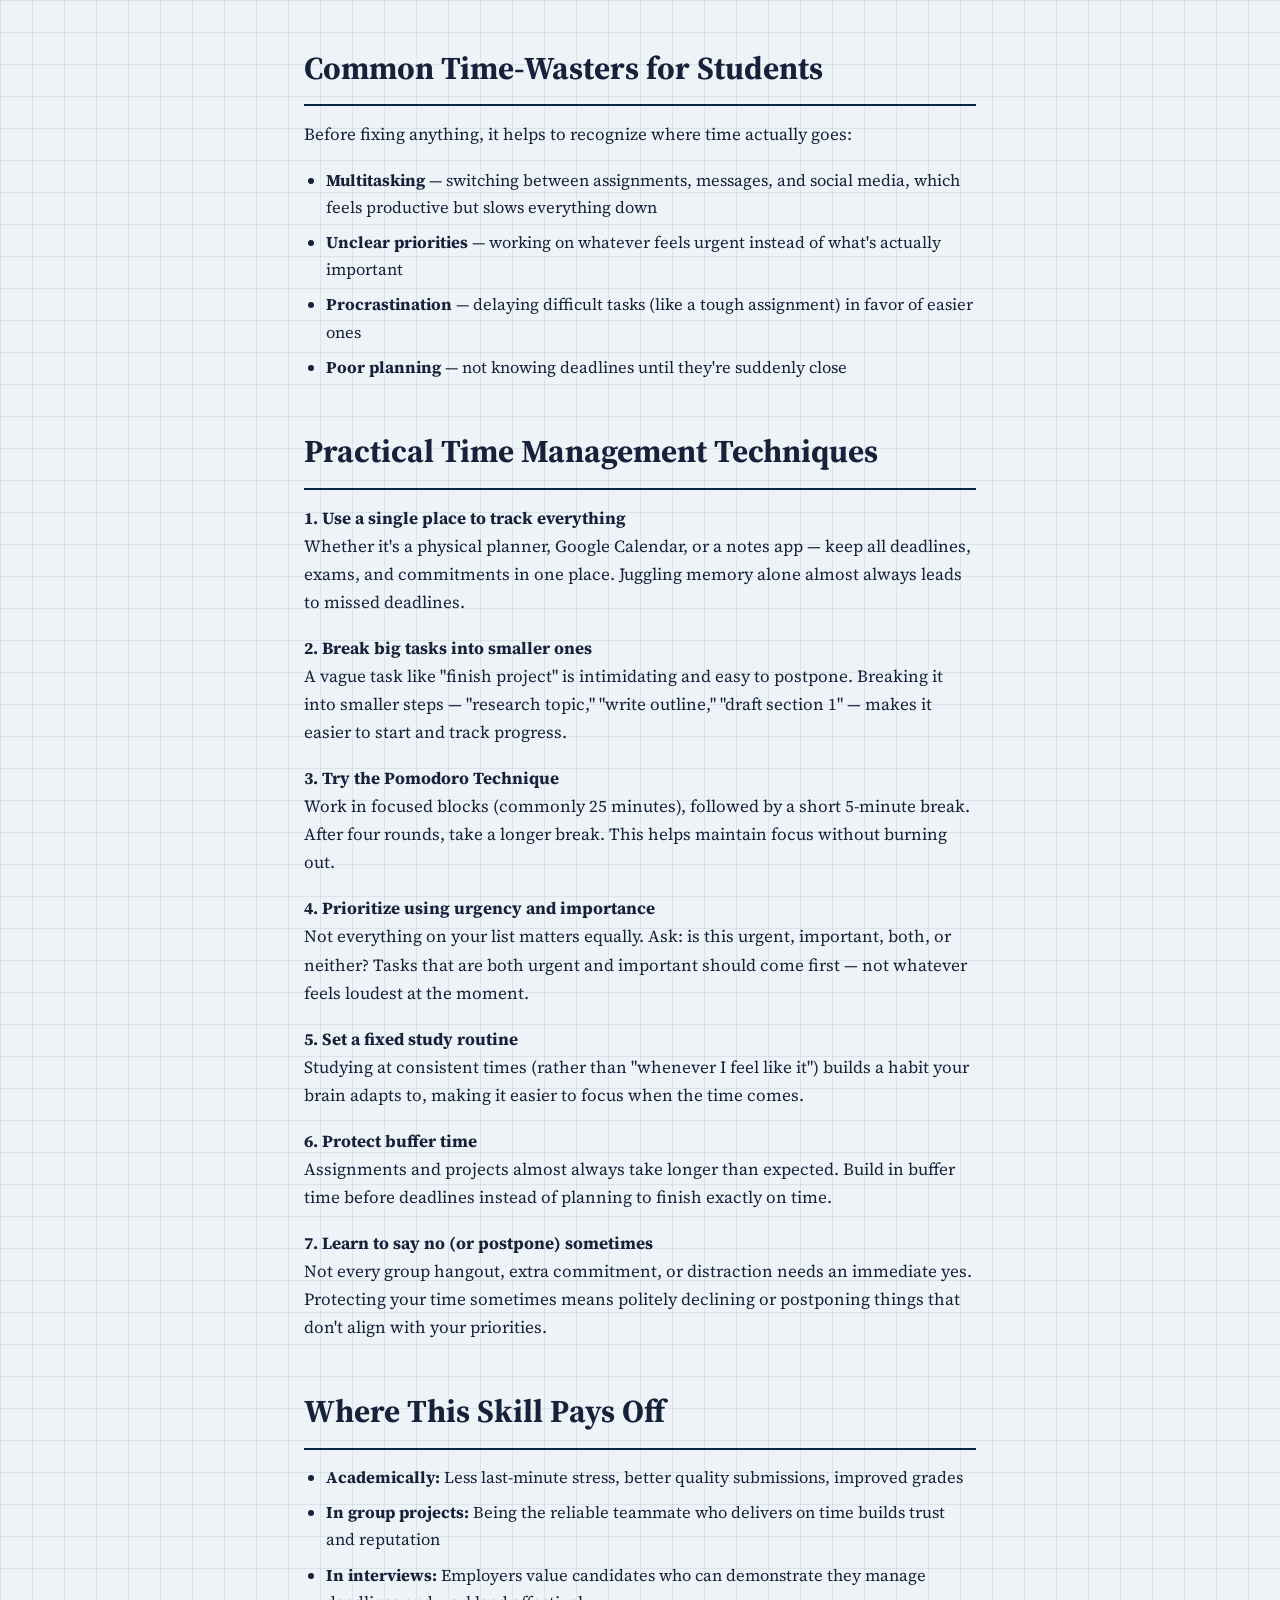
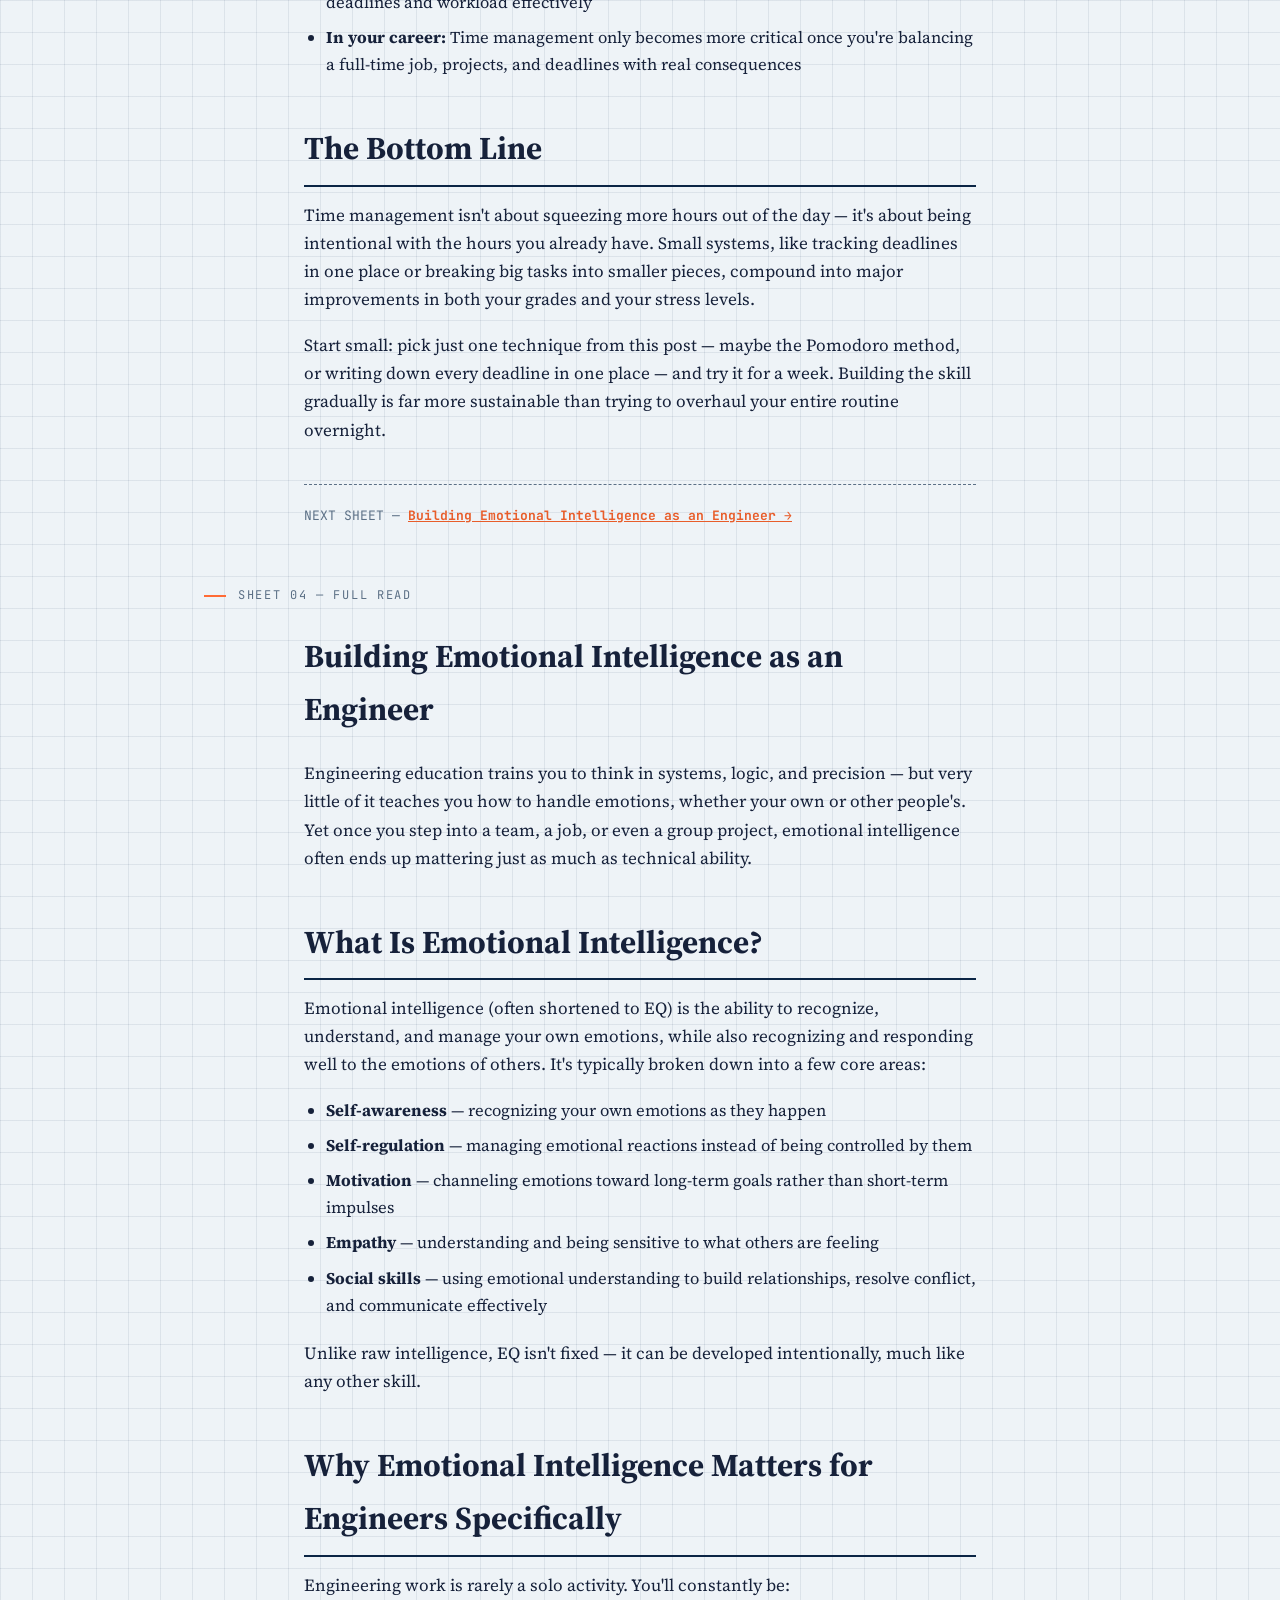
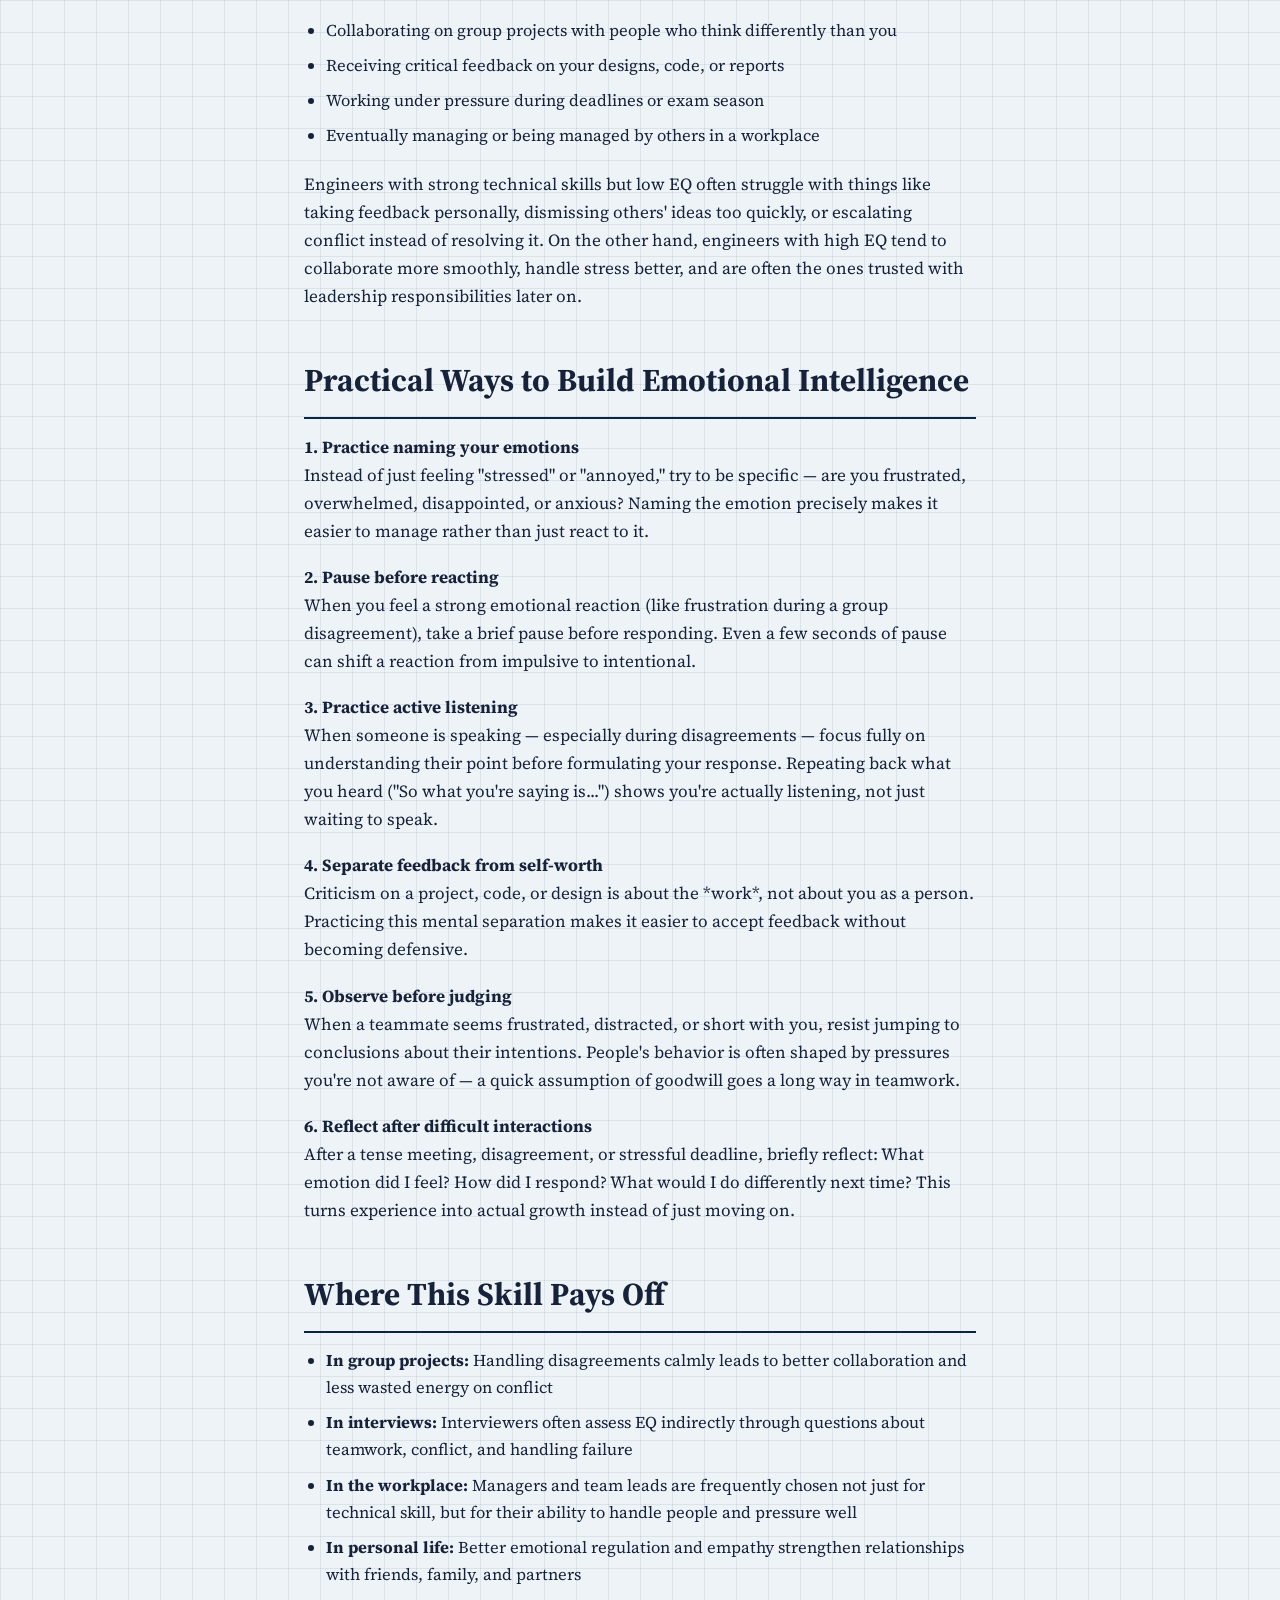
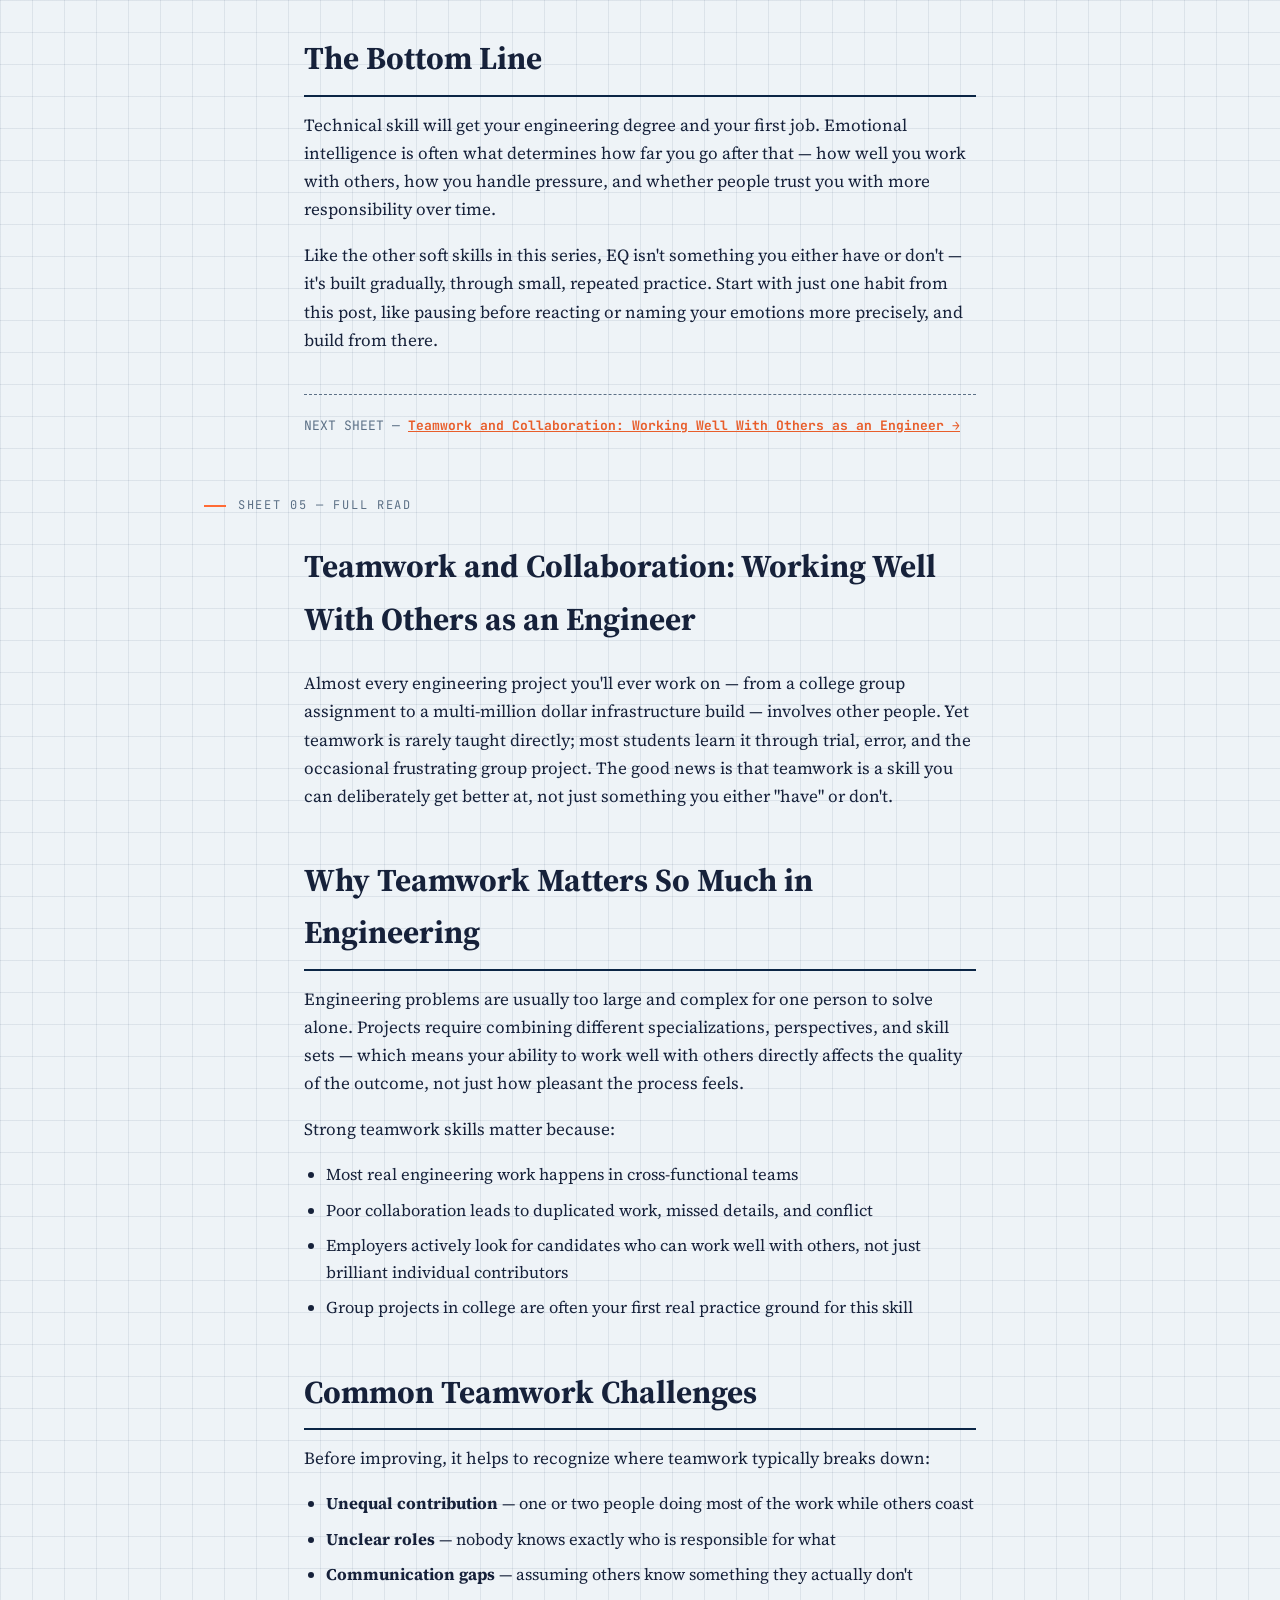
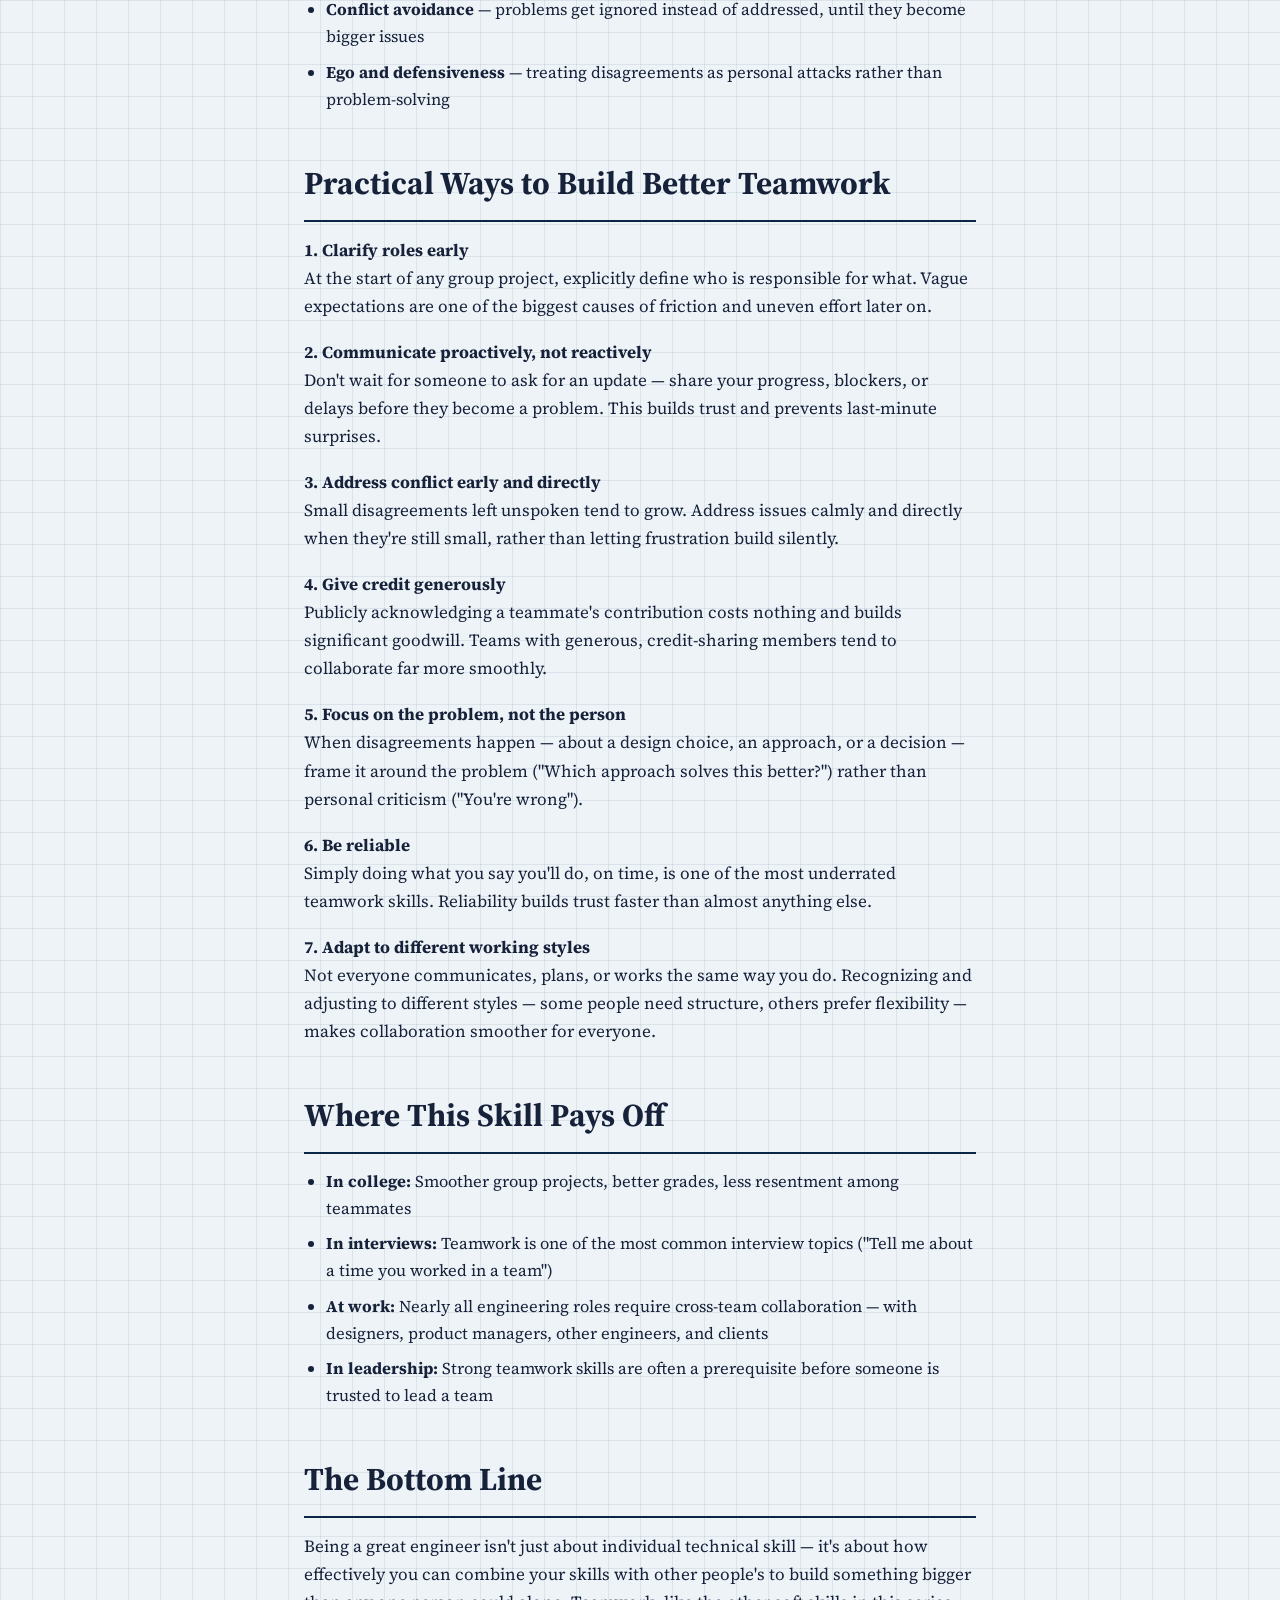
==== commit af678441: "post 5 - teamwork" ====
--- a/index.html
+++ b/index.html
@@ -189,6 +189,19 @@
   </a>
 </div>
 
+<div class="postcard">
+  <a href="#sheet-05" style="text-decoration:none;">
+    <div class="postcard-inner">
+      <div class="sheet-no"><b>05</b>OF SERIES</div>
+      <div>
+        <h3>Teamwork and Collaboration: Working Well With Others as an Engineer</h3>
+        <p>Engineering problems are usually too big for one person to solve alone. Practical habits for clarifying roles, communicating proactively, and handling conflict on any team project.</p>
+        <span class="read-tag">→ Read Sheet 05</span>
+      </div>
+    </div>
+  </a>
+</div>
+
 <div class="section-label" id="sheet-01"><div class="tick"></div><span>Sheet 01 — Full Read</span></div>
 
 <article>
@@ -415,7 +428,64 @@
   <p>Like the other soft skills in this series, EQ isn't something you either have or don't — it's built gradually, through small, repeated practice. Start with just one habit from this post, like pausing before reacting or naming your emotions more precisely, and build from there.</p>
 
   <hr>
-  <p class="next-up">This wraps up the first four posts in the soft skills series — more practical resources for engineering students coming soon.</p>
+  <p class="next-up">NEXT SHEET — <b><a href="#sheet-05">Teamwork and Collaboration: Working Well With Others as an Engineer →</a></b></p>
+</article>
+
+<div class="section-label" id="sheet-05"><div class="tick"></div><span>Sheet 05 — Full Read</span></div>
+
+<article>
+  <h2 style="border:none; margin-top:0;">Teamwork and Collaboration: Working Well With Others as an Engineer</h2>
+  <p>Almost every engineering project you'll ever work on — from a college group assignment to a multi-million dollar infrastructure build — involves other people. Yet teamwork is rarely taught directly; most students learn it through trial, error, and the occasional frustrating group project. The good news is that teamwork is a skill you can deliberately get better at, not just something you either "have" or don't.</p>
+
+  <h2>Why Teamwork Matters So Much in Engineering</h2>
+  <p>Engineering problems are usually too large and complex for one person to solve alone. Projects require combining different specializations, perspectives, and skill sets — which means your ability to work well with others directly affects the quality of the outcome, not just how pleasant the process feels.</p>
+  <p>Strong teamwork skills matter because:</p>
+  <ul>
+    <li>Most real engineering work happens in cross-functional teams</li>
+    <li>Poor collaboration leads to duplicated work, missed details, and conflict</li>
+    <li>Employers actively look for candidates who can work well with others, not just brilliant individual contributors</li>
+    <li>Group projects in college are often your first real practice ground for this skill</li>
+  </ul>
+
+  <h2>Common Teamwork Challenges</h2>
+  <p>Before improving, it helps to recognize where teamwork typically breaks down:</p>
+  <ul>
+    <li><strong>Unequal contribution</strong> — one or two people doing most of the work while others coast</li>
+    <li><strong>Unclear roles</strong> — nobody knows exactly who is responsible for what</li>
+    <li><strong>Communication gaps</strong> — assuming others know something they actually don't</li>
+    <li><strong>Conflict avoidance</strong> — problems get ignored instead of addressed, until they become bigger issues</li>
+    <li><strong>Ego and defensiveness</strong> — treating disagreements as personal attacks rather than problem-solving</li>
+  </ul>
+
+  <h2>Practical Ways to Build Better Teamwork</h2>
+  <p><strong>1. Clarify roles early</strong><br>
+  At the start of any group project, explicitly define who is responsible for what. Vague expectations are one of the biggest causes of friction and uneven effort later on.</p>
+  <p><strong>2. Communicate proactively, not reactively</strong><br>
+  Don't wait for someone to ask for an update — share your progress, blockers, or delays before they become a problem. This builds trust and prevents last-minute surprises.</p>
+  <p><strong>3. Address conflict early and directly</strong><br>
+  Small disagreements left unspoken tend to grow. Address issues calmly and directly when they're still small, rather than letting frustration build silently.</p>
+  <p><strong>4. Give credit generously</strong><br>
+  Publicly acknowledging a teammate's contribution costs nothing and builds significant goodwill. Teams with generous, credit-sharing members tend to collaborate far more smoothly.</p>
+  <p><strong>5. Focus on the problem, not the person</strong><br>
+  When disagreements happen — about a design choice, an approach, or a decision — frame it around the problem ("Which approach solves this better?") rather than personal criticism ("You're wrong").</p>
+  <p><strong>6. Be reliable</strong><br>
+  Simply doing what you say you'll do, on time, is one of the most underrated teamwork skills. Reliability builds trust faster than almost anything else.</p>
+  <p><strong>7. Adapt to different working styles</strong><br>
+  Not everyone communicates, plans, or works the same way you do. Recognizing and adjusting to different styles — some people need structure, others prefer flexibility — makes collaboration smoother for everyone.</p>
+
+  <h2>Where This Skill Pays Off</h2>
+  <ul>
+    <li><strong>In college:</strong> Smoother group projects, better grades, less resentment among teammates</li>
+    <li><strong>In interviews:</strong> Teamwork is one of the most common interview topics ("Tell me about a time you worked in a team")</li>
+    <li><strong>At work:</strong> Nearly all engineering roles require cross-team collaboration — with designers, product managers, other engineers, and clients</li>
+    <li><strong>In leadership:</strong> Strong teamwork skills are often a prerequisite before someone is trusted to lead a team</li>
+  </ul>
+
+  <h2>The Bottom Line</h2>
+  <p>Being a great engineer isn't just about individual technical skill — it's about how effectively you can combine your skills with other people's to build something bigger than any one person could alone. Teamwork, like the other soft skills in this series, improves with intentional practice: clarifying roles, communicating proactively, and handling conflict directly are all habits you can start building in your very next group project.</p>
+
+  <hr>
+  <p class="next-up">More resources for engineering students coming soon.</p>
   <p class="next-up"><a href="#top">← Back to top</a></p>
 </article>
 
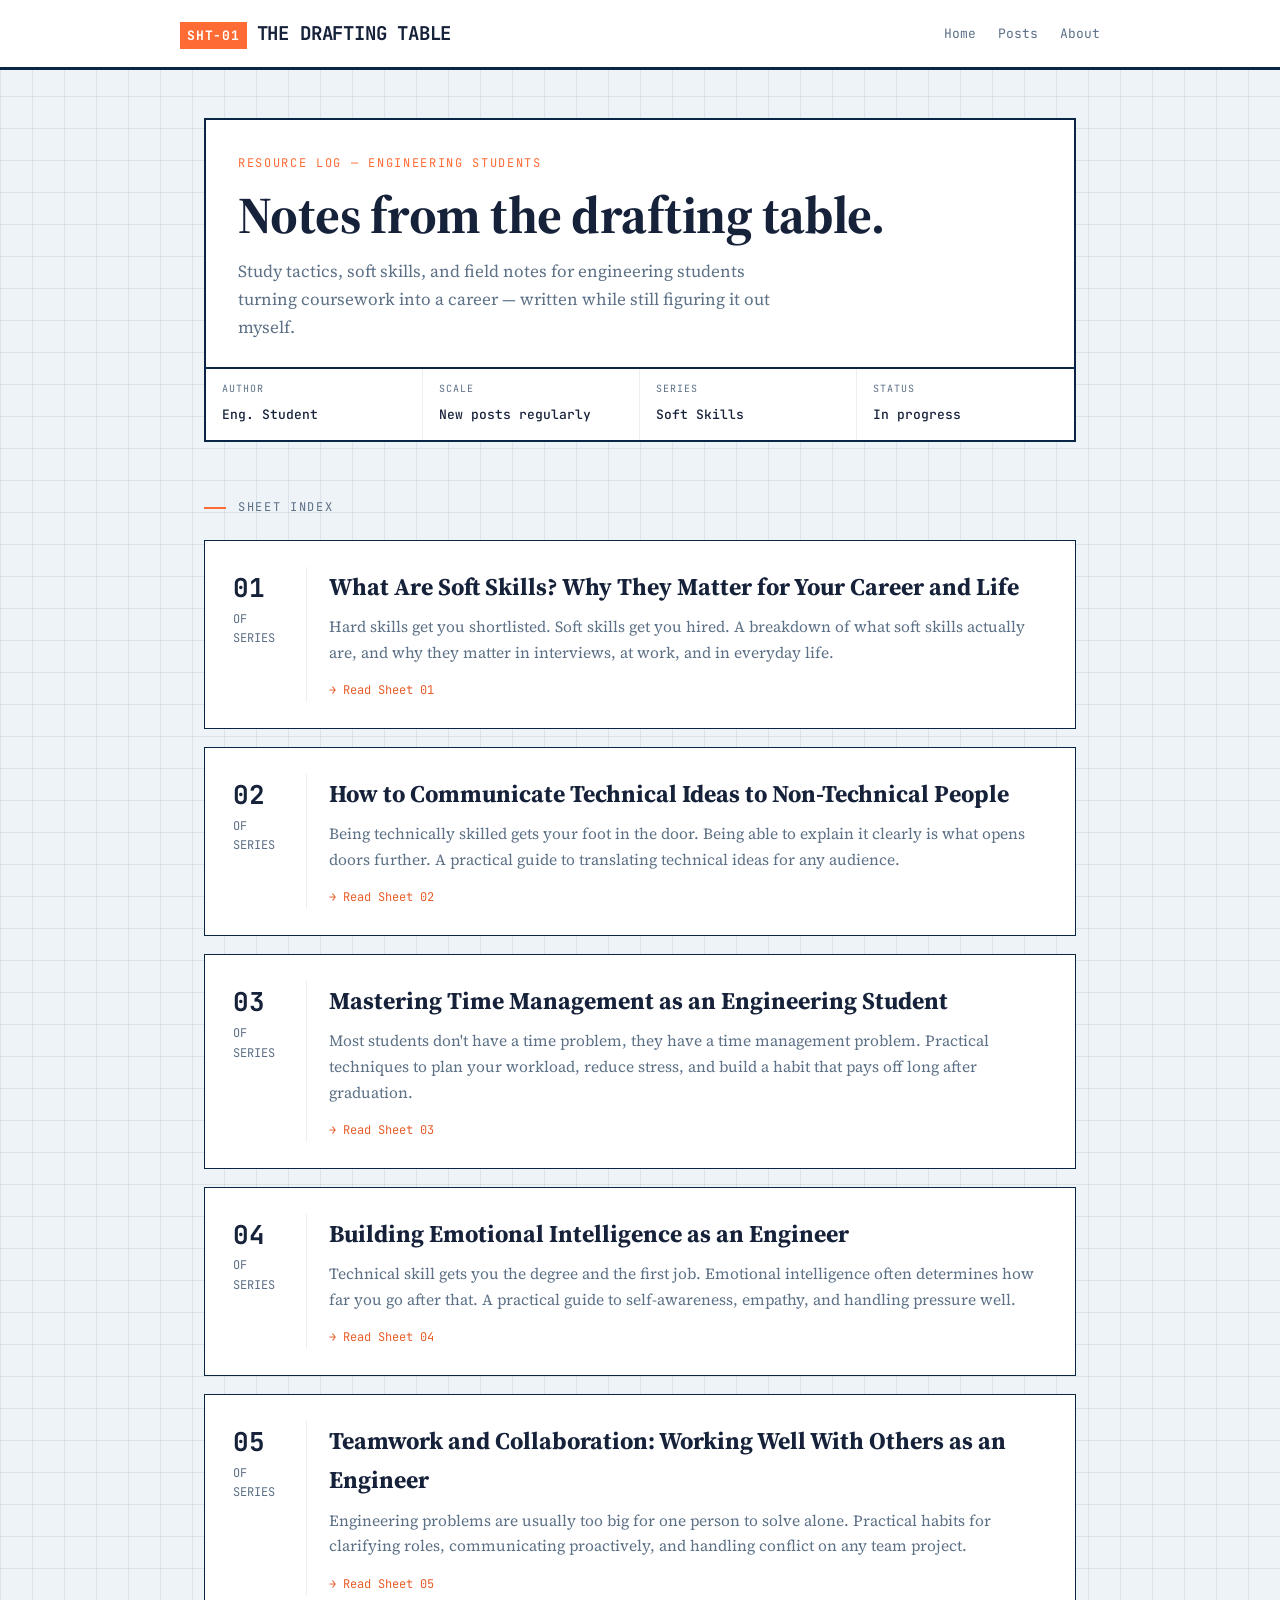
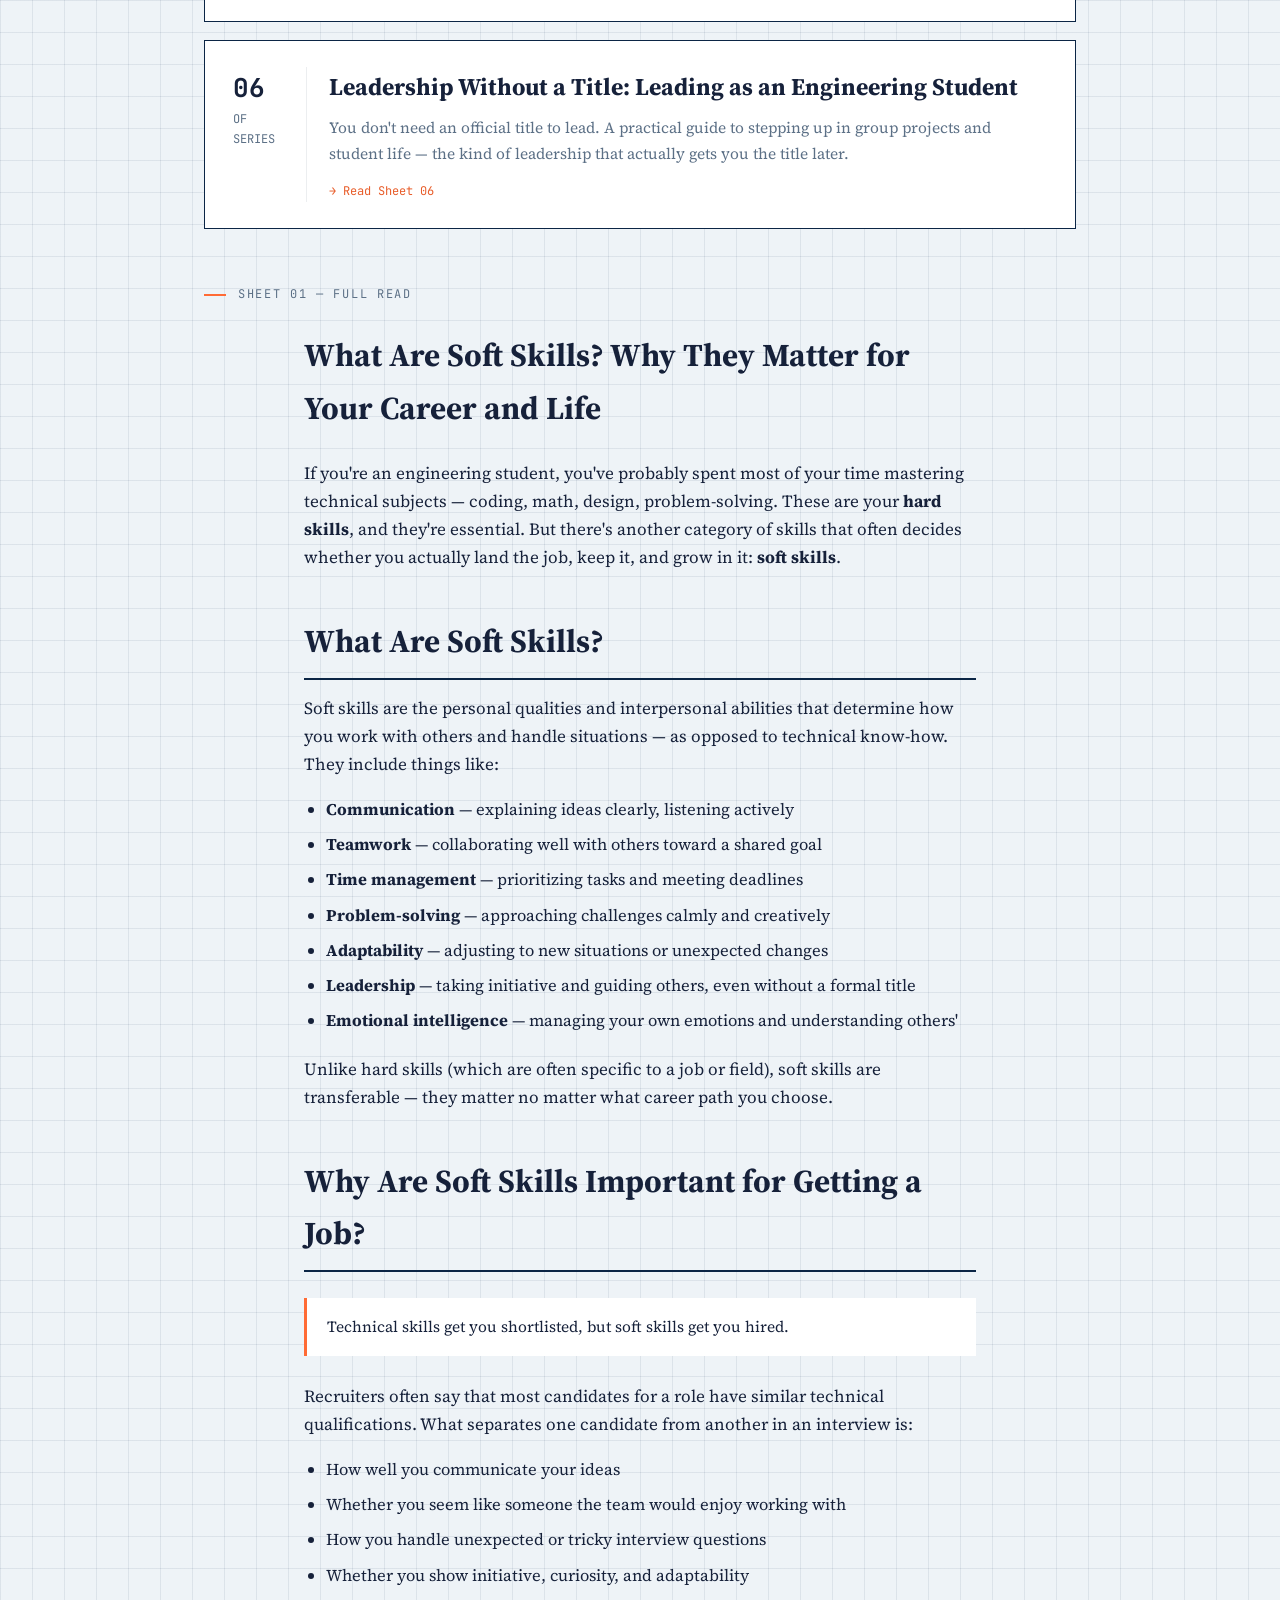
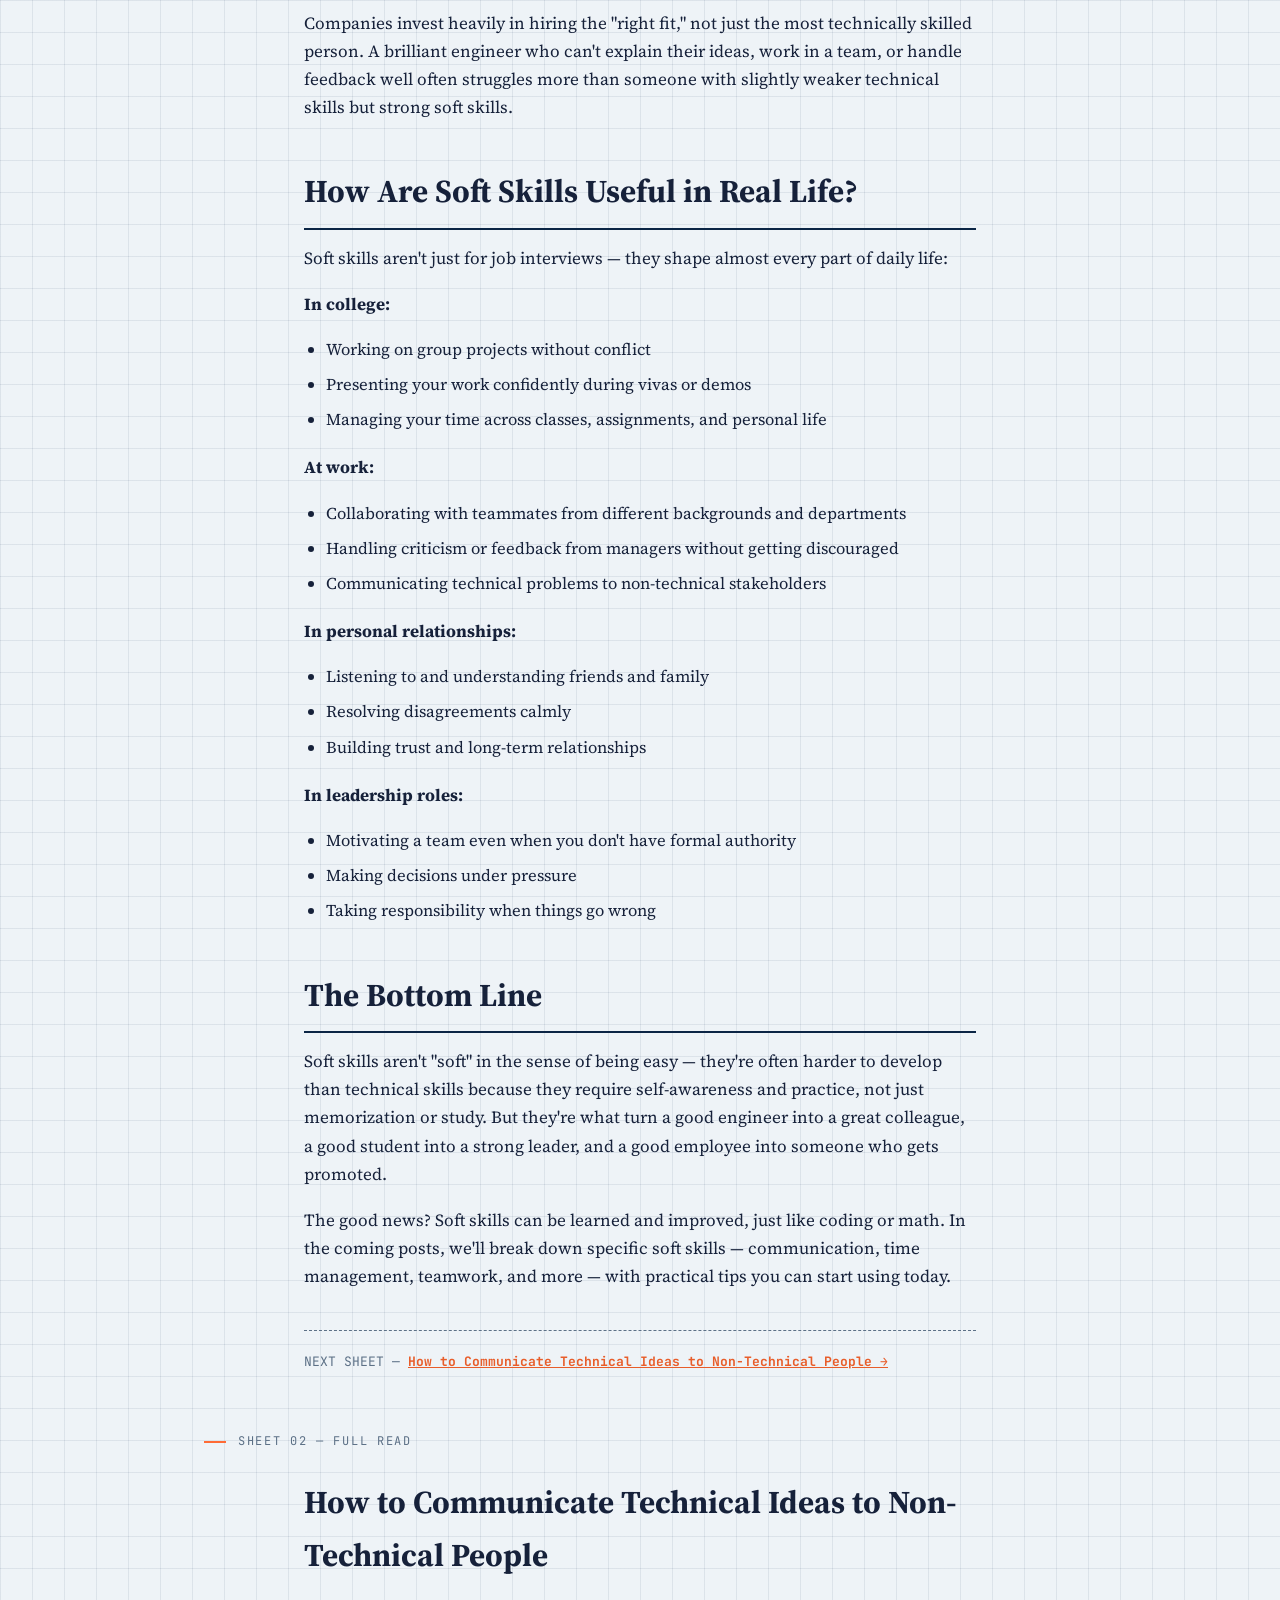
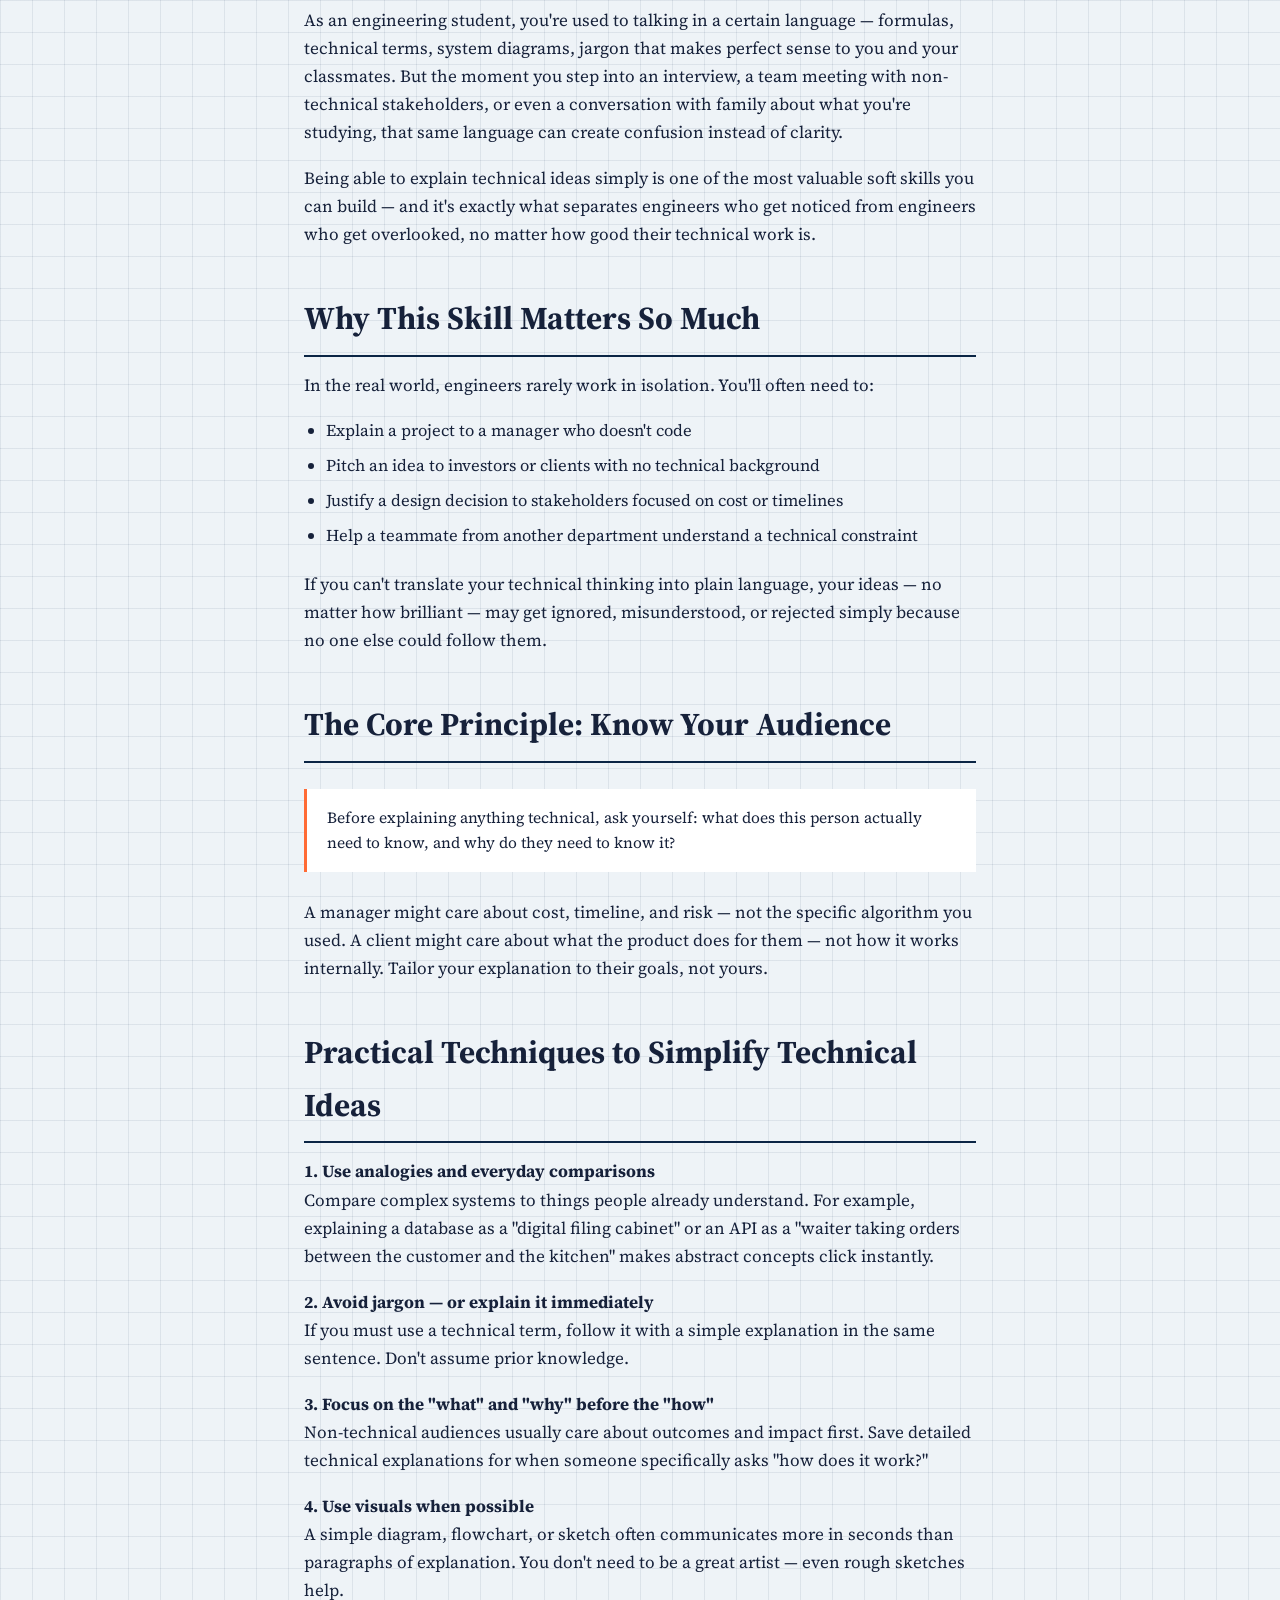
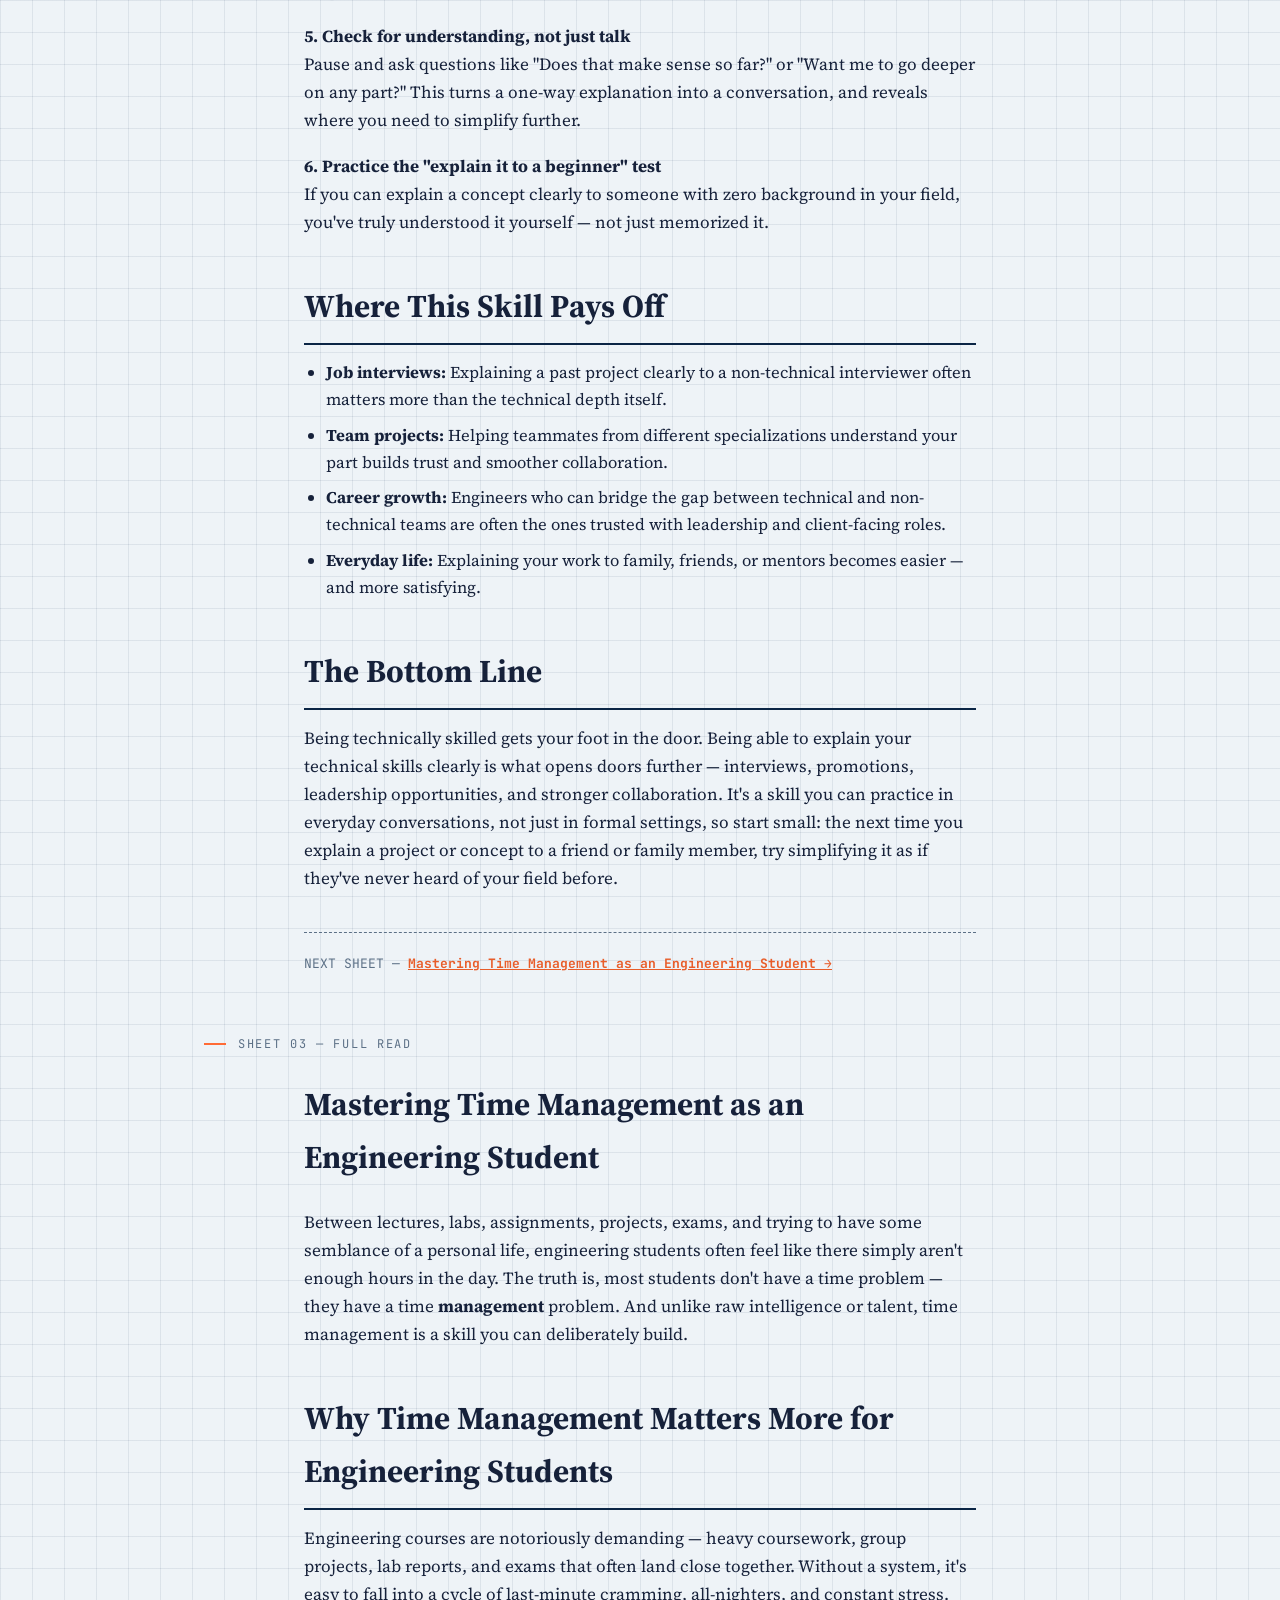
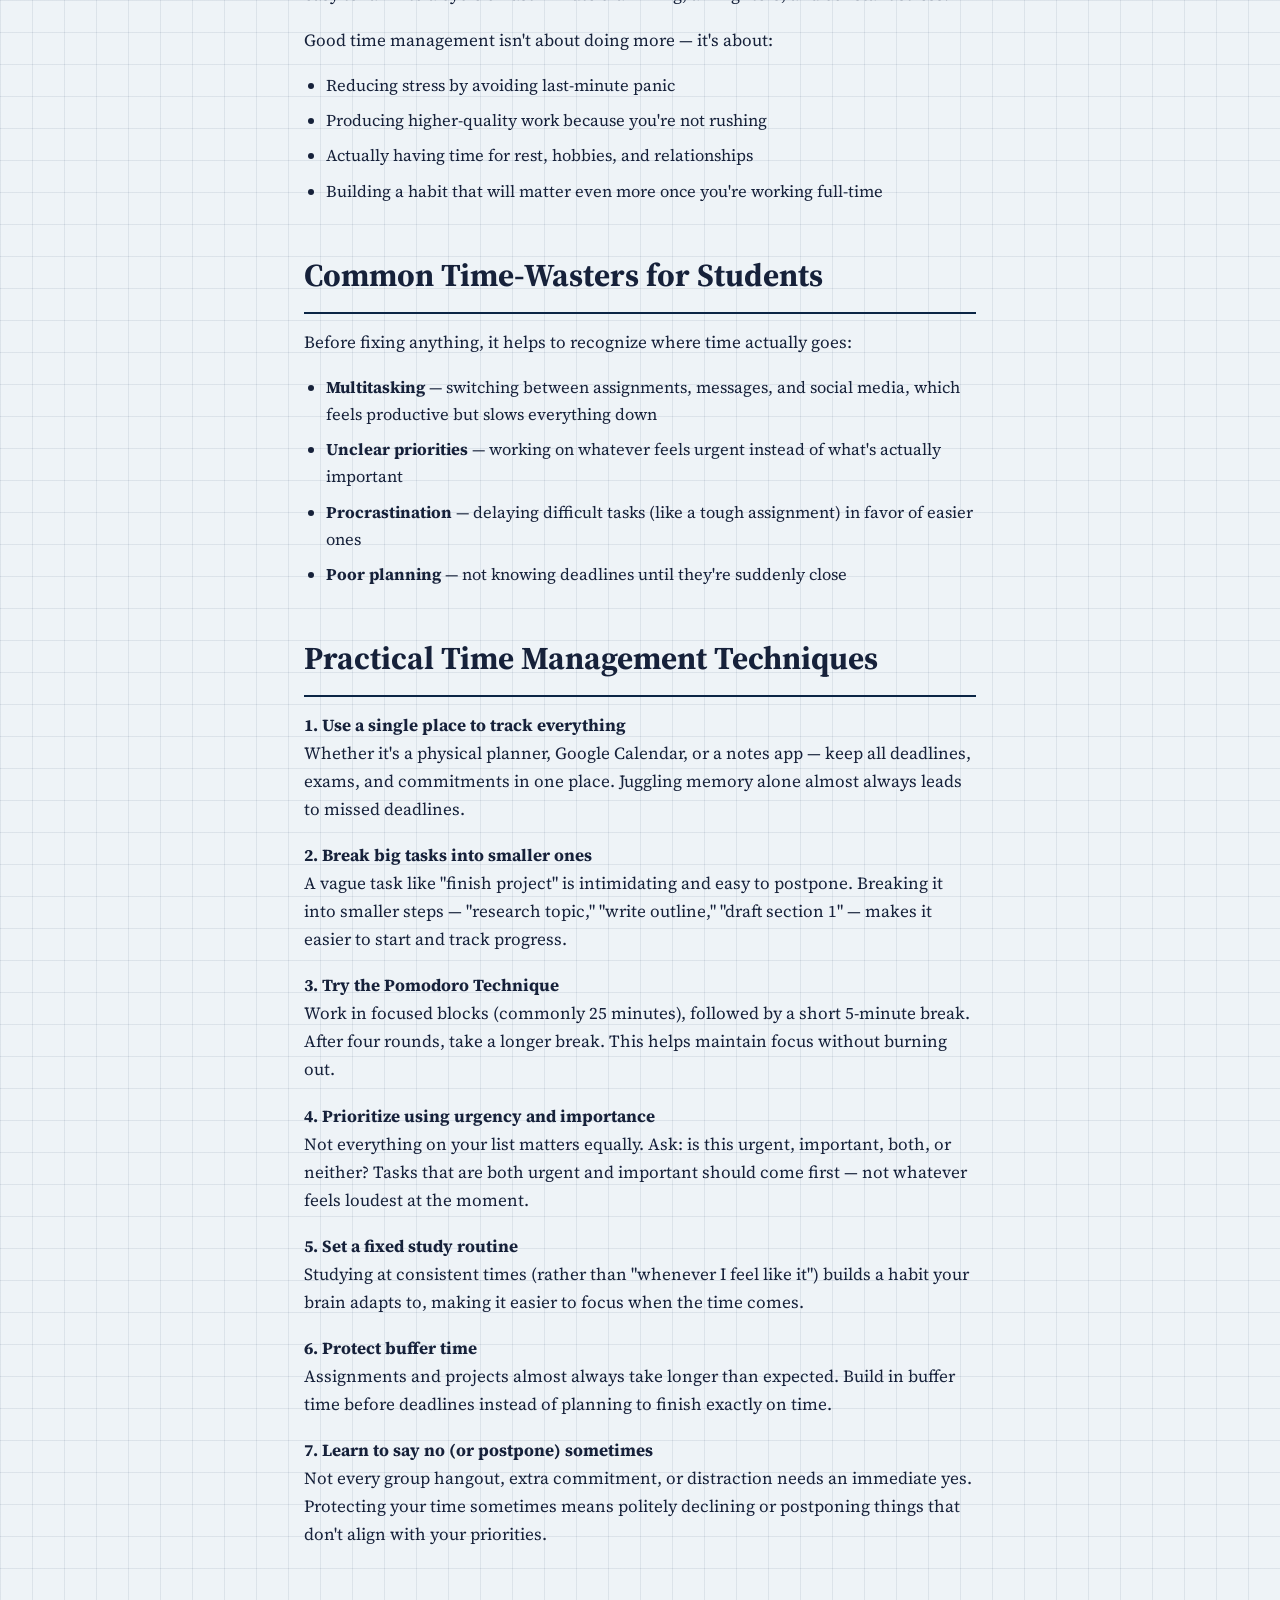
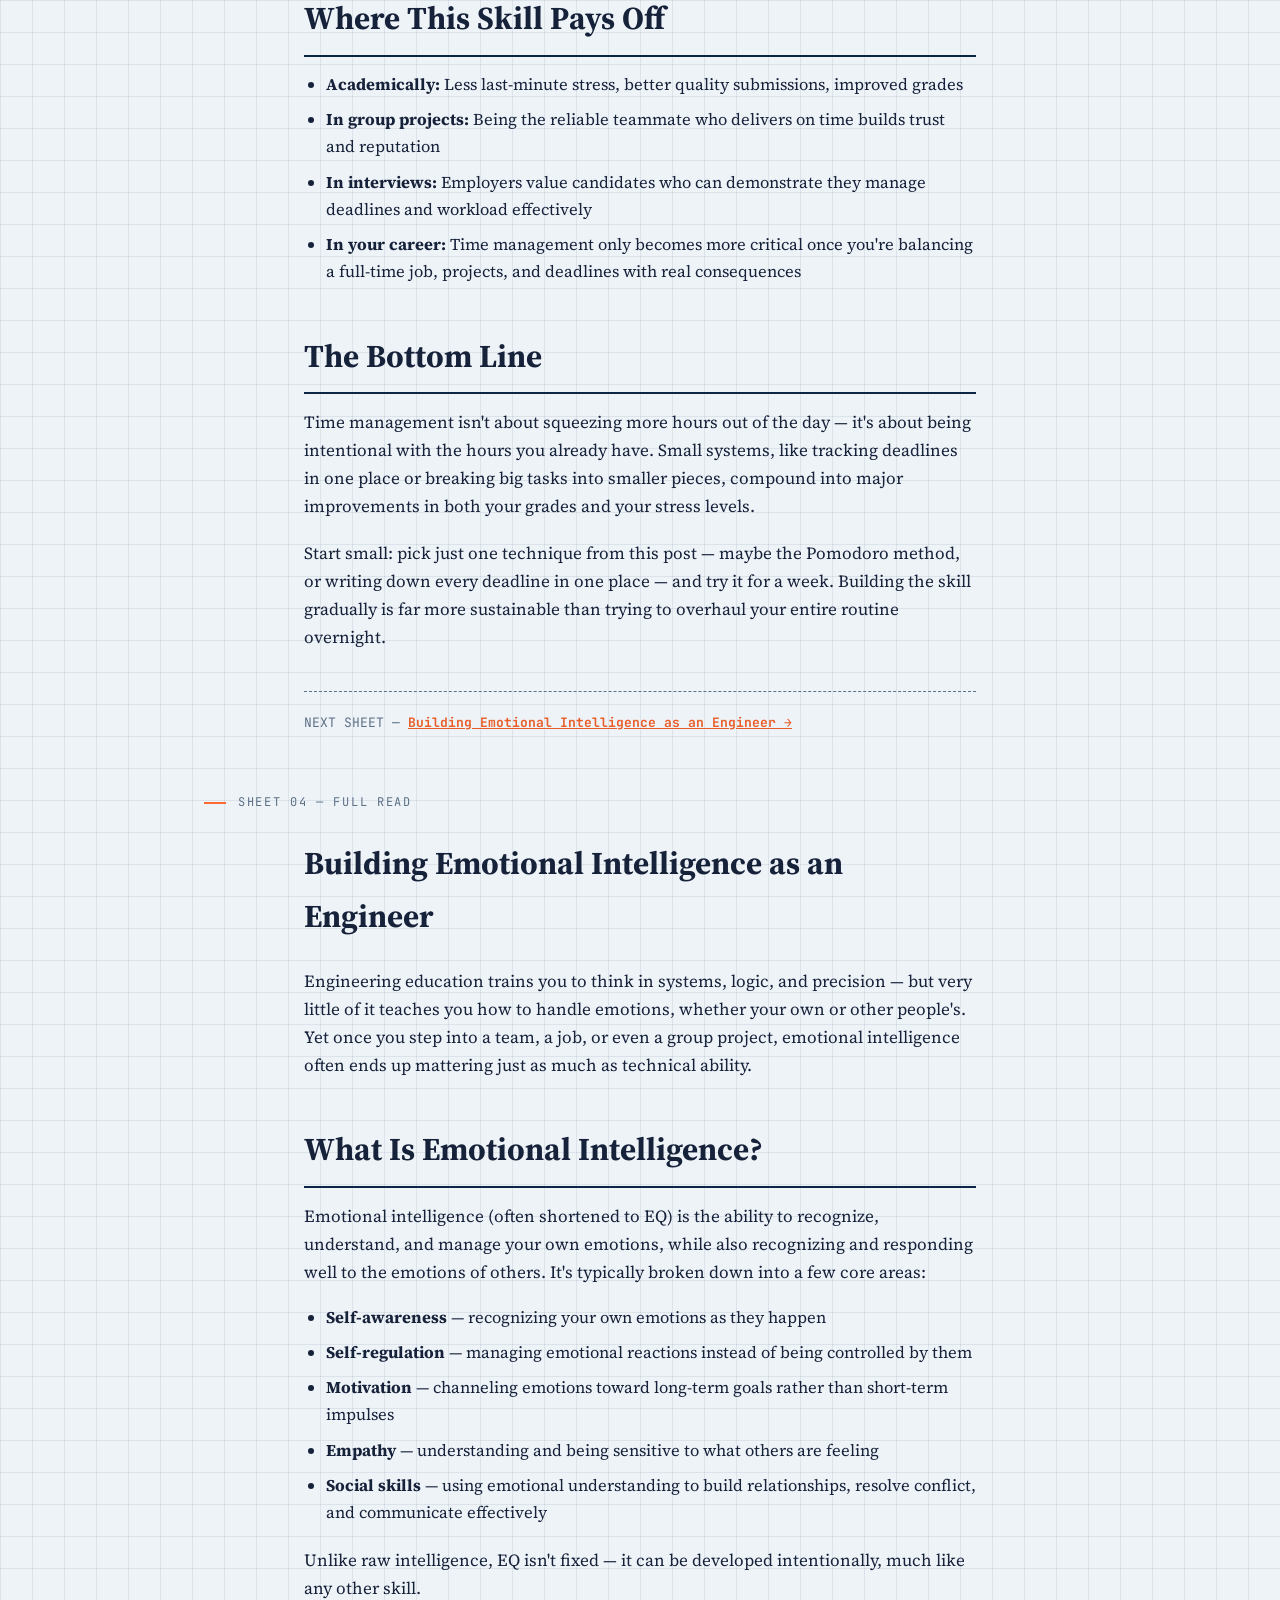
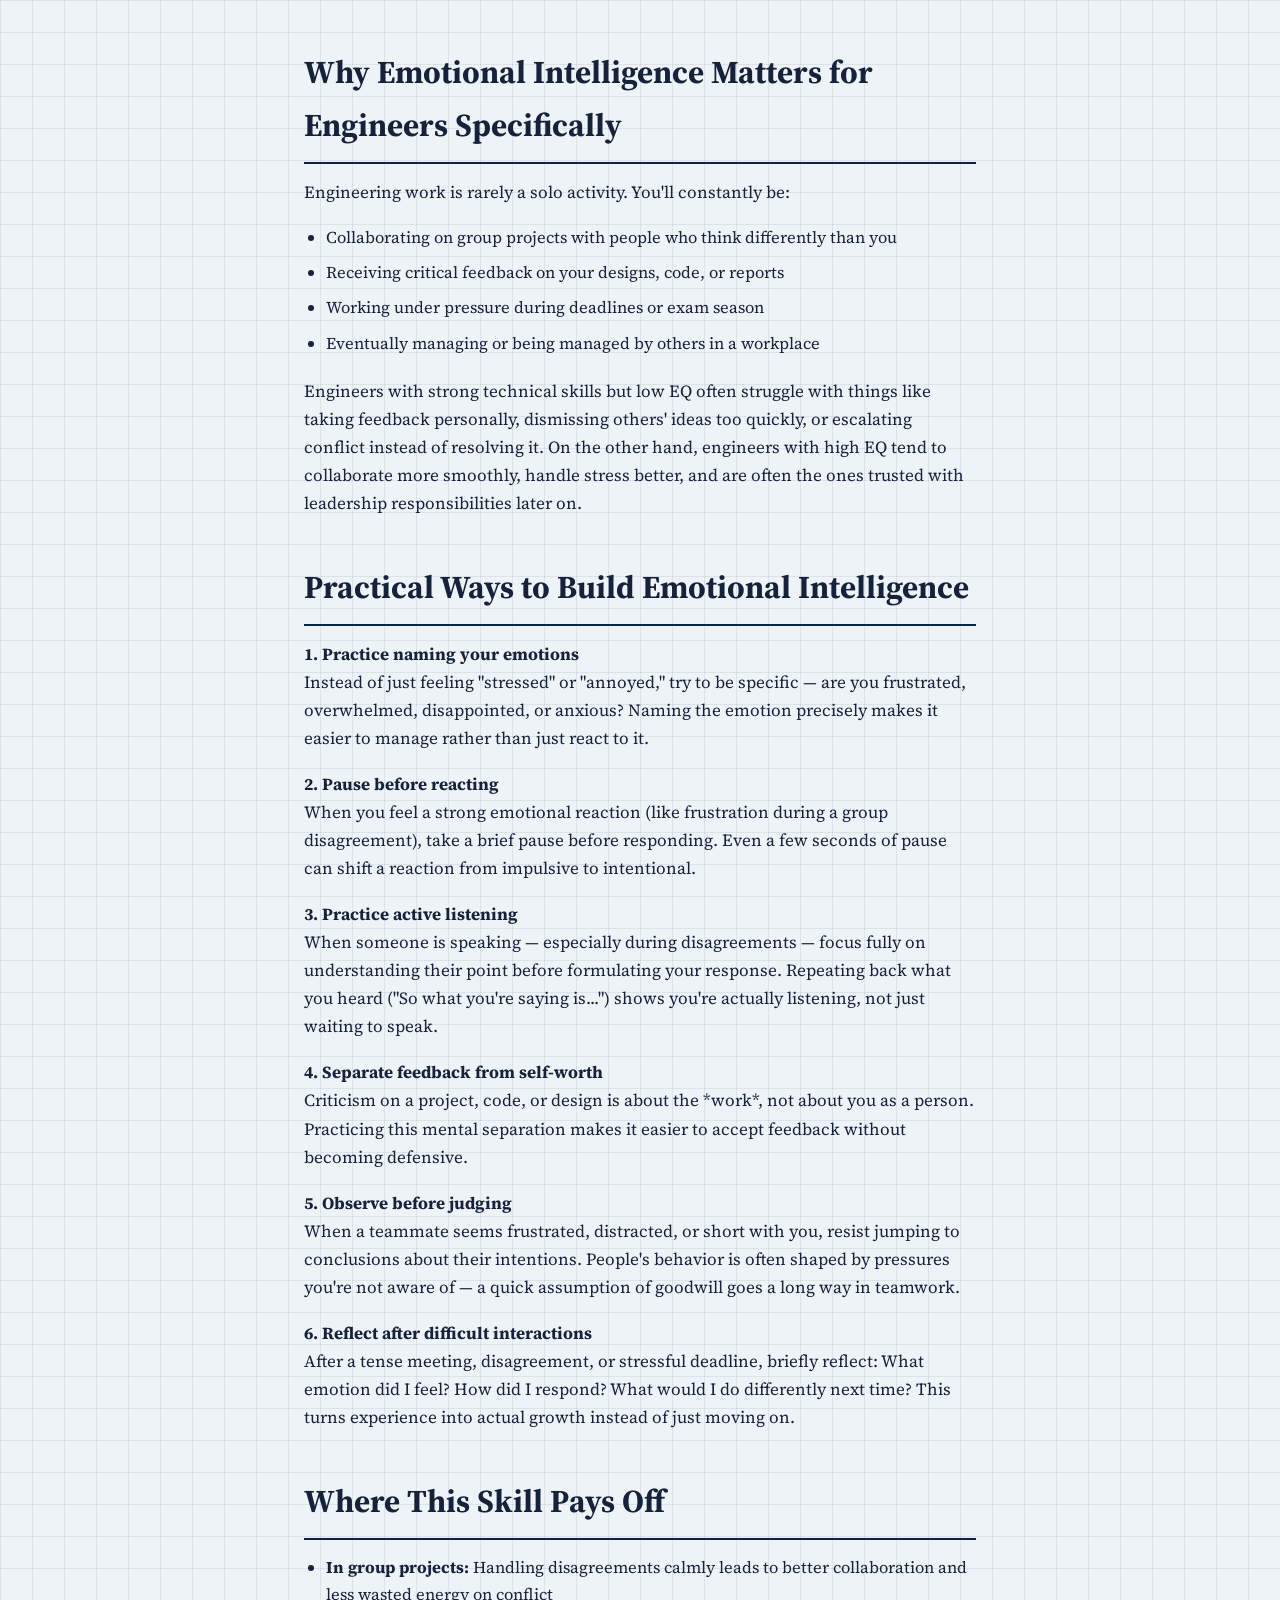
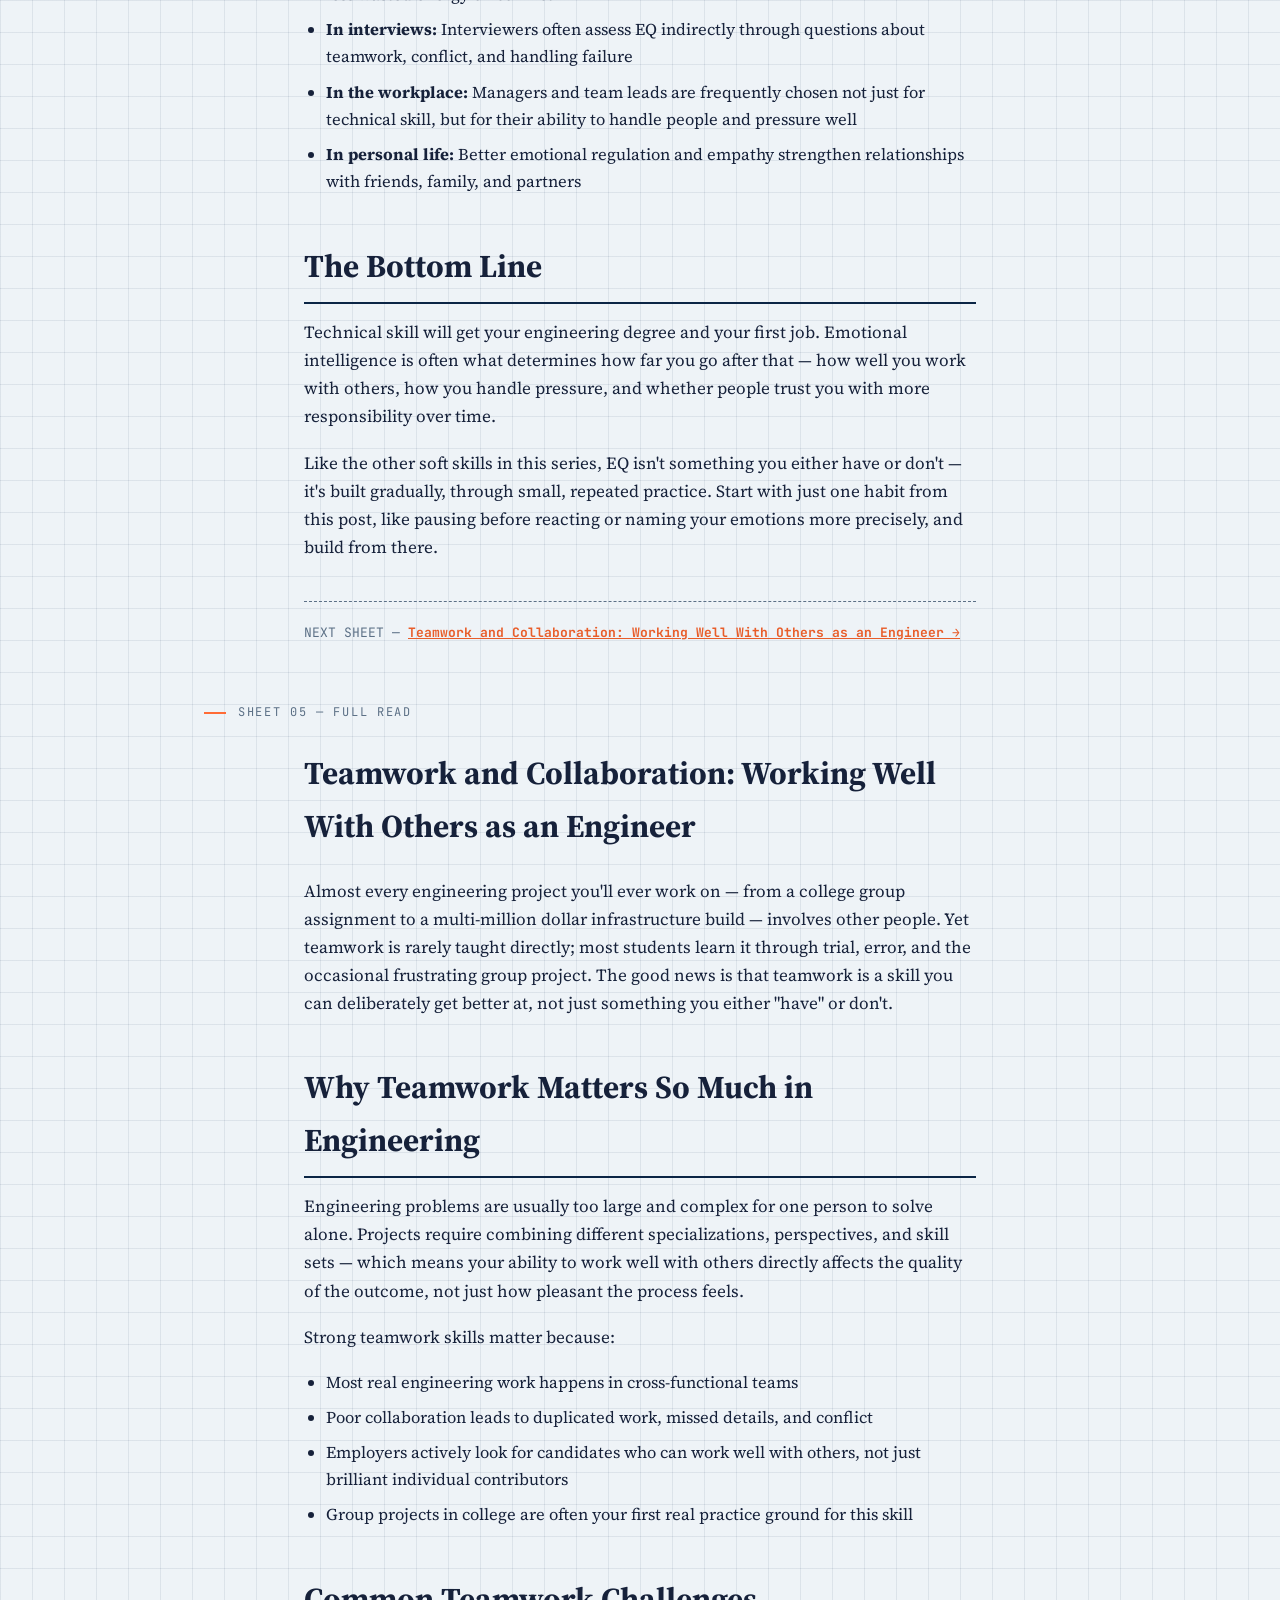
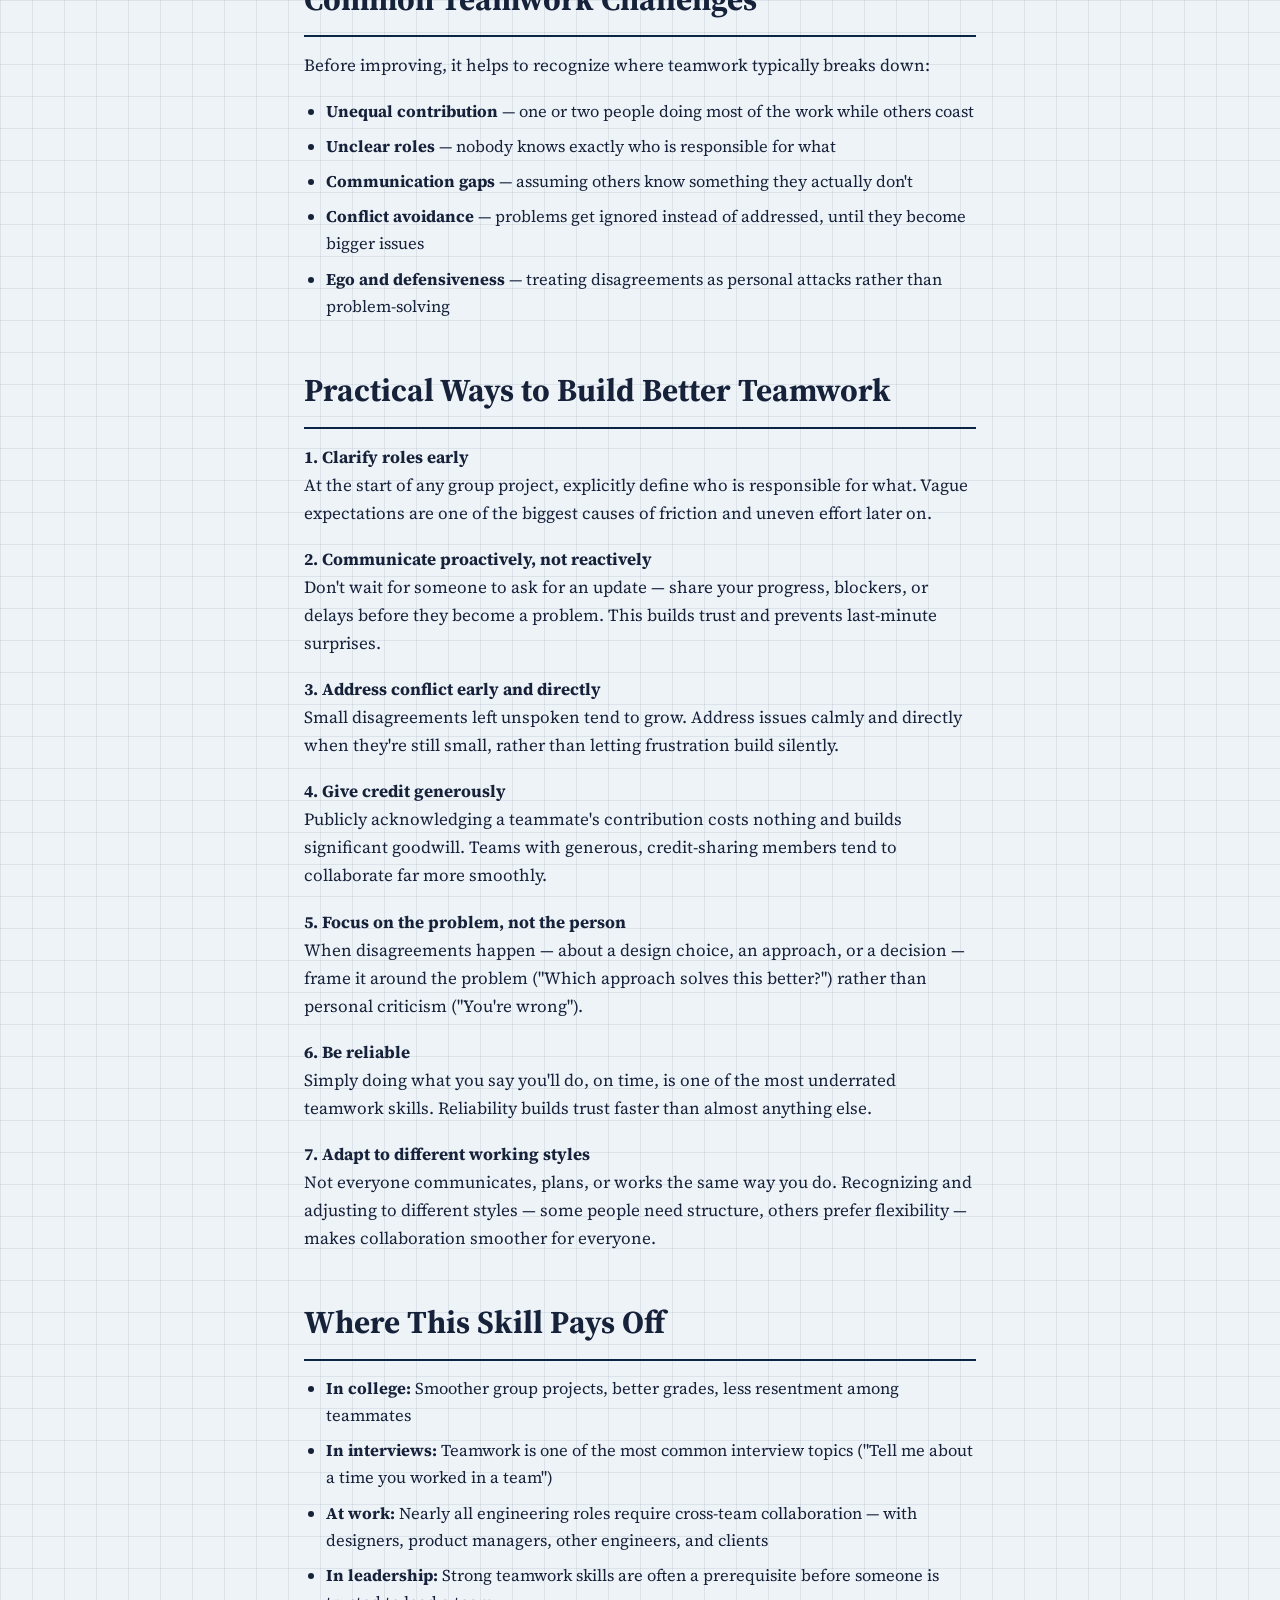
==== commit 1aa18c1d: "post 6 - leadership" ====
--- a/index.html
+++ b/index.html
@@ -1,4 +1,4 @@
- <!DOCTYPE html>
+<!DOCTYPE html>
 <html lang="en">
 <head>
 <meta charset="UTF-8">
@@ -202,6 +202,19 @@
   </a>
 </div>
 
+<div class="postcard">
+  <a href="#sheet-06" style="text-decoration:none;">
+    <div class="postcard-inner">
+      <div class="sheet-no"><b>06</b>OF SERIES</div>
+      <div>
+        <h3>Leadership Without a Title: Leading as an Engineering Student</h3>
+        <p>You don't need an official title to lead. A practical guide to stepping up in group projects and student life — the kind of leadership that actually gets you the title later.</p>
+        <span class="read-tag">→ Read Sheet 06</span>
+      </div>
+    </div>
+  </a>
+</div>
+
 <div class="section-label" id="sheet-01"><div class="tick"></div><span>Sheet 01 — Full Read</span></div>
 
 <article>
@@ -485,6 +498,61 @@
   <p>Being a great engineer isn't just about individual technical skill — it's about how effectively you can combine your skills with other people's to build something bigger than any one person could alone. Teamwork, like the other soft skills in this series, improves with intentional practice: clarifying roles, communicating proactively, and handling conflict directly are all habits you can start building in your very next group project.</p>
 
   <hr>
+  <p class="next-up">NEXT SHEET — <b><a href="#sheet-06">Leadership Without a Title: Leading as an Engineering Student →</a></b></p>
+</article>
+
+<div class="section-label" id="sheet-06"><div class="tick"></div><span>Sheet 06 — Full Read</span></div>
+
+<article>
+  <h2 style="border:none; margin-top:0;">Leadership Without a Title: Leading as an Engineering Student</h2>
+  <p>Most people assume leadership only applies once you have an official title — team lead, manager, project head. In reality, some of the most valuable leadership happens long before that, in group projects, clubs, and everyday collaboration, where nobody hands you authority — you simply choose to step up.</p>
+  <p>This kind of leadership is often what actually gets you the title later.</p>
+
+  <h2>What Does Leadership Without a Title Look Like?</h2>
+  <p>Leadership isn't about being the loudest person in the room or making all the decisions. At its core, it's about taking responsibility for outcomes and helping a group move forward — regardless of your official position.</p>
+  <p>Examples of this in student life include:</p>
+  <ul>
+    <li>Organizing a disorganized group project so everyone knows what to do</li>
+    <li>Speaking up with a solution when a team is stuck or going in circles</li>
+    <li>Mediating a disagreement between teammates instead of staying silent</li>
+    <li>Volunteering to take on a difficult or unclear task nobody else wants</li>
+    <li>Helping a struggling teammate understand a concept, rather than just finishing the work yourself</li>
+  </ul>
+
+  <h2>Why This Kind of Leadership Matters</h2>
+  <p><strong>It builds real leadership skills before you're ever "in charge."</strong><br>
+  Waiting for a title before practicing leadership means you'll be learning on the job, under pressure, with real consequences. Practicing now — in lower-stakes group projects — builds the skill safely.</p>
+  <p><strong>It's exactly what recruiters look for.</strong><br>
+  Interview questions like "Tell me about a time you showed leadership" are rarely about official titles. They're looking for moments where you took initiative, solved a problem, or helped a team succeed — regardless of your role.</p>
+  <p><strong>It builds trust and reputation.</strong><br>
+  People notice who consistently steps up during difficult moments. Over time, this reputation is often what leads to being chosen for actual leadership roles — in college, internships, and later in your career.</p>
+
+  <h2>Practical Ways to Practice Leadership Now</h2>
+  <p><strong>1. Take initiative on unclear tasks</strong><br>
+  When a group project has no clear starting point, be the person who proposes a plan — even a rough one. Momentum often matters more than having the perfect plan.</p>
+  <p><strong>2. Notice and address problems early</strong><br>
+  If you notice a teammate falling behind, a plan that isn't working, or rising tension in the group, address it early and calmly rather than waiting for someone else to bring it up.</p>
+  <p><strong>3. Make decisions, but stay open</strong><br>
+  Leadership doesn't mean having all the answers — it means being willing to propose a direction while staying open to better ideas from others.</p>
+  <p><strong>4. Support, don't just direct</strong><br>
+  True leadership includes helping others succeed — offering to explain a concept, checking in on someone who seems overwhelmed, or covering a gap when needed.</p>
+  <p><strong>5. Take responsibility, especially when things go wrong</strong><br>
+  When a group project doesn't go as planned, leaders focus on solving the problem and learning from it, rather than assigning blame. This builds trust far more than trying to protect your own image.</p>
+  <p><strong>6. Communicate clearly and consistently</strong><br>
+  Whether it's summarizing what was discussed in a meeting or clarifying next steps, clear communication is one of the simplest and most effective ways to lead without needing authority.</p>
+
+  <h2>Where This Skill Pays Off</h2>
+  <ul>
+    <li><strong>In group projects:</strong> Teams with someone stepping up informally tend to be more organized and less stressful for everyone involved</li>
+    <li><strong>In interviews:</strong> Concrete stories of leadership without a title are often more convincing than vague claims of "being a leader"</li>
+    <li><strong>In career growth:</strong> People are usually promoted into leadership roles based on how they already behave — not the other way around</li>
+    <li><strong>In clubs and extracurriculars:</strong> Consistently stepping up often naturally leads to official leadership positions over time</li>
+  </ul>
+
+  <h2>The Bottom Line</h2>
+  <p>You don't need a title to lead — you need the willingness to take responsibility, notice what needs to happen, and help others move forward. Leadership without a title, practiced consistently in college and student life, is often the exact foundation that leads to real leadership opportunities later. Start small: in your next group project, look for one moment to step up — propose a plan, address a stuck point, or support a struggling teammate — and build from there.</p>
+
+  <hr>
   <p class="next-up">More resources for engineering students coming soon.</p>
   <p class="next-up"><a href="#top">← Back to top</a></p>
 </article>
